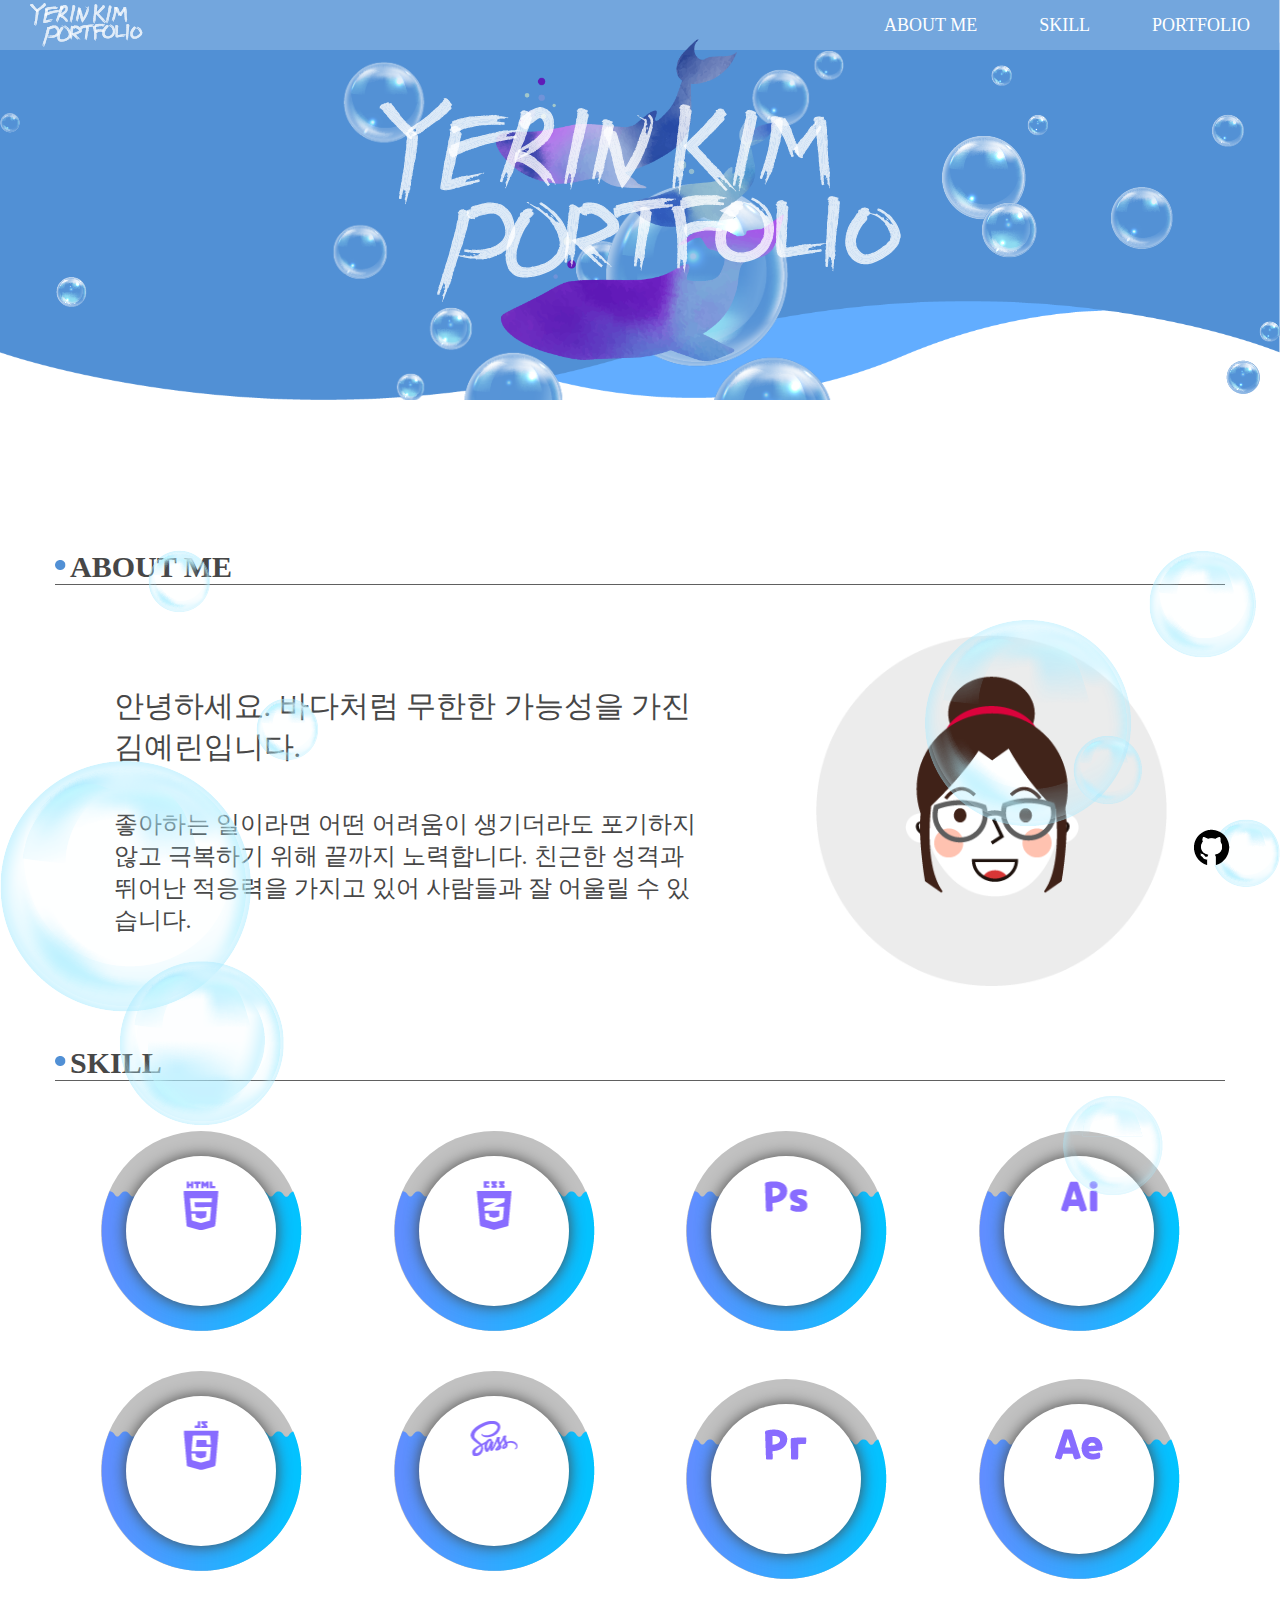
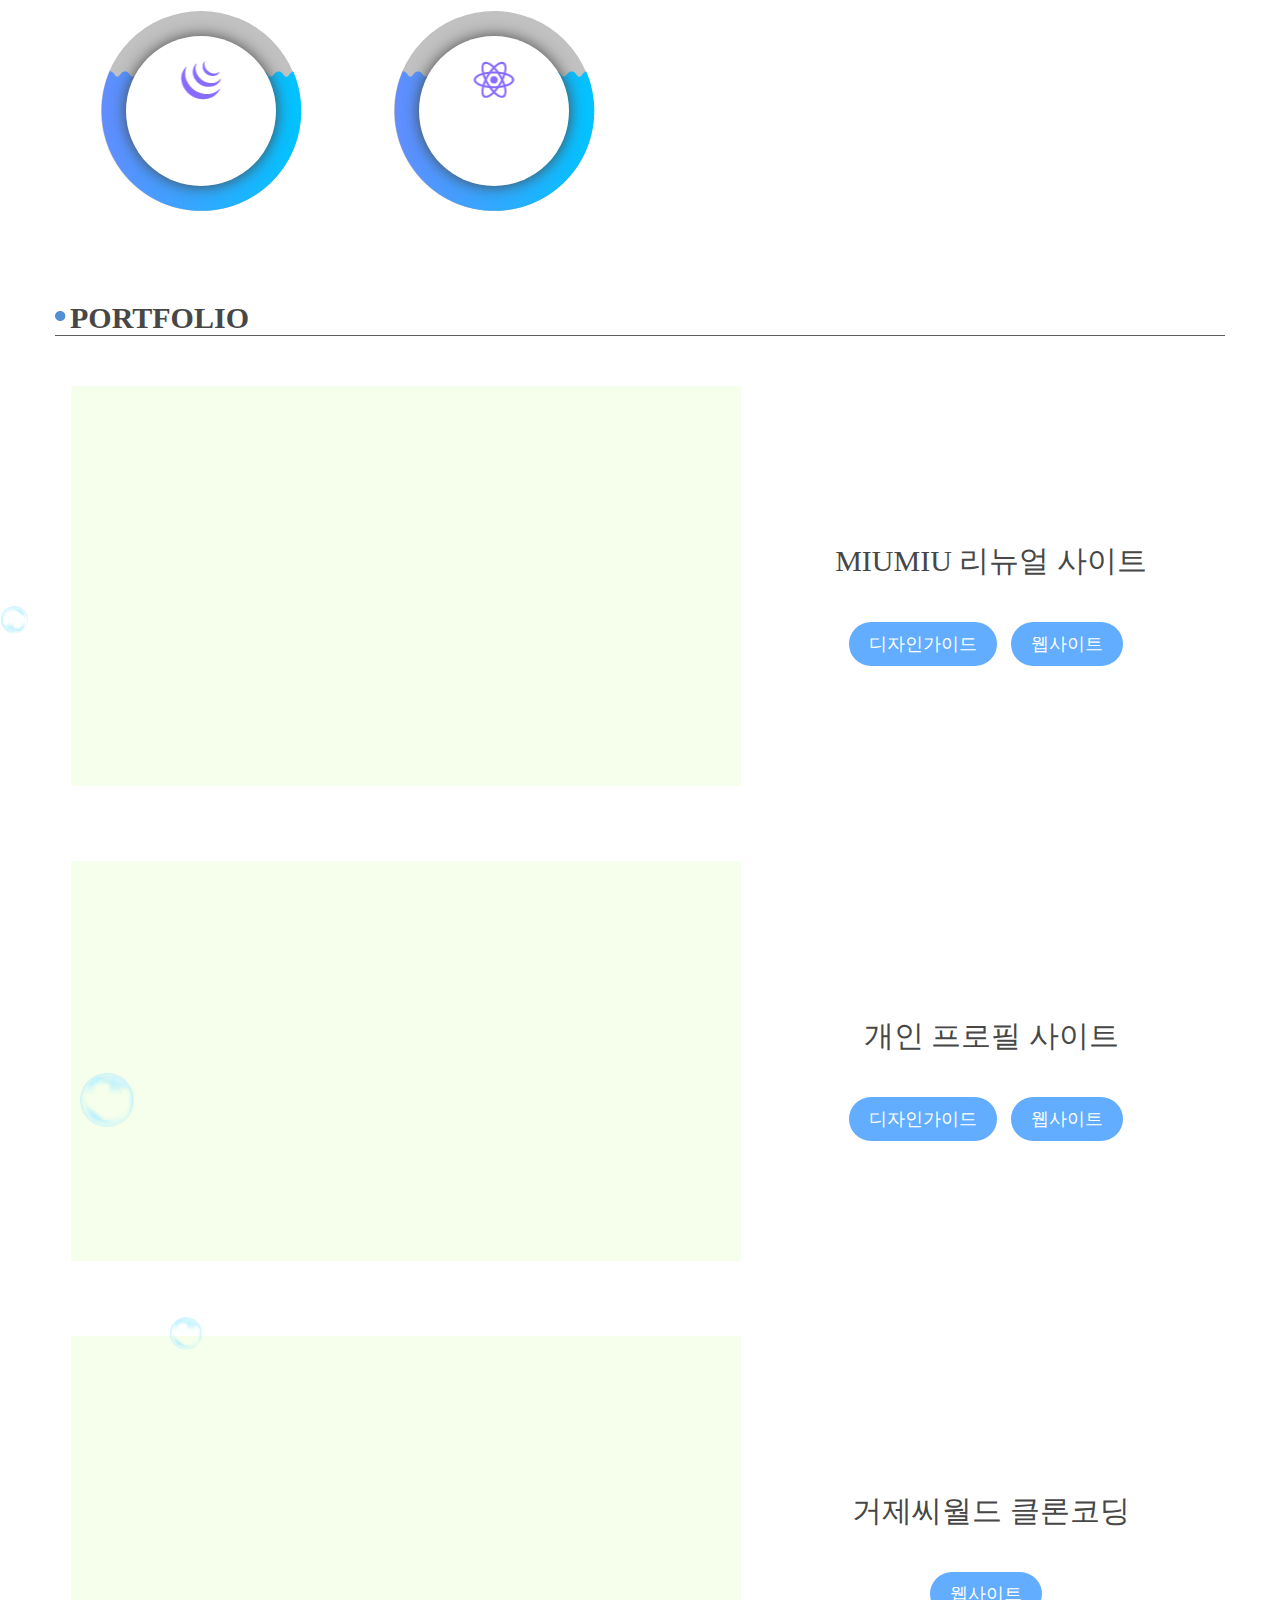
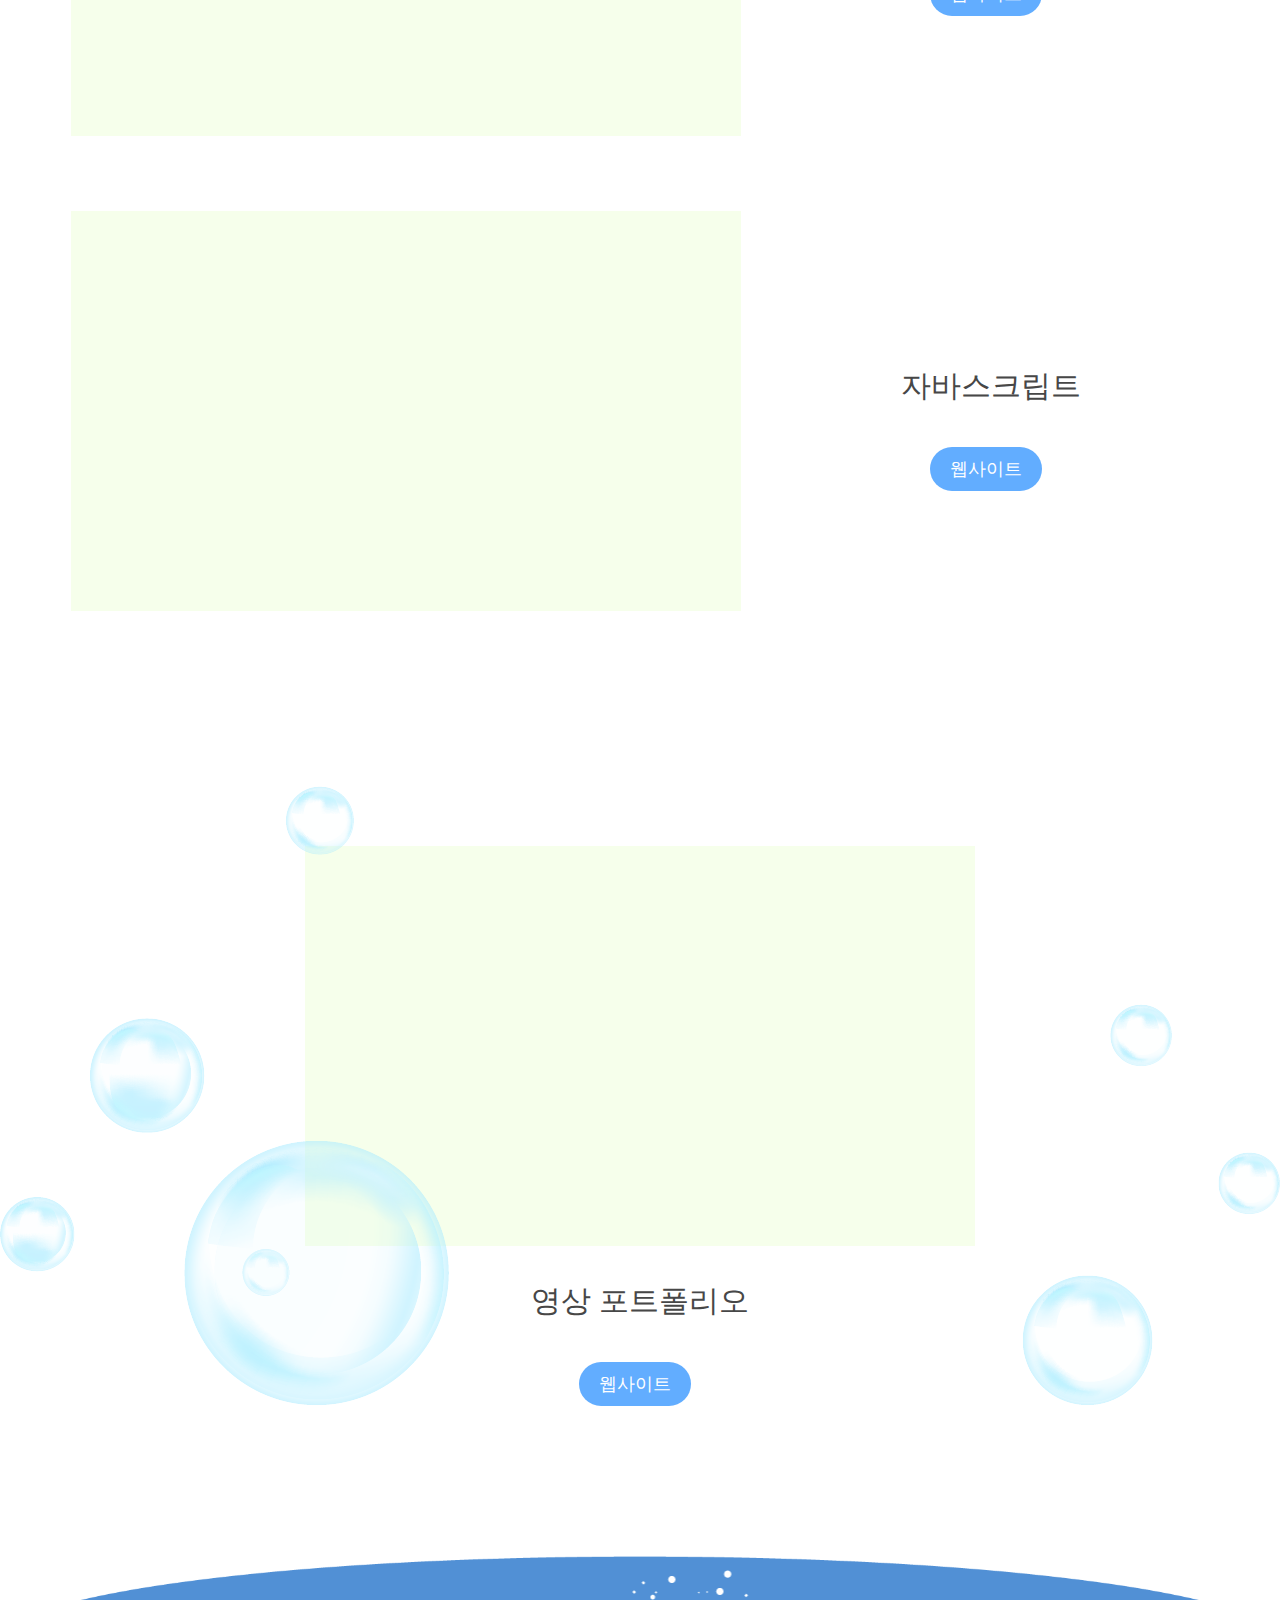
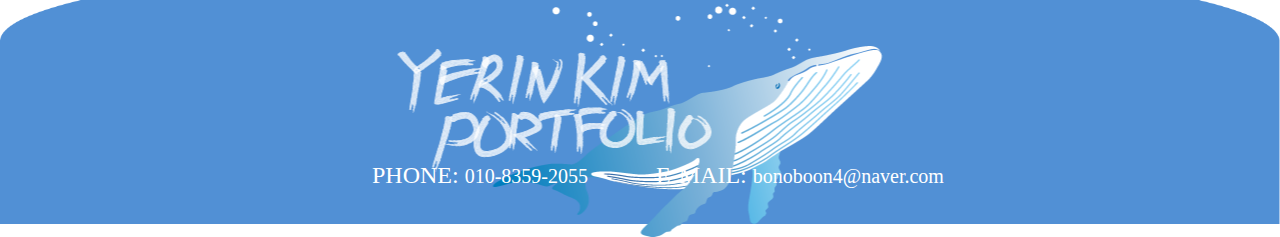
==== index.html @ d40539a9 "작업중" ====
<!DOCTYPE html>
<html lang="ko">
<head>
    <meta charset="UTF-8">
    <meta http-equiv="X-UA-Compatible" content="IE=edge">
    <meta name="viewport" content="width=device-width, initial-scale=1.0">
    <link rel="stylesheet" href="./css/index.css">
    <title>YERIN KIM PORTFOLIO</title>
</head>
<body>
    <header>
        <div class="header-img">
            <img src="./images/header_img.png" alt="header">
        </div>
        <div class="header-img-pc">
            <img src="./images/header_img_pc.png" alt="header_img_pc">
        </div>
        <div class="header-flex-box">
            <div class="logo">
                <a href=""><img src="./images/logo.png" alt="logo"></a>
            </div>
            <div class="git">
                <a href=""><img src="./images/git.png" alt="git"></a>
            </div>
            <div class="git-pc">
                <a href=""><img src="./images/git_pc.png" alt="git_pc"></a>
            </div>
            <div class="mobile-menu">
                <span></span>
                <span></span>
                <span></span>
            </div>
            <nav>
                <ul class="gnb">
                    <li><a href="">ABOUT ME</a></li>
                    <li><a href="">SKILL</a></li>
                    <li><a href="">PORTFOLIO</a></li>
                </ul>
            </nav>
        </div>
        <div class="bubble-mobile">
            <img src="./images/bubble_mobile.png" alt="bubble_mobile">
        </div>
        <div class="bubble1">
            <img src="./images/bubble1.png" alt="bubble1">
        </div>
        <div class="bubble2">
            <img src="./images/bubble2.png" alt="bubble2">
        </div>
        <div class="bubble3">
            <img src="./images/bubble3.png" alt="bubble3">
        </div>
        <div class="whale">
            <img src="./images/whale.png" alt="whale">
        </div>
        <div class="logo-big">
            <a href=""><img src="./images/logo_big.png" alt="logo_big"></a>
        </div>
        <div class="logo-big-pc">
            <a href=""><img src="./images/logo_big_pc.png" alt="logo_big_pc"></a>
        </div>
    </header>

    <main>
        <div class="grid">
            <section class="about-me">
                <h2>ABOUT ME</h2>
                <div class="me-flex-box">
                    <div class="me-des">
                        <h3>안녕하세요. 바다처럼 무한한 가능성을 가진 김예린입니다.</h3>
                        <p>
                            좋아하는 일이라면 어떤 어려움이 생기더라도
                            포기하지 않고 극복하기 위해 끝까지 노력합니다.
                            친근한 성격과 뛰어난 적응력을 가지고 있어
                            사람들과 잘 어울릴 수 있습니다.
                        </p>
                    </div>
                    <div class="face">
                        <img src="./images/face.png" alt="face">
                    </div>
                    <div class="face-pc">
                        <img src="./images/face_pc.png" alt="face_pc">
                    </div>
                </div>
            </section>
            <section class="skill">
                <h2>SKILL</h2>
                <div class="skill-flex-box">
                    <div class="web">
                        <div class="html">
                            <span class="outer-circle"></span>
                            <img src="./images/wave.png" alt="wave" class="wave">
                            <span class="inner-circle"></span>
                            <img src="./images/html.png" alt="html" class="icon">
                        </div>
                        <div class="css">
                            <span class="outer-circle"></span>
                            <img src="./images/wave.png" alt="wave" class="wave">
                            <span class="inner-circle"></span>
                            <img src="./images/css.png" alt="css" class="icon">
                        </div>
                        <div class="js">
                            <span class="outer-circle"></span>
                            <img src="./images/wave.png" alt="wave" class="wave">
                            <span class="inner-circle"></span>
                            <img src="./images/js.png" alt="js" class="icon">
                        </div>
                        <div class="sass">
                            <span class="outer-circle"></span>
                            <img src="./images/wave.png" alt="wave" class="wave">
                            <span class="inner-circle"></span>
                            <img src="./images/sass.png" alt="sass" class="icon">
                        </div>
                        <div class="jquery">
                            <span class="outer-circle"></span>
                            <img src="./images/wave.png" alt="wave" class="wave">
                            <span class="inner-circle"></span>
                            <img src="./images/jquery.png" alt="jquery" class="icon">
                        </div>
                        <div class="react">
                            <span class="outer-circle"></span>
                            <img src="./images/wave.png" alt="wave" class="wave">
                            <span class="inner-circle"></span>
                            <img src="./images/react.png" alt="react" class="icon">
                        </div>
                    </div> <!-- web -->
                    <div class="adobe">
                        <div class="ps">
                            <span class="outer-circle"></span>
                            <img src="./images/wave.png" alt="wave" class="wave">
                            <span class="inner-circle"></span>
                            <img src="./images/ps.png" alt="ps" class="icon">
                        </div>
                        <div class="ai">
                            <span class="outer-circle"></span>
                            <img src="./images/wave.png" alt="wave" class="wave">
                            <span class="inner-circle"></span>
                            <img src="./images/ai.png" alt="ai" class="icon">
                        </div>
                        <div class="pr">
                            <span class="outer-circle"></span>
                            <img src="./images/wave.png" alt="wave" class="wave">
                            <span class="inner-circle"></span>
                            <img src="./images/pr.png" alt="pr" class="icon">
                        </div>
                        <div class="ae">
                            <span class="outer-circle"></span>
                            <img src="./images/wave.png" alt="wave" class="wave">
                            <span class="inner-circle"></span>
                            <img src="./images/ae.png" alt="ae" class="icon">
                        </div>
                    </div> <!-- adobe -->
                </div> <!-- skill-flex-box -->
            </section>
            <section class="portfolio">
                <h2>PORTFOLIO</h2>
                <div class="portfolio">
                    <div class="portfolio-img">
                        <img src="" alt="">
                    </div>
                    <div class="portfolio-des">
                        <h3>MIUMIU 리뉴얼 사이트</h3>
                        <a href="">디자인가이드</a>
                        <a href="">웹사이트</a>
                    </div>
                </div>
                <div class="portfolio">
                    <div class="portfolio-img">
                        <img src="" alt="">
                    </div>
                    <div class="portfolio-des">
                        <h3>개인 프로필 사이트</h3>
                        <a href="">디자인가이드</a>
                        <a href="">웹사이트</a>
                    </div>
                </div>
                <div class="portfolio">
                    <div class="portfolio-img">
                        <img src="" alt="">
                    </div>
                    <div class="portfolio-des">
                        <h3>거제씨월드 클론코딩</h3>
                        <a href="">웹사이트</a>
                    </div>
                </div>
                <div class="portfolio">
                    <div class="portfolio-img">
                        <img src="" alt="">
                    </div>
                    <div class="portfolio-des">
                        <h3>자바스크립트</h3>
                        <a href="">웹사이트</a>
                    </div>
                </div>
            </section>
            <section class="video">
                <div class="video-img"></div>
                <div class="video-des">
                    <h3>영상 포트폴리오</h3>
                    <a href="">웹사이트</a>
                </div>
                </div>
            </section>
        </div> <!-- grid -->
        <div class="main-bubble">
            <div class="main-bubble1">
                <img src="./images/main_bubble1.png" alt="main_bubble1">
            </div>
            <div class="main-bubble2">
                <img src="./images/main_bubble2.png" alt="main_bubble2">
            </div>
            <div class="main-bubble3">
                <img src="./images/main_bubble3.png" alt="main_bubble3">
            </div>
            <div class="main-bubble4">
                <img src="./images/main_bubble4.png" alt="main_bubble4">
            </div>
            <div class="main-bubble5">
                <img src="./images/main_bubble5.png" alt="main_bubble5">
            </div>
        </div>
    </main>

    <footer>
        <div class="footer-img">
            <img src="./images/footer_img.png" alt="footer_img">
        </div>
        <div class="footer-img-pc">
            <img src="./images/footer_img_pc.png" alt="footer_img_pc">
        </div>
        <div class="footer-logo">
            <a href=""><img src="./images/footer_logo.png" alt="footer_logo"></a>
        </div>
        <div class="footer-logo-pc">
            <a href=""><img src="./images/footer_logo_pc.png" alt=""></a>
        </div>
        <div class="phone-mail">
            <div class="phone">
                <p>PHONE: <span>010-8359-2055</span></p>
            </div>
            <div class="mail">
                <p>E-MAIL: <span>bonoboon4@naver.com</span></p>
            </div>
        </div>
    </footer>
</body>
</html>
---- css/index.css ----
* {
  margin: 0;
  padding: 0;
  -webkit-box-sizing: border-box;
          box-sizing: border-box;
}

body {
  color: #474747;
  font: 16px 'KNPSKkomi-Regular00';
}

ol,
ul {
  list-style: none;
}

a {
  display: block;
  text-decoration: none;
  font-size: 18px;
}

img {
  display: block;
}

h2 {
  font-size: 30px;
}

h3 {
  font-size: 30px;
}

p {
  font-size: 20px;
}

span {
  display: block;
}

header,
nav,
main,
aside,
article,
section,
footer {
  display: block;
}

@font-face {
  font-family: 'KNPSKkomi-Regular00';
  src: url("https://cdn.jsdelivr.net/gh/projectnoonnu/noonfonts_2201-2@1.0/KNPSKkomi-Regular00.woff") format("woff");
  font-weight: normal;
  font-style: normal;
}

.grid {
  position: relative;
  width: 100%;
  max-width: 1200px;
  margin: 0 auto;
  padding: 0 15px;
}

header {
  position: relative;
  width: 100%;
  overflow: hidden;
  margin-bottom: 100px;
}

@media screen and (min-width: 1024px) {
  header {
    margin-bottom: 150px;
  }
}

header img {
  width: 100%;
}

@media screen and (min-width: 1024px) {
  header div.header-img {
    display: none;
  }
}

header div.header-img-pc {
  display: none;
}

@media screen and (min-width: 1024px) {
  header div.header-img-pc {
    display: block;
  }
}

header div.header-flex-box {
  display: -webkit-box;
  display: -ms-flexbox;
  display: flex;
  -webkit-box-pack: justify;
      -ms-flex-pack: justify;
          justify-content: space-between;
  position: absolute;
  top: 0;
  left: 0;
  width: 100%;
  height: 50px;
  padding: 0 15px;
  line-height: 50px;
  background-color: rgba(255, 255, 255, 0.2);
}

@media screen and (min-width: 1024px) {
  header div.header-flex-box {
    padding: 0 30px;
  }
}

header div.header-flex-box div.logo {
  display: none;
  width: 65%;
  padding-top: 3px;
}

@media screen and (min-width: 1024px) {
  header div.header-flex-box div.logo {
    display: block;
  }
}

header div.header-flex-box div.logo img {
  width: auto;
}

header div.header-flex-box div.git {
  padding-top: 8px;
}

@media screen and (min-width: 1024px) {
  header div.header-flex-box div.git {
    display: none;
  }
}

header div.header-flex-box div.git-pc {
  display: none;
}

@media screen and (min-width: 1024px) {
  header div.header-flex-box div.git-pc {
    display: block;
    position: fixed;
    right: 50px;
    bottom: 35px;
    z-index: 100;
  }
}

header div.header-flex-box div.mobile-menu {
  padding-top: 15px;
}

@media screen and (min-width: 1024px) {
  header div.header-flex-box div.mobile-menu {
    display: none;
  }
}

header div.header-flex-box div.mobile-menu span {
  width: 25px;
  height: 2px;
  background-color: #ffffff;
}

header div.header-flex-box div.mobile-menu span:nth-child(2) {
  margin: 7px 0;
}

header div.header-flex-box nav {
  display: none;
  width: 30%;
}

@media screen and (min-width: 1024px) {
  header div.header-flex-box nav {
    display: block;
  }
}

header div.header-flex-box nav ul.gnb {
  width: 100%;
  display: -webkit-box;
  display: -ms-flexbox;
  display: flex;
  -webkit-box-pack: justify;
      -ms-flex-pack: justify;
          justify-content: space-between;
}

header div.header-flex-box nav ul.gnb li a {
  font-size: 18px;
  color: white;
}

header div.bubble-mobile {
  position: absolute;
  top: 50px;
  left: 50%;
  width: 100%;
  -webkit-transform: translate(-50%);
          transform: translate(-50%);
}

@media screen and (min-width: 1024px) {
  header div.bubble-mobile {
    display: none;
  }
}

header div.bubble1 {
  display: none;
  position: absolute;
  top: 50px;
  left: 0;
}

@media screen and (min-width: 1024px) {
  header div.bubble1 {
    display: block;
  }
}

header div.bubble2 {
  display: none;
  position: absolute;
  top: 50px;
  left: 50%;
  -webkit-transform: translateX(-50%);
          transform: translateX(-50%);
}

@media screen and (min-width: 1024px) {
  header div.bubble2 {
    display: block;
  }
}

header div.bubble3 {
  display: none;
  position: absolute;
  top: 50px;
  right: 0;
}

@media screen and (min-width: 1024px) {
  header div.bubble3 {
    display: block;
  }
}

header div.whale {
  position: absolute;
  top: 50%;
  left: 50%;
  width: 65%;
  -webkit-transform: translate(-50%, -50%);
          transform: translate(-50%, -50%);
}

@media screen and (min-width: 1024px) {
  header div.whale {
    width: 50%;
  }
}

header div.whale img {
  margin: 0 auto;
}

@media screen and (min-width: 1024px) {
  header div.whale img {
    width: 45%;
  }
}

header div.logo-big {
  position: absolute;
  top: 50%;
  left: 50%;
  width: 90%;
  -webkit-transform: translate(-50%, -50%);
          transform: translate(-50%, -50%);
}

@media screen and (min-width: 1024px) {
  header div.logo-big {
    display: none;
  }
}

header div.logo-big-pc {
  display: none;
  position: absolute;
  top: 50%;
  left: 50%;
  -webkit-transform: translate(-50%, -50%);
          transform: translate(-50%, -50%);
}

@media screen and (min-width: 1024px) {
  header div.logo-big-pc {
    display: block;
  }
}

main {
  position: relative;
  margin-bottom: 100px;
}

@media screen and (min-width: 1024px) {
  main {
    margin-bottom: 150px;
  }
}

main section h2 {
  padding-left: 15px;
  margin-bottom: 50px;
  border-bottom: 1px solid #606060;
  background: url(../images/title_back.png) no-repeat 0 10px;
}

main section h3 {
  font-weight: 500;
  margin-bottom: 40px;
}

main section p {
  font-size: 24px;
}

main section.about-me {
  margin-bottom: 60px;
}

main section.about-me div.me-flex-box {
  width: 100%;
  display: -webkit-box;
  display: -ms-flexbox;
  display: flex;
  -ms-flex-pack: distribute;
      justify-content: space-around;
  -webkit-box-align: center;
      -ms-flex-align: center;
          align-items: center;
}

main section.about-me div.me-flex-box div.me-des {
  width: 60%;
}

@media screen and (min-width: 1024px) {
  main section.about-me div.me-flex-box div.me-des {
    width: 50%;
  }
}

main section.about-me div.me-flex-box div.face {
  width: 40%;
}

@media screen and (min-width: 1024px) {
  main section.about-me div.me-flex-box div.face {
    display: none;
  }
}

main section.about-me div.me-flex-box div.face-pc {
  display: none;
  width: 30%;
}

@media screen and (min-width: 1024px) {
  main section.about-me div.me-flex-box div.face-pc {
    display: block;
  }
}

main section.about-me div.me-flex-box div.face-pc img {
  width: 100%;
}

main section.skill {
  margin-bottom: 150px;
}

@media screen and (min-width: 1024px) {
  main section.skill {
    margin-bottom: 50px;
  }
}

main section.skill div.skill-flex-box {
  display: -webkit-box;
  display: -ms-flexbox;
  display: flex;
  -ms-flex-pack: distribute;
      justify-content: space-around;
  -webkit-box-orient: vertical;
  -webkit-box-direction: reverse;
      -ms-flex-direction: column-reverse;
          flex-direction: column-reverse;
  width: 100%;
}

@media screen and (min-width: 1024px) {
  main section.skill div.skill-flex-box {
    -webkit-box-orient: horizontal;
    -webkit-box-direction: normal;
        -ms-flex-direction: row;
            flex-direction: row;
  }
}

main section.skill div.skill-flex-box div.web {
  display: -webkit-box;
  display: -ms-flexbox;
  display: flex;
  -ms-flex-wrap: wrap;
      flex-wrap: wrap;
  -ms-flex-pack: distribute;
      justify-content: space-around;
  width: 100%;
}

@media screen and (min-width: 1024px) {
  main section.skill div.skill-flex-box div.web {
    width: 50%;
  }
}

main section.skill div.skill-flex-box div.web div {
  position: relative;
  width: 200px;
  height: 200px;
  margin-bottom: 40px;
}

main section.skill div.skill-flex-box div.web div span.outer-circle {
  width: 200px;
  height: 200px;
  border-radius: 50%;
  background-color: #c1c1c1;
}

main section.skill div.skill-flex-box div.web div img.wave {
  position: absolute;
  bottom: 0;
}

main section.skill div.skill-flex-box div.web div span.inner-circle {
  position: absolute;
  top: 50%;
  left: 50%;
  -webkit-transform: translate(-50%, -50%);
          transform: translate(-50%, -50%);
  width: 150px;
  height: 150px;
  border-radius: 50%;
  -webkit-box-shadow: 0 0 15px;
          box-shadow: 0 0 15px;
  background-color: white;
}

main section.skill div.skill-flex-box div.web div img.icon {
  position: absolute;
  top: 50px;
  left: 50%;
  -webkit-transform: translateX(-50%);
          transform: translateX(-50%);
}

main section.skill div.adobe {
  display: -webkit-box;
  display: -ms-flexbox;
  display: flex;
  -ms-flex-wrap: wrap;
      flex-wrap: wrap;
  -ms-flex-pack: distribute;
      justify-content: space-around;
  width: 100%;
}

@media screen and (min-width: 1024px) {
  main section.skill div.adobe {
    width: 50%;
  }
}

main section.skill div.adobe div {
  position: relative;
  width: 200px;
  height: 200px;
  margin-bottom: 40px;
}

@media screen and (min-width: 1024px) {
  main section.skill div.adobe div:nth-child(3), main section.skill div.adobe div:last-child {
    margin-top: -225px;
  }
}

main section.skill div.adobe div span.outer-circle {
  width: 200px;
  height: 200px;
  border-radius: 50%;
  background-color: #c1c1c1;
}

main section.skill div.adobe div img.wave {
  position: absolute;
  bottom: 0;
}

main section.skill div.adobe div span.inner-circle {
  position: absolute;
  top: 50%;
  left: 50%;
  -webkit-transform: translate(-50%, -50%);
          transform: translate(-50%, -50%);
  width: 150px;
  height: 150px;
  border-radius: 50%;
  -webkit-box-shadow: 0 0 15px;
          box-shadow: 0 0 15px;
  background-color: white;
}

main section.skill div.adobe div img.icon {
  position: absolute;
  top: 50px;
  left: 50%;
  -webkit-transform: translateX(-50%);
          transform: translateX(-50%);
}

@media screen and (min-width: 1024px) {
  main section.portfolio {
    margin-bottom: 200px;
  }
}

main section.portfolio a {
  display: inline-block;
  margin-right: 10px;
  padding: 10px 20px;
  border-radius: 50px;
  color: white;
  background-color: #62adff;
}

main section.portfolio a:hover {
  font-weight: 600;
  color: #62adff;
  background-color: #f2f2f2;
}

main section.portfolio div.portfolio {
  width: 100%;
  margin-bottom: 40px;
}

@media screen and (min-width: 1024px) {
  main section.portfolio div.portfolio {
    display: -webkit-box;
    display: -ms-flexbox;
    display: flex;
    -webkit-box-pack: justify;
        -ms-flex-pack: justify;
            justify-content: space-between;
    -webkit-box-align: center;
        -ms-flex-align: center;
            align-items: center;
  }
}

main section.portfolio div.portfolio div.portfolio-img {
  width: 570px;
  height: 250px;
  margin: 0 auto 35px;
  background-color: #f6ffeb;
}

@media screen and (min-width: 1024px) {
  main section.portfolio div.portfolio div.portfolio-img {
    width: 670px;
    height: 400px;
  }
}

main section.portfolio div.portfolio div.portfolio-des {
  text-align: center;
}

@media screen and (min-width: 1024px) {
  main section.portfolio div.portfolio div.portfolio-des {
    width: 40%;
  }
}

main section.video {
  width: 100%;
  text-align: center;
}

main section.video a {
  display: inline-block;
  margin-right: 10px;
  padding: 10px 20px;
  border-radius: 50px;
  color: white;
  background-color: #62adff;
}

main section.video a:hover {
  font-weight: 600;
  color: #62adff;
  background-color: #f4f4f4;
}

main section.video div.video-img {
  width: 570px;
  height: 250px;
  margin: 0 auto 35px;
  background-color: #f6ffeb;
}

@media screen and (min-width: 1024px) {
  main section.video div.video-img {
    width: 670px;
    height: 400px;
  }
}

main div.main-bubble {
  display: none;
}

@media screen and (min-width: 1024px) {
  main div.main-bubble {
    display: block;
  }
}

main div.main-bubble div.main-bubble1 {
  position: absolute;
  top: 0;
  left: 0;
}

main div.main-bubble div.main-bubble2 {
  position: absolute;
  top: 50%;
  left: 0;
  -webkit-transform: translateY(-50%);
          transform: translateY(-50%);
}

main div.main-bubble div.main-bubble3 {
  position: absolute;
  bottom: 0;
  left: 0;
}

main div.main-bubble div.main-bubble4 {
  position: absolute;
  top: 0;
  right: 0;
}

main div.main-bubble div.main-bubble5 {
  position: absolute;
  bottom: 0;
  right: 0;
}

footer {
  position: relative;
  margin: 0 auto;
}

footer img {
  width: 100%;
}

@media screen and (min-width: 1024px) {
  footer div.footer-img {
    display: none;
  }
}

footer div.footer-img-pc {
  display: none;
}

@media screen and (min-width: 1024px) {
  footer div.footer-img-pc {
    display: block;
  }
}

footer div.footer-logo {
  position: absolute;
  top: 5%;
  left: 50%;
  -webkit-transform: translateX(-50%);
          transform: translateX(-50%);
}

@media screen and (min-width: 1024px) {
  footer div.footer-logo {
    display: none;
  }
}

footer div.footer-logo-pc {
  display: none;
  position: absolute;
  top: 5%;
  left: 50%;
  -webkit-transform: translateX(-50%);
          transform: translateX(-50%);
}

@media screen and (min-width: 1024px) {
  footer div.footer-logo-pc {
    display: block;
  }
}

footer div.phone-mail {
  display: -webkit-box;
  display: -ms-flexbox;
  display: flex;
  -ms-flex-pack: distribute;
      justify-content: space-around;
  position: absolute;
  left: 50%;
  bottom: 35px;
  width: 100%;
  text-align: center;
  -webkit-transform: translateX(-50%);
          transform: translateX(-50%);
}

@media screen and (min-width: 1024px) {
  footer div.phone-mail {
    width: 50%;
  }
}

@media screen and (min-width: 1024px) {
  footer div.phone-mail div {
    width: 50%;
  }
}

footer div.phone-mail div p {
  color: white;
}

@media screen and (min-width: 1024px) {
  footer div.phone-mail div p {
    font-size: 24px;
  }
}

footer div.phone-mail div p span {
  display: inline-block;
  font-size: 16px;
}

@media screen and (min-width: 1024px) {
  footer div.phone-mail div p span {
    font-size: 20px;
  }
}
/*# sourceMappingURL=index.css.map */
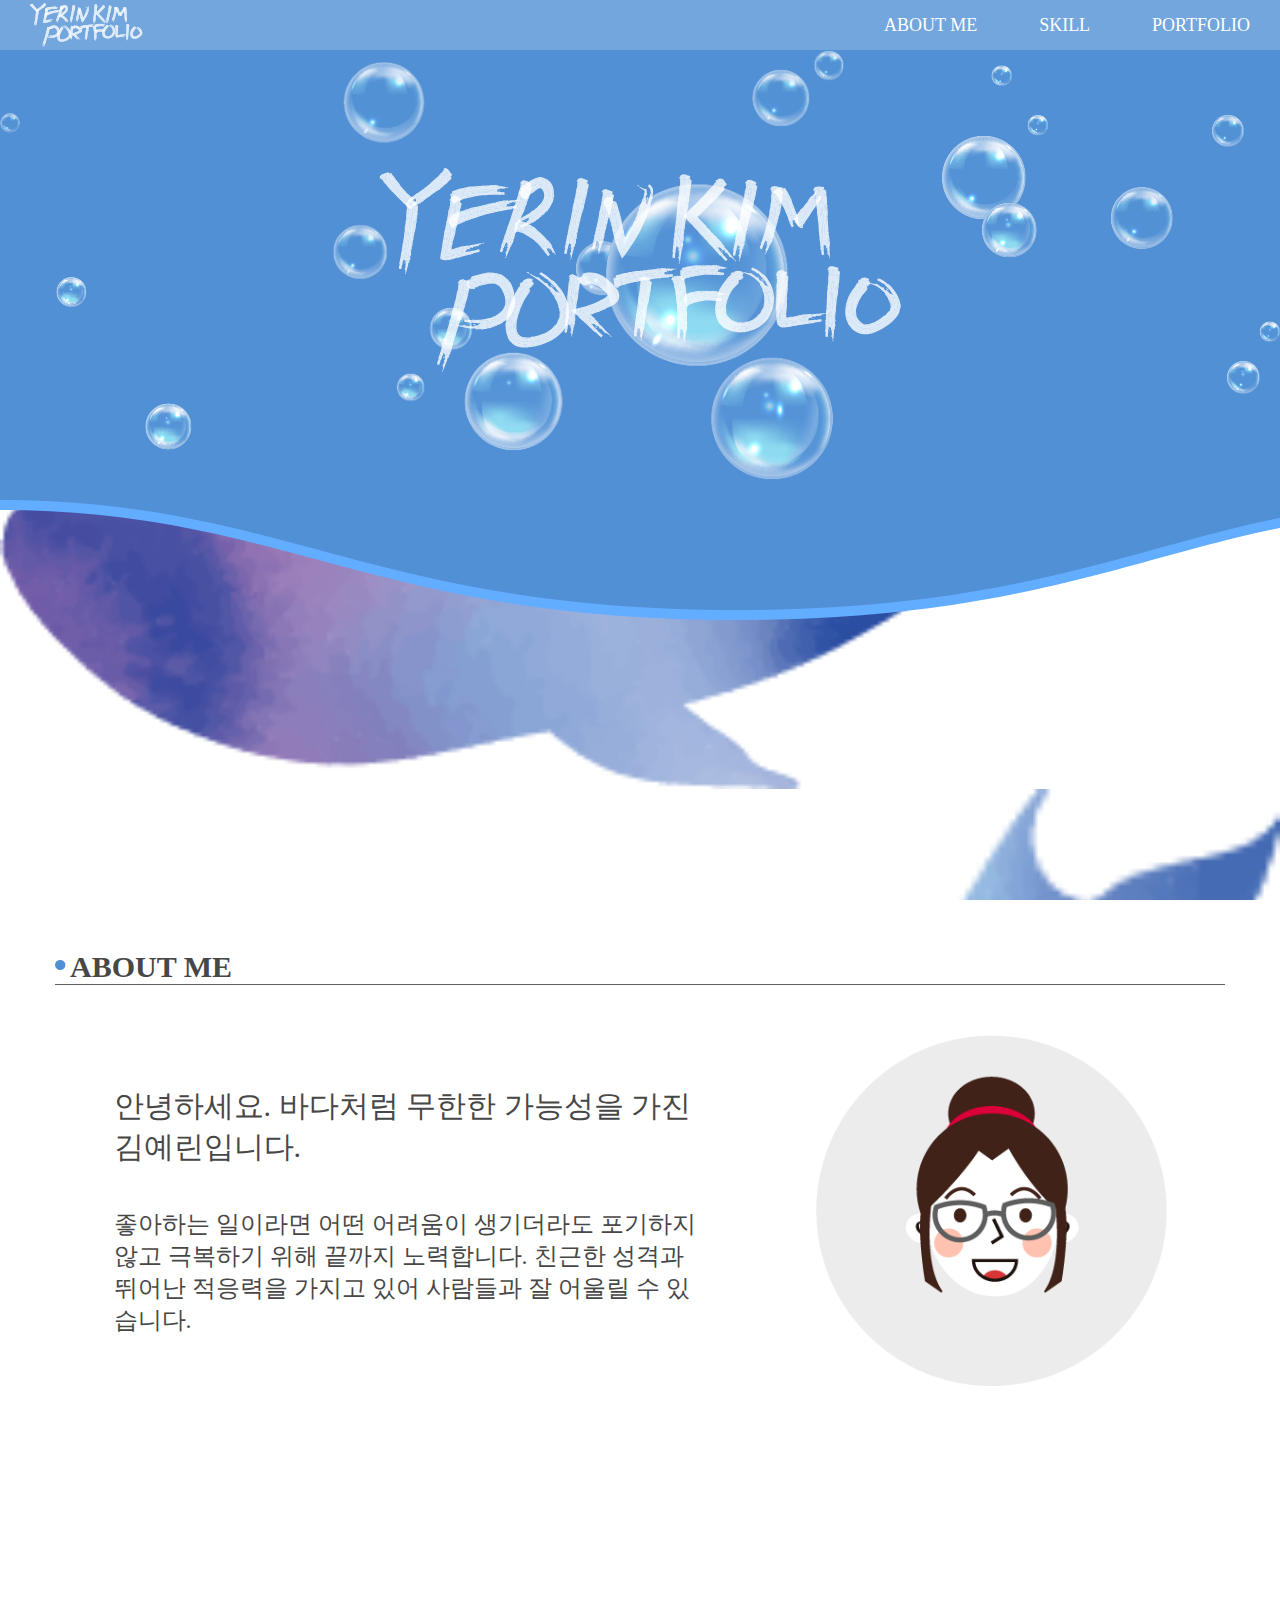
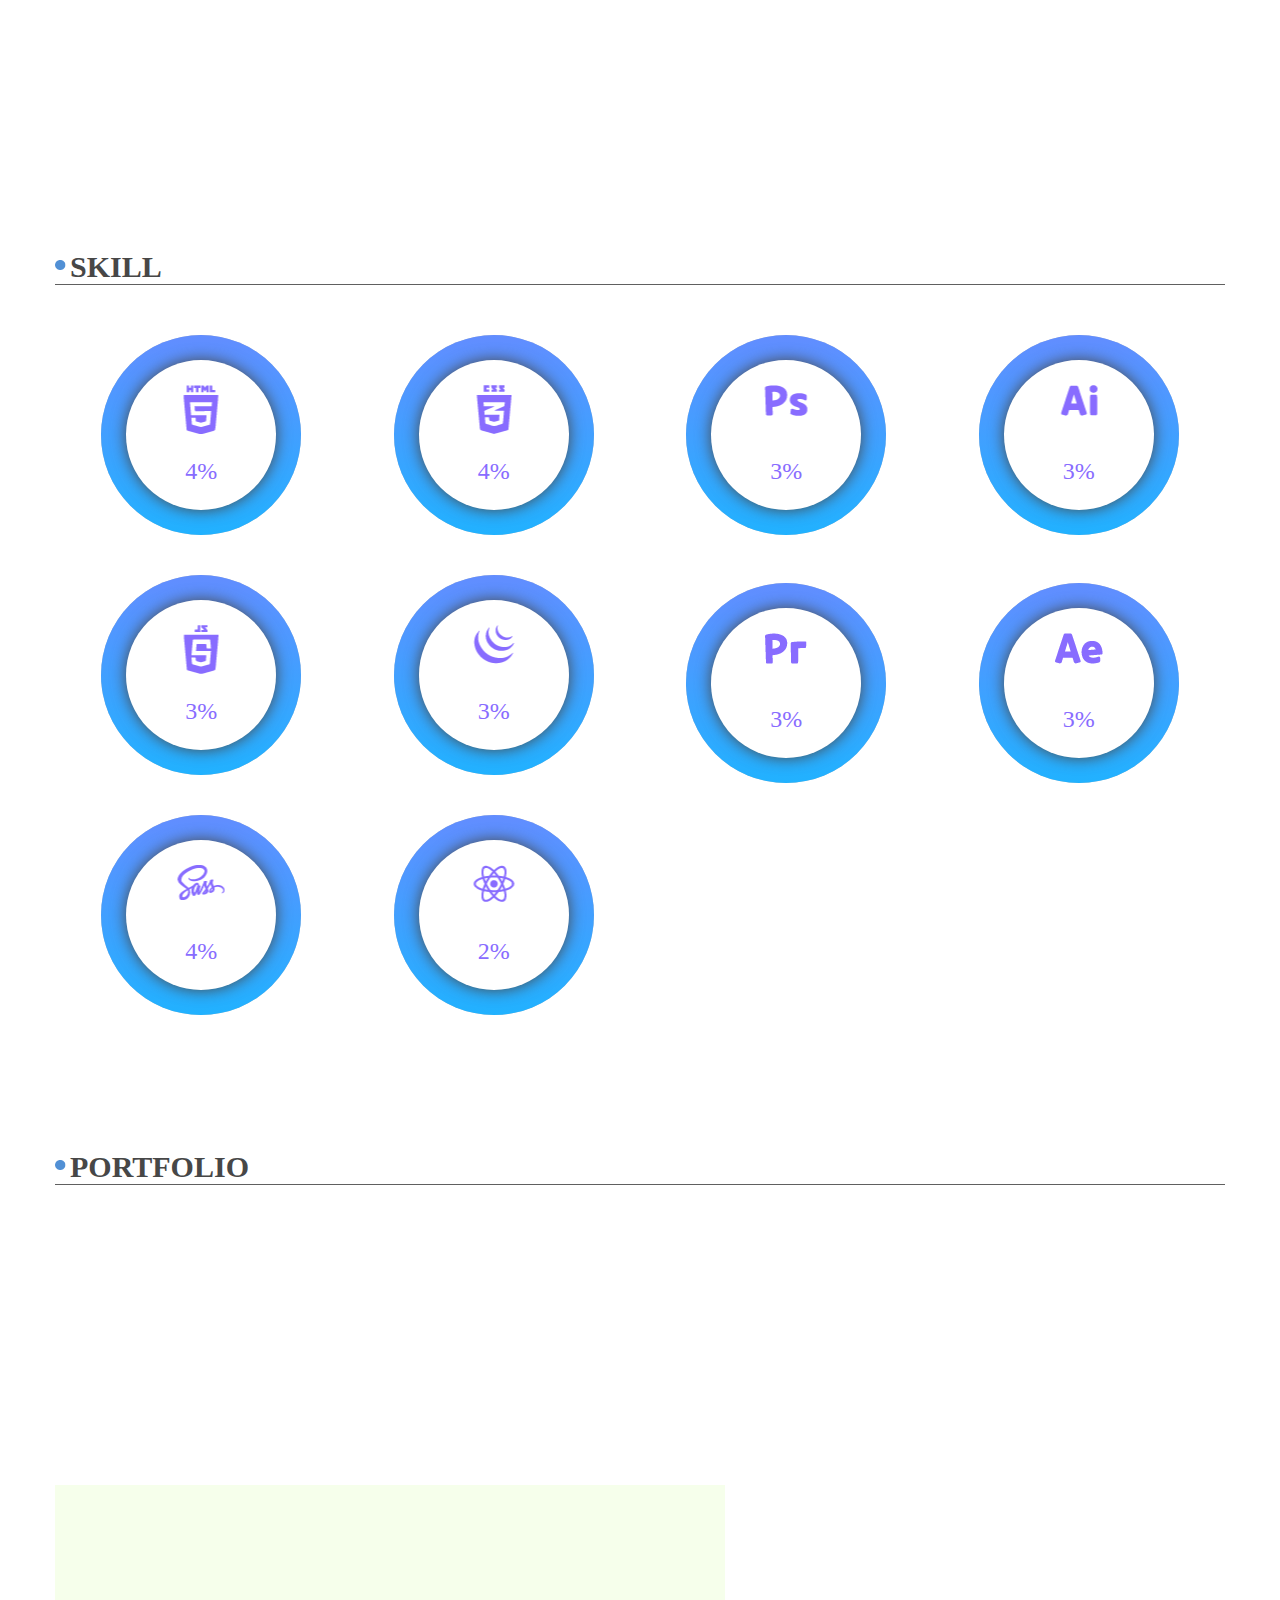
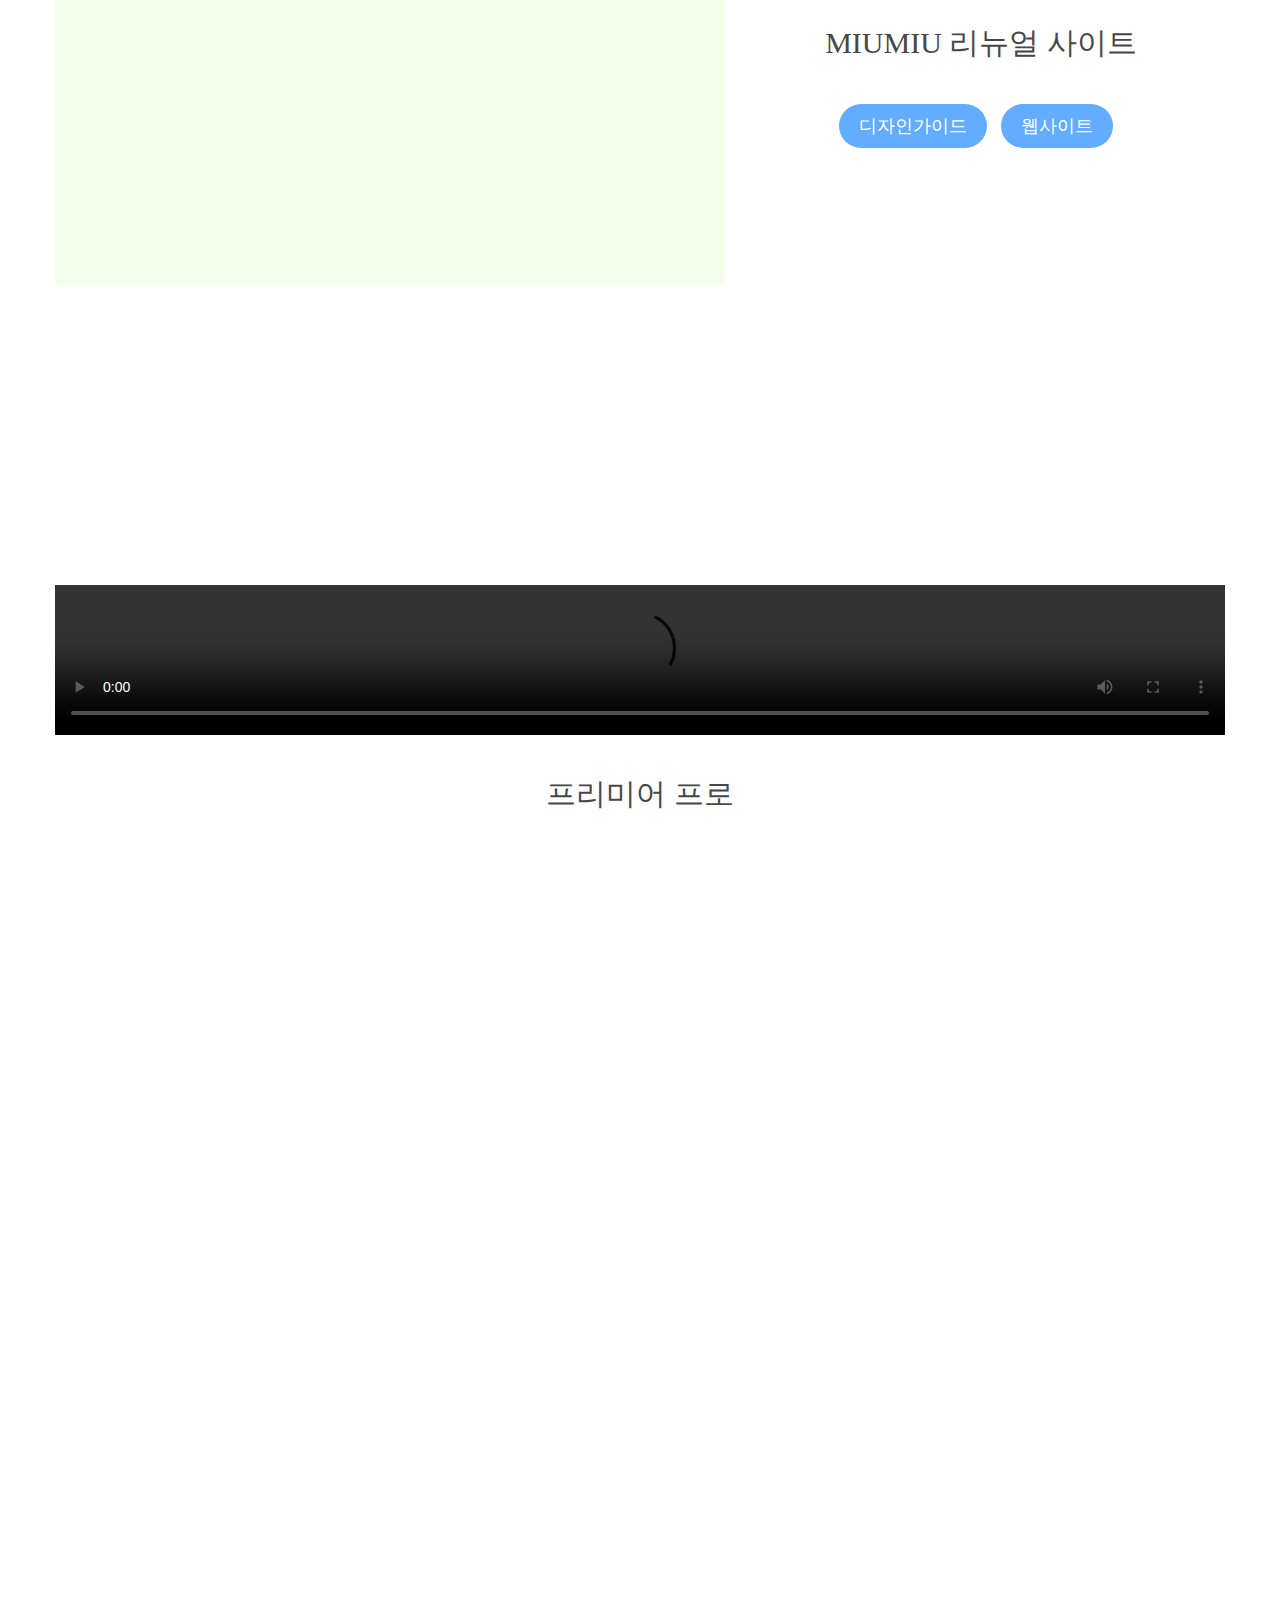
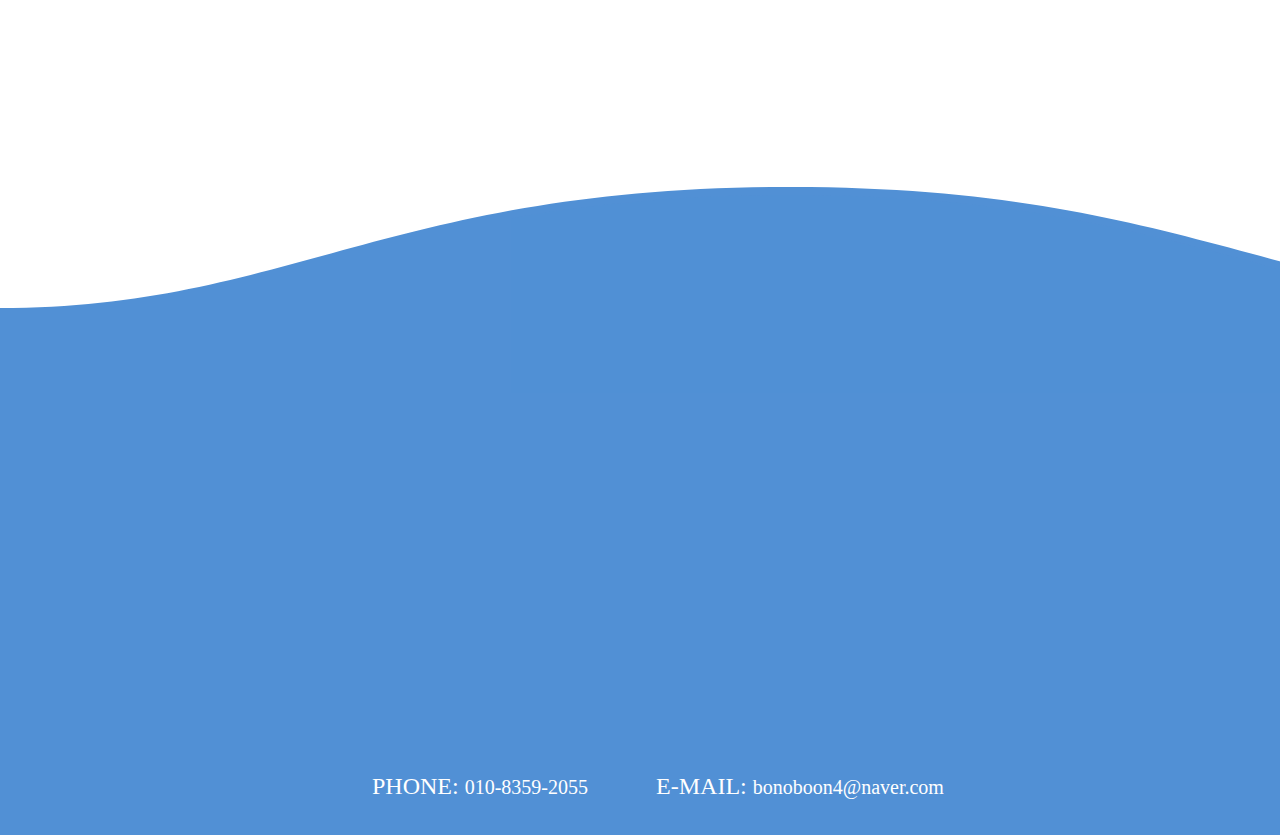
==== commit 8ac037cc: "js 시작" ====
--- a/index.html
+++ b/index.html
@@ -6,14 +6,14 @@
     <meta name="viewport" content="width=device-width, initial-scale=1.0">
     <link rel="stylesheet" href="./css/index.css">
     <title>YERIN KIM PORTFOLIO</title>
+    <script src="./js/jquery.js"></script>
+    <script src="./js/index.js"></script>
 </head>
 <body>
     <header>
-        <div class="header-img">
-            <img src="./images/header_img.png" alt="header">
-        </div>
-        <div class="header-img-pc">
-            <img src="./images/header_img_pc.png" alt="header_img_pc">
+        <div class="ocean">
+            <div class="wave1"></div>
+            <div class="wave2"></div>
         </div>
         <div class="header-flex-box">
             <div class="logo">
@@ -22,7 +22,7 @@
             <div class="git">
                 <a href=""><img src="./images/git.png" alt="git"></a>
             </div>
-            <div class="git-pc">
+            <div id="git-pc">
                 <a href=""><img src="./images/git_pc.png" alt="git_pc"></a>
             </div>
             <div class="mobile-menu">
@@ -31,10 +31,10 @@
                 <span></span>
             </div>
             <nav>
-                <ul class="gnb">
-                    <li><a href="">ABOUT ME</a></li>
-                    <li><a href="">SKILL</a></li>
-                    <li><a href="">PORTFOLIO</a></li>
+                <ul id="gnb">
+                    <li><a href="#about-me">ABOUT ME</a></li>
+                    <li><a href="#skill">SKILL</a></li>
+                    <li><a href="#portfolio">PORTFOLIO</a></li>
                 </ul>
             </nav>
         </div>
@@ -50,8 +50,11 @@
         <div class="bubble3">
             <img src="./images/bubble3.png" alt="bubble3">
         </div>
-        <div class="whale">
-            <img src="./images/whale.png" alt="whale">
+        <div class="whale1">
+            <img src="./images/whale1.png" alt="whale1">
+        </div>
+        <div class="whale2">
+            <img src="./images/whale2.png" alt="whale2">
         </div>
         <div class="logo-big">
             <a href=""><img src="./images/logo_big.png" alt="logo_big"></a>
@@ -63,7 +66,7 @@
 
     <main>
         <div class="grid">
-            <section class="about-me">
+            <section id="about-me">
                 <h2>ABOUT ME</h2>
                 <div class="me-flex-box">
                     <div class="me-des">
@@ -83,157 +86,141 @@
                     </div>
                 </div>
             </section>
-            <section class="skill">
+
+            <section id="skill">
                 <h2>SKILL</h2>
                 <div class="skill-flex-box">
                     <div class="web">
                         <div class="html">
                             <span class="outer-circle"></span>
-                            <img src="./images/wave.png" alt="wave" class="wave">
+                            <!-- <img src="./images/wave.png" alt="wave" class="wave"> -->
                             <span class="inner-circle"></span>
                             <img src="./images/html.png" alt="html" class="icon">
+                            <p class="count">90</p>
                         </div>
                         <div class="css">
                             <span class="outer-circle"></span>
-                            <img src="./images/wave.png" alt="wave" class="wave">
                             <span class="inner-circle"></span>
                             <img src="./images/css.png" alt="css" class="icon">
+                            <p class="count">90</p>
                         </div>
                         <div class="js">
                             <span class="outer-circle"></span>
-                            <img src="./images/wave.png" alt="wave" class="wave">
                             <span class="inner-circle"></span>
                             <img src="./images/js.png" alt="js" class="icon">
+                            <p class="count">70</p>
+                        </div>
+                        <div class="jquery">
+                            <span class="outer-circle"></span>
+                            <span class="inner-circle"></span>
+                            <img src="./images/jquery.png" alt="jquery" class="icon">
+                            <p class="count">70</p>
                         </div>
                         <div class="sass">
                             <span class="outer-circle"></span>
-                            <img src="./images/wave.png" alt="wave" class="wave">
                             <span class="inner-circle"></span>
                             <img src="./images/sass.png" alt="sass" class="icon">
-                        </div>
-                        <div class="jquery">
-                            <span class="outer-circle"></span>
-                            <img src="./images/wave.png" alt="wave" class="wave">
-                            <span class="inner-circle"></span>
-                            <img src="./images/jquery.png" alt="jquery" class="icon">
+                            <p class="count">90</p>
                         </div>
                         <div class="react">
                             <span class="outer-circle"></span>
-                            <img src="./images/wave.png" alt="wave" class="wave">
                             <span class="inner-circle"></span>
                             <img src="./images/react.png" alt="react" class="icon">
+                            <p class="count">50</p>
                         </div>
                     </div> <!-- web -->
                     <div class="adobe">
                         <div class="ps">
                             <span class="outer-circle"></span>
-                            <img src="./images/wave.png" alt="wave" class="wave">
                             <span class="inner-circle"></span>
                             <img src="./images/ps.png" alt="ps" class="icon">
+                            <p class="count">80</p>
                         </div>
                         <div class="ai">
                             <span class="outer-circle"></span>
-                            <img src="./images/wave.png" alt="wave" class="wave">
                             <span class="inner-circle"></span>
                             <img src="./images/ai.png" alt="ai" class="icon">
+                            <p class="count">80</p>
                         </div>
                         <div class="pr">
                             <span class="outer-circle"></span>
-                            <img src="./images/wave.png" alt="wave" class="wave">
                             <span class="inner-circle"></span>
                             <img src="./images/pr.png" alt="pr" class="icon">
+                            <p class="count">80</p>
                         </div>
                         <div class="ae">
                             <span class="outer-circle"></span>
-                            <img src="./images/wave.png" alt="wave" class="wave">
                             <span class="inner-circle"></span>
                             <img src="./images/ae.png" alt="ae" class="icon">
+                            <p class="count">60</p>
                         </div>
                     </div> <!-- adobe -->
                 </div> <!-- skill-flex-box -->
             </section>
-            <section class="portfolio">
+
+            <section id="portfolio">
                 <h2>PORTFOLIO</h2>
-                <div class="portfolio">
-                    <div class="portfolio-img">
-                        <img src="" alt="">
-                    </div>
-                    <div class="portfolio-des">
-                        <h3>MIUMIU 리뉴얼 사이트</h3>
-                        <a href="">디자인가이드</a>
-                        <a href="">웹사이트</a>
+                <div class="portfolio-flex">
+                    <div class="portfolio">
+                        <div class="portfolio-img">
+                            <img src="" alt="">
+                        </div>
+                        <div class="portfolio-des">
+                            <h3>MIUMIU 리뉴얼 사이트</h3>
+                            <a href="">디자인가이드</a>
+                            <a href="">웹사이트</a>
+                        </div>
+                    </div>
+                    <div class="portfolio">
+                        <div class="portfolio-img">
+                            <img src="" alt="">
+                        </div>
+                        <div class="portfolio-des">
+                            <h3>개인 프로필 사이트</h3>
+                            <a href="">디자인가이드</a>
+                            <a href="">웹사이트</a>
+                        </div>
+                    </div>
+                    <div class="portfolio">
+                        <div class="portfolio-img">
+                            <img src="" alt="">
+                        </div>
+                        <div class="portfolio-des">
+                            <h3>거제씨월드 클론코딩</h3>
+                            <a href="">웹사이트</a>
+                        </div>
+                    </div>
+                    <div class="portfolio">
+                        <div class="portfolio-img">
+                            <img src="" alt="">
+                        </div>
+                        <div class="portfolio-des">
+                            <h3>자바스크립트</h3>
+                            <a href="">웹사이트</a>
+                        </div>
                     </div>
                 </div>
-                <div class="portfolio">
-                    <div class="portfolio-img">
-                        <img src="" alt="">
-                    </div>
-                    <div class="portfolio-des">
-                        <h3>개인 프로필 사이트</h3>
-                        <a href="">디자인가이드</a>
-                        <a href="">웹사이트</a>
-                    </div>
-                </div>
-                <div class="portfolio">
-                    <div class="portfolio-img">
-                        <img src="" alt="">
-                    </div>
-                    <div class="portfolio-des">
-                        <h3>거제씨월드 클론코딩</h3>
-                        <a href="">웹사이트</a>
-                    </div>
-                </div>
-                <div class="portfolio">
-                    <div class="portfolio-img">
-                        <img src="" alt="">
-                    </div>
-                    <div class="portfolio-des">
-                        <h3>자바스크립트</h3>
-                        <a href="">웹사이트</a>
-                    </div>
-                </div>
             </section>
             <section class="video">
-                <div class="video-img"></div>
-                <div class="video-des">
-                    <h3>영상 포트폴리오</h3>
-                    <a href="">웹사이트</a>
-                </div>
-                </div>
+                <video controls>
+                    <source src="./media/premiere.mp4">
+                </video>
+                <h3>프리미어 프로</h3>
             </section>
         </div> <!-- grid -->
-        <div class="main-bubble">
-            <div class="main-bubble1">
-                <img src="./images/main_bubble1.png" alt="main_bubble1">
-            </div>
-            <div class="main-bubble2">
-                <img src="./images/main_bubble2.png" alt="main_bubble2">
-            </div>
-            <div class="main-bubble3">
-                <img src="./images/main_bubble3.png" alt="main_bubble3">
-            </div>
-            <div class="main-bubble4">
-                <img src="./images/main_bubble4.png" alt="main_bubble4">
-            </div>
-            <div class="main-bubble5">
-                <img src="./images/main_bubble5.png" alt="main_bubble5">
-            </div>
+        <div class="bubble">
         </div>
     </main>
 
     <footer>
-        <div class="footer-img">
-            <img src="./images/footer_img.png" alt="footer_img">
-        </div>
-        <div class="footer-img-pc">
-            <img src="./images/footer_img_pc.png" alt="footer_img_pc">
-        </div>
+        <div class="ocean">
+            <div class="wave"></div>
+            <div class="wave"></div>
+          </div>
         <div class="footer-logo">
             <a href=""><img src="./images/footer_logo.png" alt="footer_logo"></a>
         </div>
-        <div class="footer-logo-pc">
-            <a href=""><img src="./images/footer_logo_pc.png" alt=""></a>
-        </div>
+        
         <div class="phone-mail">
             <div class="phone">
                 <p>PHONE: <span>010-8359-2055</span></p>
--- a/css/index.css
+++ b/css/index.css
@@ -58,6 +58,181 @@
   font-style: normal;
 }
 
+@font-face {
+  font-family: 'CookieRun-Regular';
+  src: url("https://cdn.jsdelivr.net/gh/projectnoonnu/noonfonts_2001@1.1/CookieRun-Regular.woff") format("woff");
+  font-weight: normal;
+  font-style: normal;
+}
+
+@-webkit-keyframes wave {
+  0% {
+    margin-left: 0;
+  }
+  100% {
+    margin-left: -3200px;
+  }
+}
+
+@keyframes wave {
+  0% {
+    margin-left: 0;
+  }
+  100% {
+    margin-left: -3200px;
+  }
+}
+
+@-webkit-keyframes swell {
+  0% {
+    -webkit-transform: translate3d(0, -25px, 0);
+            transform: translate3d(0, -25px, 0);
+  }
+  50% {
+    -webkit-transform: translate3d(0, 5px, 0);
+            transform: translate3d(0, 5px, 0);
+  }
+  100% {
+    -webkit-transform: translate3d(0, -25px, 0);
+            transform: translate3d(0, -25px, 0);
+  }
+}
+
+@keyframes swell {
+  0% {
+    -webkit-transform: translate3d(0, -25px, 0);
+            transform: translate3d(0, -25px, 0);
+  }
+  50% {
+    -webkit-transform: translate3d(0, 5px, 0);
+            transform: translate3d(0, 5px, 0);
+  }
+  100% {
+    -webkit-transform: translate3d(0, -25px, 0);
+            transform: translate3d(0, -25px, 0);
+  }
+}
+
+@-webkit-keyframes fill {
+  from {
+    top: 200px;
+    -webkit-transform: translate(-50%) rotate(0deg);
+            transform: translate(-50%) rotate(0deg);
+  }
+  to {
+    top: 50px;
+    -webkit-transform: translate(-50%) rotate(360deg);
+            transform: translate(-50%) rotate(360deg);
+  }
+}
+
+@keyframes fill {
+  from {
+    top: 200px;
+    -webkit-transform: translate(-50%) rotate(0deg);
+            transform: translate(-50%) rotate(0deg);
+  }
+  to {
+    top: 50px;
+    -webkit-transform: translate(-50%) rotate(360deg);
+            transform: translate(-50%) rotate(360deg);
+  }
+}
+
+@-webkit-keyframes floatUL {
+  0% {
+    -webkit-transform: translateX(30%) translateY(-30%);
+            transform: translateX(30%) translateY(-30%);
+    opacity: 0.9;
+  }
+  50% {
+    -webkit-transform: translateY(-50%) translateX(50%);
+            transform: translateY(-50%) translateX(50%);
+    opacity: 0.8;
+  }
+  70% {
+    -webkit-transform: translateX(70%) translateY(-70%);
+            transform: translateX(70%) translateY(-70%);
+    opacity: 0.5;
+  }
+  100% {
+    -webkit-transform: translateY(-80%) translateX(100%);
+            transform: translateY(-80%) translateX(100%);
+    opacity: 0.0;
+  }
+}
+
+@keyframes floatUL {
+  0% {
+    -webkit-transform: translateX(30%) translateY(-30%);
+            transform: translateX(30%) translateY(-30%);
+    opacity: 0.9;
+  }
+  50% {
+    -webkit-transform: translateY(-50%) translateX(50%);
+            transform: translateY(-50%) translateX(50%);
+    opacity: 0.8;
+  }
+  70% {
+    -webkit-transform: translateX(70%) translateY(-70%);
+            transform: translateX(70%) translateY(-70%);
+    opacity: 0.5;
+  }
+  100% {
+    -webkit-transform: translateY(-80%) translateX(100%);
+            transform: translateY(-80%) translateX(100%);
+    opacity: 0.0;
+  }
+}
+
+@-webkit-keyframes float {
+  0% {
+    -webkit-transform: translateY(30px) rotate(60deg);
+            transform: translateY(30px) rotate(60deg);
+    opacity: 1;
+  }
+  50% {
+    -webkit-transform: translateY(-60px) rotate(160deg);
+            transform: translateY(-60px) rotate(160deg);
+    opacity: 0.8;
+  }
+  70% {
+    -webkit-transform: translateY(90px) rotate(260deg);
+            transform: translateY(90px) rotate(260deg);
+    opacity: 0.7;
+  }
+  100% {
+    -webkit-transform: translateY(-120px) rotate(360deg);
+            transform: translateY(-120px) rotate(360deg);
+    opacity: 0.3;
+    visibility: hidden;
+  }
+}
+
+@keyframes float {
+  0% {
+    -webkit-transform: translateY(30px) rotate(60deg);
+            transform: translateY(30px) rotate(60deg);
+    opacity: 1;
+  }
+  50% {
+    -webkit-transform: translateY(-60px) rotate(160deg);
+            transform: translateY(-60px) rotate(160deg);
+    opacity: 0.8;
+  }
+  70% {
+    -webkit-transform: translateY(90px) rotate(260deg);
+            transform: translateY(90px) rotate(260deg);
+    opacity: 0.7;
+  }
+  100% {
+    -webkit-transform: translateY(-120px) rotate(360deg);
+            transform: translateY(-120px) rotate(360deg);
+    opacity: 0.3;
+    visibility: hidden;
+  }
+}
+
 .grid {
   position: relative;
   width: 100%;
@@ -69,34 +244,53 @@
 header {
   position: relative;
   width: 100%;
+  height: 100vh;
+  margin: 0 auto;
   overflow: hidden;
   margin-bottom: 100px;
 }
 
 @media screen and (min-width: 1024px) {
   header {
-    margin-bottom: 150px;
-  }
+    margin-bottom: 0;
+  }
+}
+
+header .ocean {
+  position: absolute;
+  width: 100%;
+  height: 50vh;
+  left: 0;
+  top: 0;
+  background: #5190d5;
+}
+
+header .ocean .wave1 {
+  background: url(../images/header_wave.svg) repeat-x;
+  position: absolute;
+  bottom: -170px;
+  width: 6400px;
+  height: 180px;
+  -webkit-animation: wave 7s cubic-bezier(0.36, 0.45, 0.63, 0.53) infinite;
+          animation: wave 7s cubic-bezier(0.36, 0.45, 0.63, 0.53) infinite;
+  -webkit-transform: translate3d(0, 0, 0);
+          transform: translate3d(0, 0, 0);
+}
+
+header .ocean .wave2 {
+  background: url(../images/header_wave2.svg) repeat-x;
+  position: absolute;
+  bottom: -160px;
+  width: 6400px;
+  height: 180px;
+  -webkit-animation: wave 7s cubic-bezier(0.36, 0.45, 0.63, 0.53) -0.125s infinite, swell 7s ease -1.25s infinite;
+          animation: wave 7s cubic-bezier(0.36, 0.45, 0.63, 0.53) -0.125s infinite, swell 7s ease -1.25s infinite;
+  -webkit-transform: translate3d(0, 0, 0);
+          transform: translate3d(0, 0, 0);
 }
 
 header img {
   width: 100%;
-}
-
-@media screen and (min-width: 1024px) {
-  header div.header-img {
-    display: none;
-  }
-}
-
-header div.header-img-pc {
-  display: none;
-}
-
-@media screen and (min-width: 1024px) {
-  header div.header-img-pc {
-    display: block;
-  }
 }
 
 header div.header-flex-box {
@@ -148,13 +342,12 @@
   }
 }
 
-header div.header-flex-box div.git-pc {
-  display: none;
-}
-
-@media screen and (min-width: 1024px) {
-  header div.header-flex-box div.git-pc {
-    display: block;
+header div.header-flex-box div#git-pc {
+  opacity: 0;
+}
+
+@media screen and (min-width: 1024px) {
+  header div.header-flex-box div#git-pc {
     position: fixed;
     right: 50px;
     bottom: 35px;
@@ -193,7 +386,7 @@
   }
 }
 
-header div.header-flex-box nav ul.gnb {
+header div.header-flex-box nav ul#gnb {
   width: 100%;
   display: -webkit-box;
   display: -ms-flexbox;
@@ -203,7 +396,7 @@
           justify-content: space-between;
 }
 
-header div.header-flex-box nav ul.gnb li a {
+header div.header-flex-box nav ul#gnb li a {
   font-size: 18px;
   color: white;
 }
@@ -266,7 +459,7 @@
 
 header div.whale {
   position: absolute;
-  top: 50%;
+  top: 30%;
   left: 50%;
   width: 65%;
   -webkit-transform: translate(-50%, -50%);
@@ -307,7 +500,7 @@
 header div.logo-big-pc {
   display: none;
   position: absolute;
-  top: 50%;
+  top: 30%;
   left: 50%;
   -webkit-transform: translate(-50%, -50%);
           transform: translate(-50%, -50%);
@@ -324,10 +517,8 @@
   margin-bottom: 100px;
 }
 
-@media screen and (min-width: 1024px) {
-  main {
-    margin-bottom: 150px;
-  }
+main section {
+  padding-top: 50px;
 }
 
 main section h2 {
@@ -338,19 +529,21 @@
 }
 
 main section h3 {
+  margin-bottom: 40px;
   font-weight: 500;
-  margin-bottom: 40px;
 }
 
 main section p {
   font-size: 24px;
 }
 
-main section.about-me {
-  margin-bottom: 60px;
-}
-
-main section.about-me div.me-flex-box {
+@media screen and (min-width: 1024px) {
+  main section#about-me {
+    height: 100vh;
+  }
+}
+
+main section#about-me div.me-flex-box {
   width: 100%;
   display: -webkit-box;
   display: -ms-flexbox;
@@ -362,52 +555,59 @@
           align-items: center;
 }
 
-main section.about-me div.me-flex-box div.me-des {
+main section#about-me div.me-flex-box div.me-des {
   width: 60%;
 }
 
 @media screen and (min-width: 1024px) {
-  main section.about-me div.me-flex-box div.me-des {
+  main section#about-me div.me-flex-box div.me-des {
     width: 50%;
   }
 }
 
-main section.about-me div.me-flex-box div.face {
+main section#about-me div.me-flex-box div.face {
   width: 40%;
 }
 
 @media screen and (min-width: 1024px) {
-  main section.about-me div.me-flex-box div.face {
+  main section#about-me div.me-flex-box div.face {
     display: none;
   }
 }
 
-main section.about-me div.me-flex-box div.face-pc {
+main section#about-me div.me-flex-box div.face-pc {
   display: none;
   width: 30%;
 }
 
 @media screen and (min-width: 1024px) {
-  main section.about-me div.me-flex-box div.face-pc {
+  main section#about-me div.me-flex-box div.face-pc {
     display: block;
   }
 }
 
-main section.about-me div.me-flex-box div.face-pc img {
-  width: 100%;
-}
-
-main section.skill {
-  margin-bottom: 150px;
-}
-
-@media screen and (min-width: 1024px) {
-  main section.skill {
-    margin-bottom: 50px;
-  }
-}
-
-main section.skill div.skill-flex-box {
+main section#about-me div.me-flex-box div.face-pc img {
+  width: 100%;
+}
+
+@media screen and (min-width: 1024px) {
+  main section#skill {
+    height: 100vh;
+  }
+}
+
+main section#skill p {
+  position: absolute;
+  left: 50%;
+  bottom: 50px;
+  -webkit-transform: translateX(-50%);
+          transform: translateX(-50%);
+  font-family: 'CookieRun-Regular';
+  font-size: 24px;
+  color: #886cff;
+}
+
+main section#skill div.skill-flex-box {
   display: -webkit-box;
   display: -ms-flexbox;
   display: flex;
@@ -421,7 +621,7 @@
 }
 
 @media screen and (min-width: 1024px) {
-  main section.skill div.skill-flex-box {
+  main section#skill div.skill-flex-box {
     -webkit-box-orient: horizontal;
     -webkit-box-direction: normal;
         -ms-flex-direction: row;
@@ -429,7 +629,7 @@
   }
 }
 
-main section.skill div.skill-flex-box div.web {
+main section#skill div.skill-flex-box div.web {
   display: -webkit-box;
   display: -ms-flexbox;
   display: flex;
@@ -441,31 +641,45 @@
 }
 
 @media screen and (min-width: 1024px) {
-  main section.skill div.skill-flex-box div.web {
+  main section#skill div.skill-flex-box div.web {
     width: 50%;
   }
 }
 
-main section.skill div.skill-flex-box div.web div {
+main section#skill div.skill-flex-box div.web div {
   position: relative;
   width: 200px;
   height: 200px;
   margin-bottom: 40px;
 }
 
-main section.skill div.skill-flex-box div.web div span.outer-circle {
+main section#skill div.skill-flex-box div.web div span.outer-circle {
+  position: relative;
   width: 200px;
   height: 200px;
+  overflow: hidden;
   border-radius: 50%;
   background-color: #c1c1c1;
 }
 
-main section.skill div.skill-flex-box div.web div img.wave {
-  position: absolute;
-  bottom: 0;
-}
-
-main section.skill div.skill-flex-box div.web div span.inner-circle {
+main section#skill div.skill-flex-box div.web div span.outer-circle::before {
+  content: "";
+  position: absolute;
+  width: 300px;
+  height: 300px;
+  background: -webkit-gradient(linear, left top, left bottom, from(#628dff), to(#00c4ff));
+  background: linear-gradient(#628dff, #00c4ff);
+  left: 50%;
+  -webkit-transform: translateX(-50%);
+          transform: translateX(-50%);
+  border-radius: 20%;
+  -webkit-animation: fill 10s ease-in-out infinite;
+          animation: fill 10s ease-in-out infinite;
+  -webkit-animation-delay: 0s;
+          animation-delay: 0s;
+}
+
+main section#skill div.skill-flex-box div.web div span.inner-circle {
   position: absolute;
   top: 50%;
   left: 50%;
@@ -479,7 +693,7 @@
   background-color: white;
 }
 
-main section.skill div.skill-flex-box div.web div img.icon {
+main section#skill div.skill-flex-box div.web div img.icon {
   position: absolute;
   top: 50px;
   left: 50%;
@@ -487,7 +701,7 @@
           transform: translateX(-50%);
 }
 
-main section.skill div.adobe {
+main section#skill div.adobe {
   display: -webkit-box;
   display: -ms-flexbox;
   display: flex;
@@ -499,12 +713,12 @@
 }
 
 @media screen and (min-width: 1024px) {
-  main section.skill div.adobe {
+  main section#skill div.adobe {
     width: 50%;
   }
 }
 
-main section.skill div.adobe div {
+main section#skill div.adobe div {
   position: relative;
   width: 200px;
   height: 200px;
@@ -512,24 +726,38 @@
 }
 
 @media screen and (min-width: 1024px) {
-  main section.skill div.adobe div:nth-child(3), main section.skill div.adobe div:last-child {
+  main section#skill div.adobe div:nth-child(3), main section#skill div.adobe div:last-child {
     margin-top: -225px;
   }
 }
 
-main section.skill div.adobe div span.outer-circle {
+main section#skill div.adobe div span.outer-circle {
+  position: relative;
   width: 200px;
   height: 200px;
+  overflow: hidden;
   border-radius: 50%;
   background-color: #c1c1c1;
 }
 
-main section.skill div.adobe div img.wave {
-  position: absolute;
-  bottom: 0;
-}
-
-main section.skill div.adobe div span.inner-circle {
+main section#skill div.adobe div span.outer-circle::before {
+  content: "";
+  position: absolute;
+  width: 300px;
+  height: 300px;
+  background: -webkit-gradient(linear, left top, left bottom, from(#628dff), to(#00c4ff));
+  background: linear-gradient(#628dff, #00c4ff);
+  left: 50%;
+  -webkit-transform: translateX(-50%);
+          transform: translateX(-50%);
+  border-radius: 20%;
+  -webkit-animation: fill 10s ease-in-out infinite;
+          animation: fill 10s ease-in-out infinite;
+  -webkit-animation-delay: 0s;
+          animation-delay: 0s;
+}
+
+main section#skill div.adobe div span.inner-circle {
   position: absolute;
   top: 50%;
   left: 50%;
@@ -543,7 +771,7 @@
   background-color: white;
 }
 
-main section.skill div.adobe div img.icon {
+main section#skill div.adobe div img.icon {
   position: absolute;
   top: 50px;
   left: 50%;
@@ -551,13 +779,7 @@
           transform: translateX(-50%);
 }
 
-@media screen and (min-width: 1024px) {
-  main section.portfolio {
-    margin-bottom: 200px;
-  }
-}
-
-main section.portfolio a {
+main section#portfolio a {
   display: inline-block;
   margin-right: 10px;
   padding: 10px 20px;
@@ -566,51 +788,60 @@
   background-color: #62adff;
 }
 
-main section.portfolio a:hover {
+main section#portfolio a:hover {
   font-weight: 600;
   color: #62adff;
   background-color: #f2f2f2;
 }
 
-main section.portfolio div.portfolio {
-  width: 100%;
-  margin-bottom: 40px;
-}
-
-@media screen and (min-width: 1024px) {
-  main section.portfolio div.portfolio {
+@media screen and (min-width: 1024px) {
+  main section#portfolio div.portfolio-flex {
     display: -webkit-box;
     display: -ms-flexbox;
     display: flex;
-    -webkit-box-pack: justify;
-        -ms-flex-pack: justify;
-            justify-content: space-between;
+    overflow-x: hidden;
+  }
+}
+
+main section#portfolio div.portfolio-flex div.portfolio {
+  display: -webkit-box;
+  display: -ms-flexbox;
+  display: flex;
+  width: 100%;
+  margin-bottom: 40px;
+}
+
+@media screen and (min-width: 1024px) {
+  main section#portfolio div.portfolio-flex div.portfolio {
+    min-width: 100vw;
+    min-height: 100vh;
     -webkit-box-align: center;
         -ms-flex-align: center;
             align-items: center;
-  }
-}
-
-main section.portfolio div.portfolio div.portfolio-img {
-  width: 570px;
+    margin-bottom: 0;
+  }
+}
+
+main section#portfolio div.portfolio-flex div.portfolio div.portfolio-img {
   height: 250px;
   margin: 0 auto 35px;
   background-color: #f6ffeb;
 }
 
 @media screen and (min-width: 1024px) {
-  main section.portfolio div.portfolio div.portfolio-img {
+  main section#portfolio div.portfolio-flex div.portfolio div.portfolio-img {
     width: 670px;
     height: 400px;
-  }
-}
-
-main section.portfolio div.portfolio div.portfolio-des {
+    margin: 0;
+  }
+}
+
+main section#portfolio div.portfolio-flex div.portfolio div.portfolio-des {
   text-align: center;
 }
 
 @media screen and (min-width: 1024px) {
-  main section.portfolio div.portfolio div.portfolio-des {
+  main section#portfolio div.portfolio-flex div.portfolio div.portfolio-des {
     width: 40%;
   }
 }
@@ -620,105 +851,127 @@
   text-align: center;
 }
 
-main section.video a {
-  display: inline-block;
-  margin-right: 10px;
-  padding: 10px 20px;
-  border-radius: 50px;
-  color: white;
-  background-color: #62adff;
-}
-
-main section.video a:hover {
-  font-weight: 600;
-  color: #62adff;
-  background-color: #f4f4f4;
-}
-
-main section.video div.video-img {
-  width: 570px;
-  height: 250px;
+@media screen and (min-width: 1024px) {
+  main section.video {
+    height: 100vh;
+  }
+}
+
+main section.video video {
+  width: 100%;
   margin: 0 auto 35px;
   background-color: #f6ffeb;
 }
 
-@media screen and (min-width: 1024px) {
-  main section.video div.video-img {
-    width: 670px;
-    height: 400px;
-  }
-}
-
-main div.main-bubble {
+main div.bubble {
+  position: relative;
   display: none;
 }
 
 @media screen and (min-width: 1024px) {
-  main div.main-bubble {
+  main div.bubble {
     display: block;
   }
 }
 
-main div.main-bubble div.main-bubble1 {
-  position: absolute;
-  top: 0;
-  left: 0;
-}
-
-main div.main-bubble div.main-bubble2 {
-  position: absolute;
-  top: 50%;
-  left: 0;
-  -webkit-transform: translateY(-50%);
-          transform: translateY(-50%);
-}
-
-main div.main-bubble div.main-bubble3 {
-  position: absolute;
-  bottom: 0;
-  left: 0;
-}
-
-main div.main-bubble div.main-bubble4 {
-  position: absolute;
-  top: 0;
-  right: 0;
-}
-
-main div.main-bubble div.main-bubble5 {
-  position: absolute;
-  bottom: 0;
-  right: 0;
+main div.bubble span {
+  position: absolute;
+  width: 50px;
+  height: 50px;
+  border-radius: 50%;
+  pointer-events: none;
+  -webkit-box-shadow: 0 -3px 5px #fff inset,+ 0 -10px 25px #ddf1e4 inset,+ 0 2px 2px #ddf1e4 inset,+ 2px 0 5px #fff inset,+ -2px 0 5px #fff inset,+ 0 5px 25px #fff inset;
+          box-shadow: 0 -3px 5px #fff inset,+ 0 -10px 25px #ddf1e4 inset,+ 0 2px 2px #ddf1e4 inset,+ 2px 0 5px #fff inset,+ -2px 0 5px #fff inset,+ 0 5px 25px #fff inset;
+  -webkit-animation: animate 5s linear infinite;
+          animation: animate 5s linear infinite;
+}
+
+@-webkit-keyframes animate {
+  0% {
+    -webkit-transform: translate(-50, -50%);
+            transform: translate(-50, -50%);
+    opacity: 1;
+  }
+  0% {
+    -webkit-transform: translate(-50, -1000%);
+            transform: translate(-50, -1000%);
+    opacity: 1;
+  }
+}
+
+@keyframes animate {
+  0% {
+    -webkit-transform: translate(-50, -50%);
+            transform: translate(-50, -50%);
+    opacity: 1;
+  }
+  0% {
+    -webkit-transform: translate(-50, -1000%);
+            transform: translate(-50, -1000%);
+    opacity: 1;
+  }
 }
 
 footer {
   position: relative;
+  width: 100%;
+  height: 100vh;
   margin: 0 auto;
+  overflow: hidden;
+  background-color: #fff;
+}
+
+footer .ocean {
+  position: absolute;
+  width: 100%;
+  height: 20vh;
+  left: 0;
+  bottom: 0;
+  background: #5190d5;
+}
+
+@media screen and (min-width: 1024px) {
+  footer .ocean {
+    height: 50vh;
+  }
+}
+
+footer .ocean .wave {
+  background: url(../images/footer_wave.svg) repeat-x;
+  position: absolute;
+  top: -198px;
+  width: 6400px;
+  height: 198px;
+  -webkit-animation: wave 7s cubic-bezier(0.36, 0.45, 0.63, 0.53) infinite;
+          animation: wave 7s cubic-bezier(0.36, 0.45, 0.63, 0.53) infinite;
+  -webkit-transform: translate3d(0, 0, 0);
+          transform: translate3d(0, 0, 0);
+}
+
+footer .ocean .wave:nth-of-type(2) {
+  top: -190px;
+  -webkit-animation: wave 7s cubic-bezier(0.36, 0.45, 0.63, 0.53) -0.125s infinite, swell 7s ease -1.25s infinite;
+          animation: wave 7s cubic-bezier(0.36, 0.45, 0.63, 0.53) -0.125s infinite, swell 7s ease -1.25s infinite;
+  opacity: 0.5;
 }
 
 footer img {
   width: 100%;
 }
 
-@media screen and (min-width: 1024px) {
-  footer div.footer-img {
-    display: none;
-  }
-}
-
-footer div.footer-img-pc {
-  display: none;
-}
-
-@media screen and (min-width: 1024px) {
-  footer div.footer-img-pc {
-    display: block;
-  }
-}
-
 footer div.footer-logo {
   position: absolute;
-  top: 5%;
+  bottom: 15%;
   left: 50%;
   -webkit-transform: translateX(-50%);
           transform: translateX(-50%);
@@ -727,21 +980,6 @@
 @media screen and (min-width: 1024px) {
   footer div.footer-logo {
     display: none;
-  }
-}
-
-footer div.footer-logo-pc {
-  display: none;
-  position: absolute;
-  top: 5%;
-  left: 50%;
-  -webkit-transform: translateX(-50%);
-          transform: translateX(-50%);
-}
-
-@media screen and (min-width: 1024px) {
-  footer div.footer-logo-pc {
-    display: block;
   }
 }
 
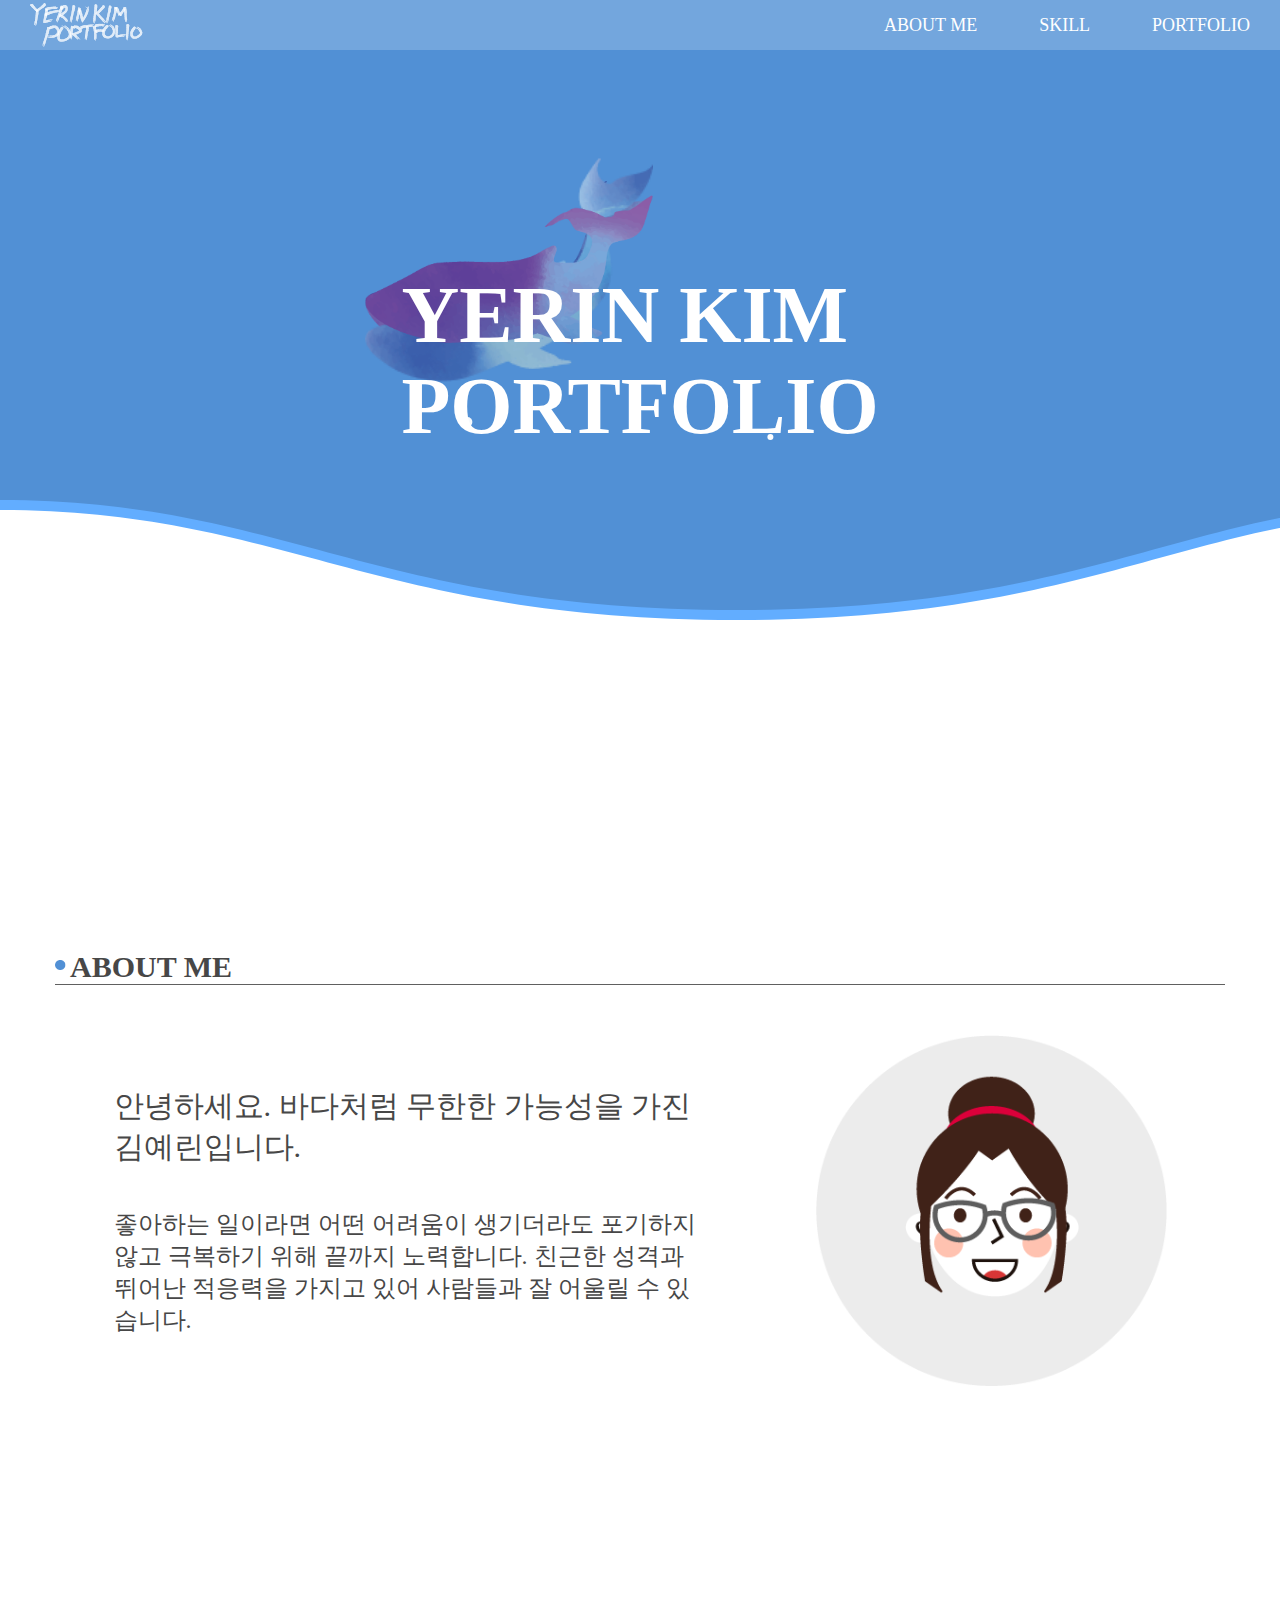
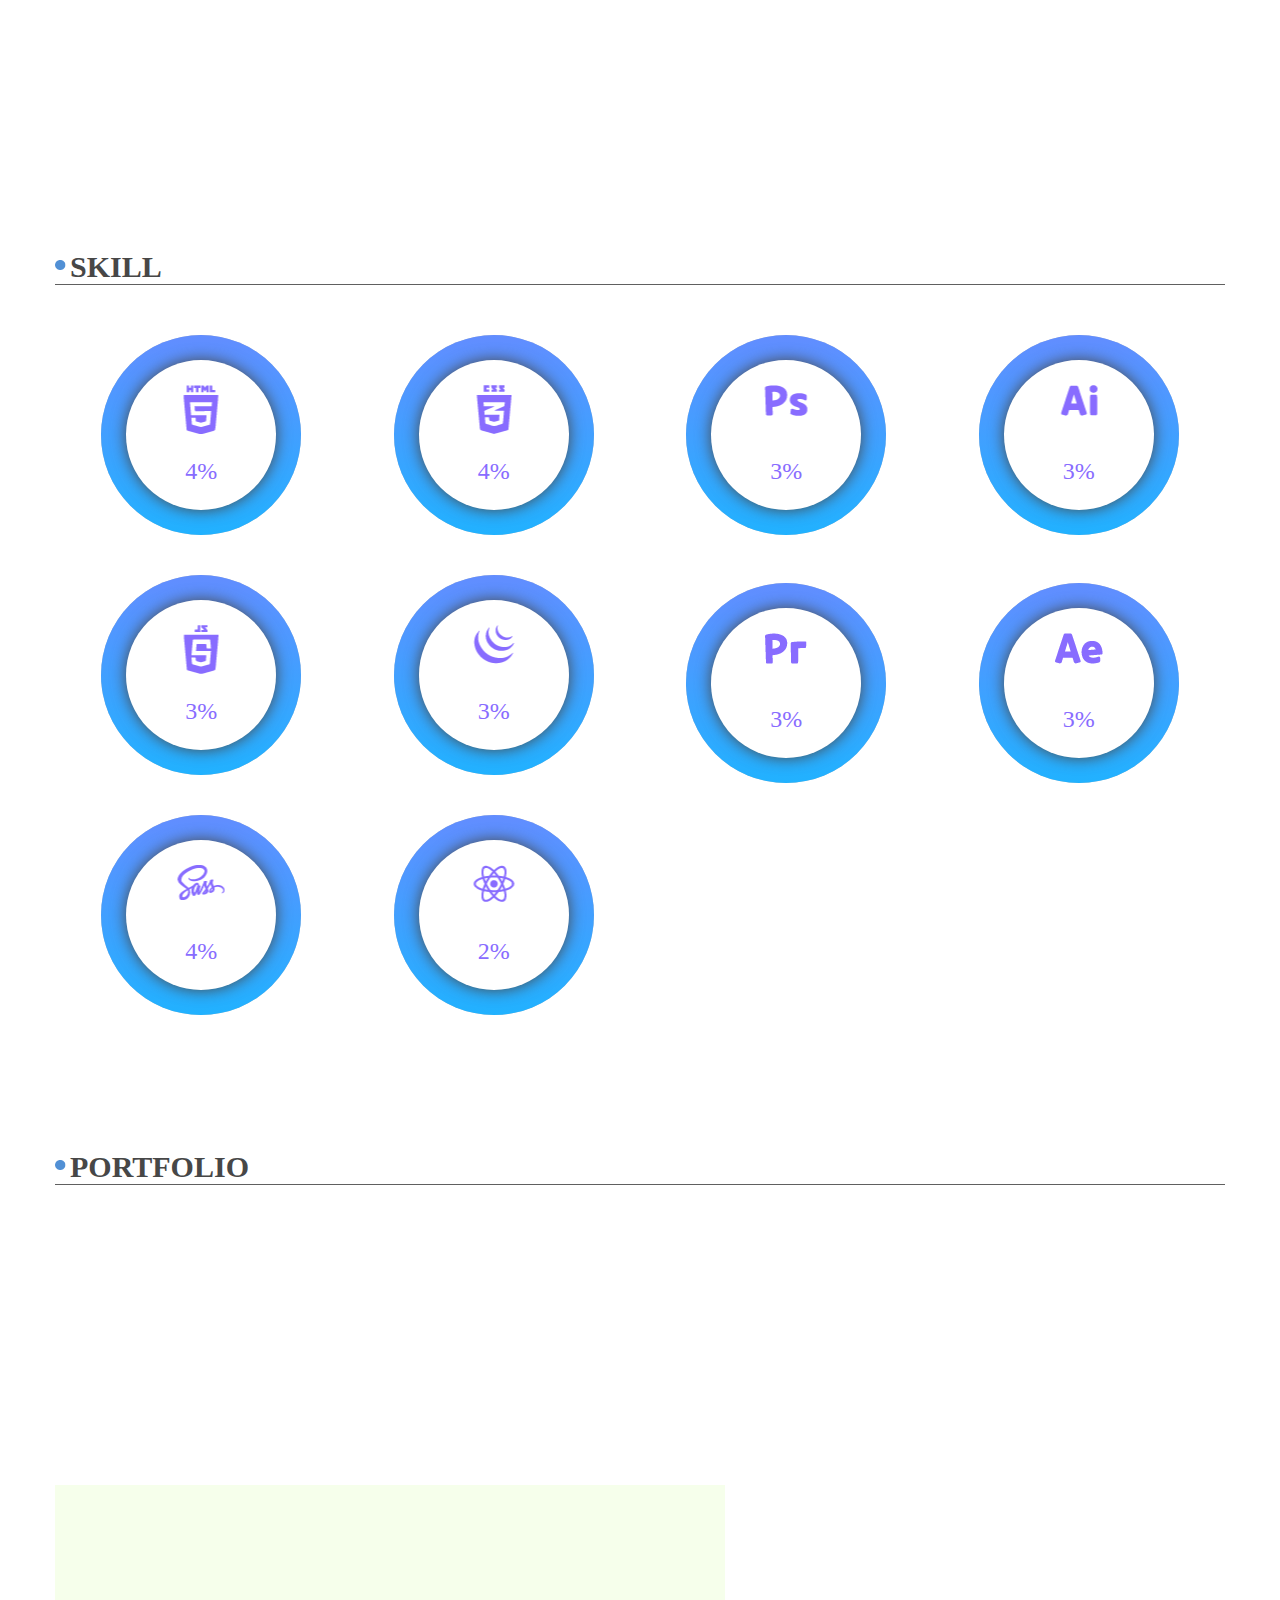
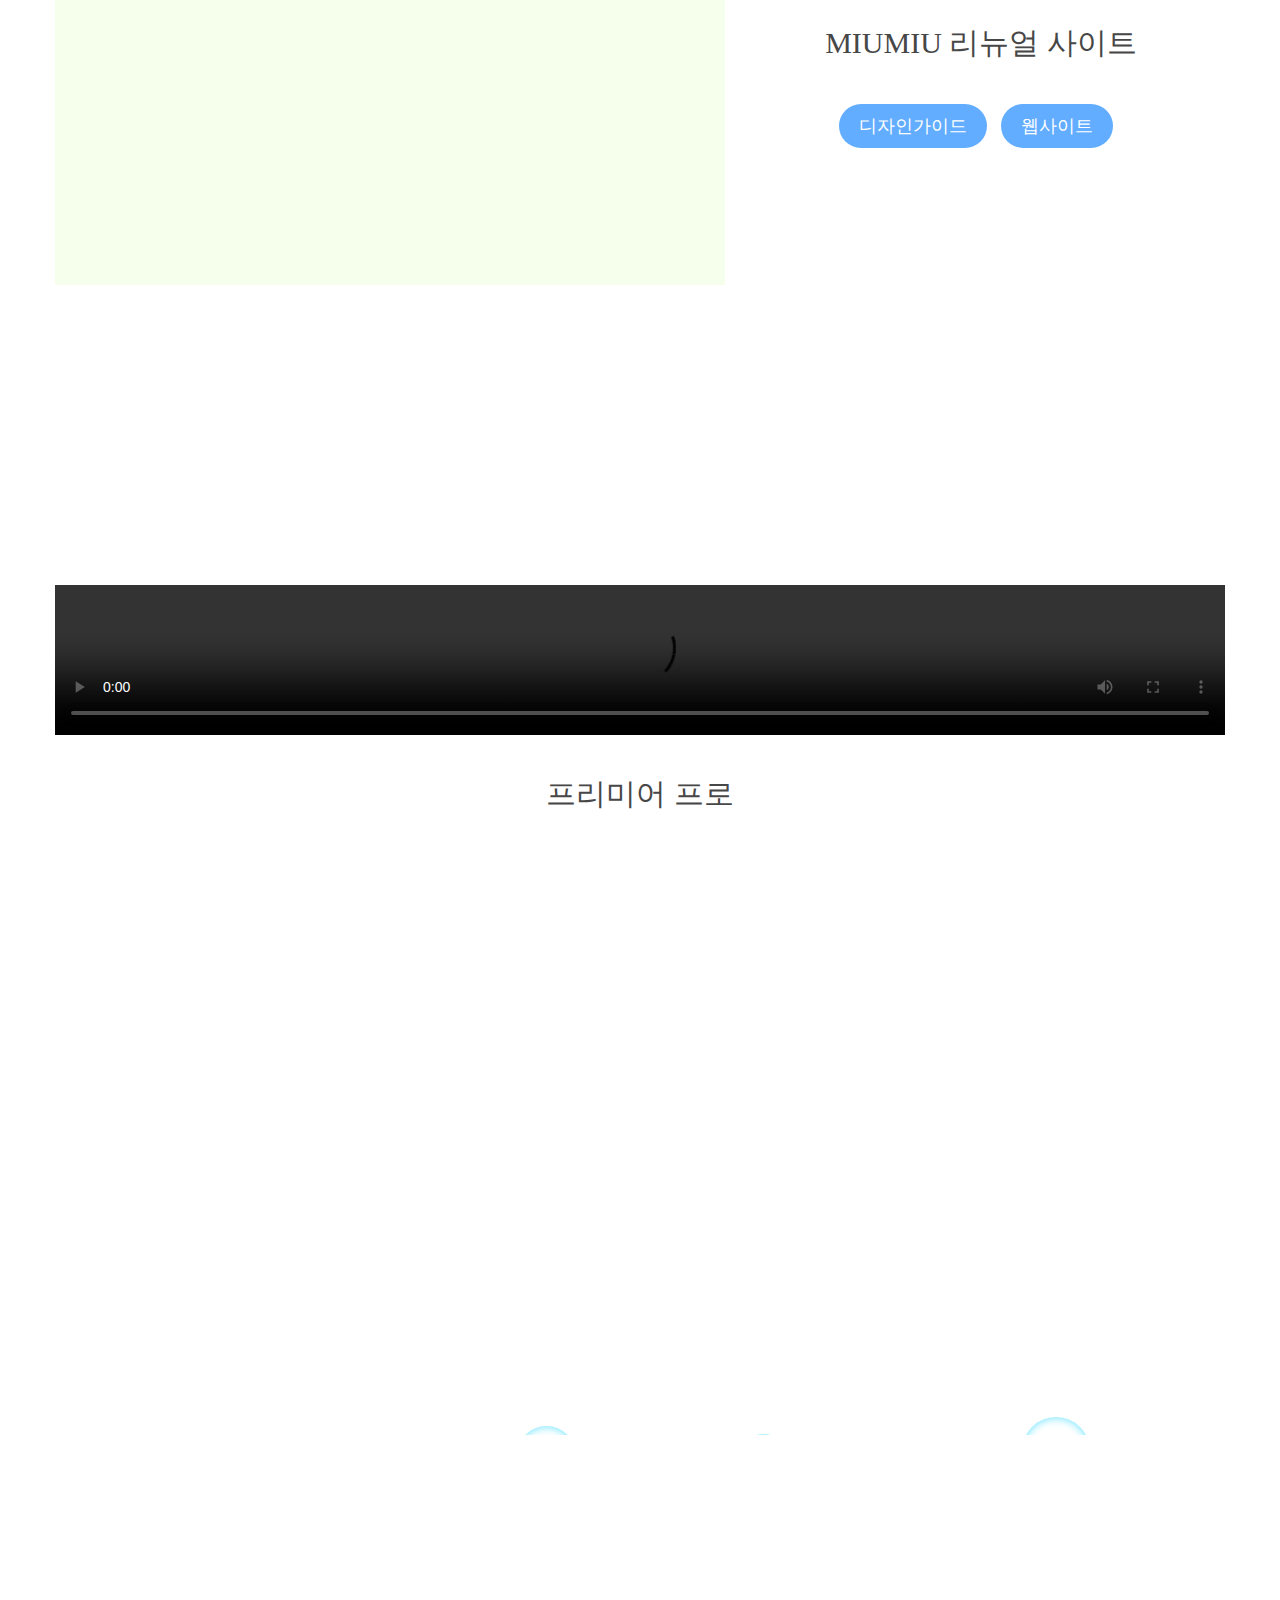
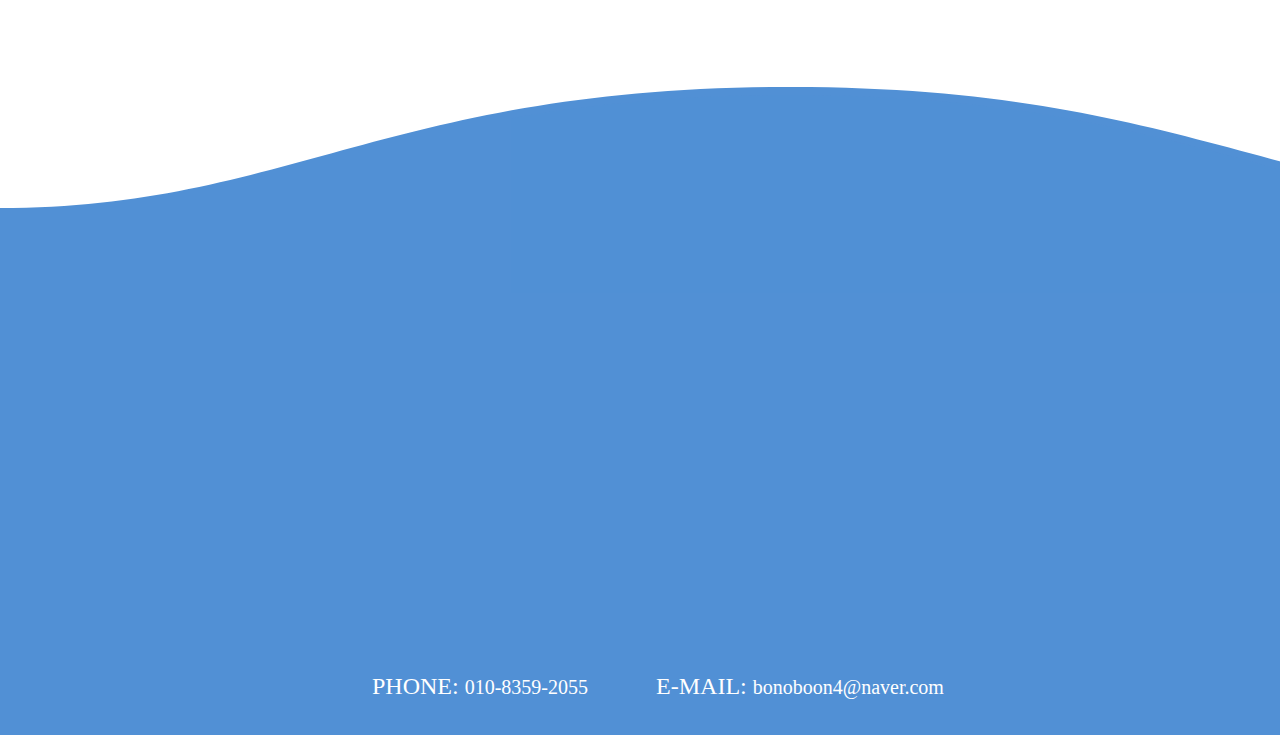
==== commit 7863350b: "20220714  js 작업중" ====
--- a/index.html
+++ b/index.html
@@ -37,34 +37,25 @@
                     <li><a href="#portfolio">PORTFOLIO</a></li>
                 </ul>
             </nav>
-        </div>
-        <div class="bubble-mobile">
-            <img src="./images/bubble_mobile.png" alt="bubble_mobile">
-        </div>
-        <div class="bubble1">
-            <img src="./images/bubble1.png" alt="bubble1">
-        </div>
-        <div class="bubble2">
-            <img src="./images/bubble2.png" alt="bubble2">
-        </div>
-        <div class="bubble3">
-            <img src="./images/bubble3.png" alt="bubble3">
-        </div>
-        <div class="whale1">
+        </div> <!-- header-flex-box -->
+        <div class="whale whale1">
             <img src="./images/whale1.png" alt="whale1">
         </div>
-        <div class="whale2">
+        <div class="whale whale2">
             <img src="./images/whale2.png" alt="whale2">
         </div>
-        <div class="logo-big">
-            <a href=""><img src="./images/logo_big.png" alt="logo_big"></a>
-        </div>
-        <div class="logo-big-pc">
-            <a href=""><img src="./images/logo_big_pc.png" alt="logo_big_pc"></a>
+        <div class="whale whale3">
+            <img src="./images/whale3.png" alt="whale3">
+        </div>
+        <div id="logo-big">
+            <h1>
+                YERIN KIM<br>
+                PORTFOLIO
+            </h1>
         </div>
     </header>
 
-    <main>
+    <main id="bubble">
         <div class="grid">
             <section id="about-me">
                 <h2>ABOUT ME</h2>
@@ -91,66 +82,65 @@
                 <h2>SKILL</h2>
                 <div class="skill-flex-box">
                     <div class="web">
-                        <div class="html">
-                            <span class="outer-circle"></span>
-                            <!-- <img src="./images/wave.png" alt="wave" class="wave"> -->
-                            <span class="inner-circle"></span>
+                        <div class="html skills">
+                            <div class="outer-circle"></div>
+                            <div class="inner-circle"></div>
                             <img src="./images/html.png" alt="html" class="icon">
                             <p class="count">90</p>
                         </div>
-                        <div class="css">
-                            <span class="outer-circle"></span>
-                            <span class="inner-circle"></span>
+                        <div class="css skills">
+                            <div class="outer-circle"></div>
+                            <div class="inner-circle"></div>
                             <img src="./images/css.png" alt="css" class="icon">
                             <p class="count">90</p>
                         </div>
-                        <div class="js">
-                            <span class="outer-circle"></span>
-                            <span class="inner-circle"></span>
+                        <div class="js skills">
+                            <div class="outer-circle"></div>
+                            <div class="inner-circle"></div>
                             <img src="./images/js.png" alt="js" class="icon">
                             <p class="count">70</p>
                         </div>
-                        <div class="jquery">
-                            <span class="outer-circle"></span>
-                            <span class="inner-circle"></span>
+                        <div class="jquery skills">
+                            <div class="outer-circle"></div>
+                            <div class="inner-circle"></div>
                             <img src="./images/jquery.png" alt="jquery" class="icon">
                             <p class="count">70</p>
                         </div>
-                        <div class="sass">
-                            <span class="outer-circle"></span>
-                            <span class="inner-circle"></span>
+                        <div class="sass skills">
+                            <div class="outer-circle"></div>
+                            <div class="inner-circle"></div>
                             <img src="./images/sass.png" alt="sass" class="icon">
                             <p class="count">90</p>
                         </div>
-                        <div class="react">
-                            <span class="outer-circle"></span>
-                            <span class="inner-circle"></span>
+                        <div class="react skills">
+                            <div class="outer-circle"></div>
+                            <div class="inner-circle"></div>
                             <img src="./images/react.png" alt="react" class="icon">
                             <p class="count">50</p>
                         </div>
                     </div> <!-- web -->
                     <div class="adobe">
-                        <div class="ps">
-                            <span class="outer-circle"></span>
-                            <span class="inner-circle"></span>
+                        <div class="ps skills">
+                            <div class="outer-circle"></div>
+                            <div class="inner-circle"></div>
                             <img src="./images/ps.png" alt="ps" class="icon">
                             <p class="count">80</p>
                         </div>
-                        <div class="ai">
-                            <span class="outer-circle"></span>
-                            <span class="inner-circle"></span>
+                        <div class="ai skills">
+                            <div class="outer-circle"></div>
+                            <div class="inner-circle"></div>
                             <img src="./images/ai.png" alt="ai" class="icon">
                             <p class="count">80</p>
                         </div>
-                        <div class="pr">
-                            <span class="outer-circle"></span>
-                            <span class="inner-circle"></span>
+                        <div class="pr skills">
+                            <div class="outer-circle"></div>
+                            <div class="inner-circle"></div>
                             <img src="./images/pr.png" alt="pr" class="icon">
                             <p class="count">80</p>
                         </div>
-                        <div class="ae">
-                            <span class="outer-circle"></span>
-                            <span class="inner-circle"></span>
+                        <div class="ae skills">
+                            <div class="outer-circle"></div>
+                            <div class="inner-circle"></div>
                             <img src="./images/ae.png" alt="ae" class="icon">
                             <p class="count">60</p>
                         </div>
@@ -201,15 +191,13 @@
                     </div>
                 </div>
             </section>
-            <section class="video">
+            <section id="video">
                 <video controls>
                     <source src="./media/premiere.mp4">
                 </video>
                 <h3>프리미어 프로</h3>
             </section>
         </div> <!-- grid -->
-        <div class="bubble">
-        </div>
     </main>
 
     <footer>
--- a/css/index.css
+++ b/css/index.css
@@ -1,13 +1,12 @@
 * {
   margin: 0;
   padding: 0;
-  -webkit-box-sizing: border-box;
-          box-sizing: border-box;
+  box-sizing: border-box;
 }
 
 body {
   color: #474747;
-  font: 16px 'KNPSKkomi-Regular00';
+  font: 16px "KNPSKkomi-Regular00";
 }
 
 ol,
@@ -23,6 +22,12 @@
 
 img {
   display: block;
+}
+
+h1 {
+  font-family: "ONE-Mobile-POP";
+  font-size: 60px;
+  color: #fff;
 }
 
 h2 {
@@ -52,19 +57,23 @@
 }
 
 @font-face {
-  font-family: 'KNPSKkomi-Regular00';
+  font-family: "KNPSKkomi-Regular00";
   src: url("https://cdn.jsdelivr.net/gh/projectnoonnu/noonfonts_2201-2@1.0/KNPSKkomi-Regular00.woff") format("woff");
   font-weight: normal;
   font-style: normal;
 }
-
 @font-face {
-  font-family: 'CookieRun-Regular';
+  font-family: "CookieRun-Regular";
   src: url("https://cdn.jsdelivr.net/gh/projectnoonnu/noonfonts_2001@1.1/CookieRun-Regular.woff") format("woff");
   font-weight: normal;
   font-style: normal;
 }
-
+@font-face {
+  font-family: "ONE-Mobile-POP";
+  src: url("https://cdn.jsdelivr.net/gh/projectnoonnu/noonfonts_2105_2@1.0/ONE-Mobile-POP.woff") format("woff");
+  font-weight: normal;
+  font-style: normal;
+}
 @-webkit-keyframes wave {
   0% {
     margin-left: 0;
@@ -73,7 +82,6 @@
     margin-left: -3200px;
   }
 }
-
 @keyframes wave {
   0% {
     margin-left: 0;
@@ -82,157 +90,94 @@
     margin-left: -3200px;
   }
 }
-
 @-webkit-keyframes swell {
   0% {
-    -webkit-transform: translate3d(0, -25px, 0);
-            transform: translate3d(0, -25px, 0);
+    transform: translate3d(0, -25px, 0);
   }
   50% {
-    -webkit-transform: translate3d(0, 5px, 0);
-            transform: translate3d(0, 5px, 0);
+    transform: translate3d(0, 5px, 0);
   }
   100% {
-    -webkit-transform: translate3d(0, -25px, 0);
-            transform: translate3d(0, -25px, 0);
-  }
-}
-
+    transform: translate3d(0, -25px, 0);
+  }
+}
 @keyframes swell {
   0% {
-    -webkit-transform: translate3d(0, -25px, 0);
-            transform: translate3d(0, -25px, 0);
+    transform: translate3d(0, -25px, 0);
   }
   50% {
-    -webkit-transform: translate3d(0, 5px, 0);
-            transform: translate3d(0, 5px, 0);
+    transform: translate3d(0, 5px, 0);
   }
   100% {
-    -webkit-transform: translate3d(0, -25px, 0);
-            transform: translate3d(0, -25px, 0);
-  }
-}
-
+    transform: translate3d(0, -25px, 0);
+  }
+}
 @-webkit-keyframes fill {
   from {
     top: 200px;
-    -webkit-transform: translate(-50%) rotate(0deg);
-            transform: translate(-50%) rotate(0deg);
+    transform: translate(-50%) rotate(0deg);
   }
   to {
     top: 50px;
-    -webkit-transform: translate(-50%) rotate(360deg);
-            transform: translate(-50%) rotate(360deg);
-  }
-}
-
+    transform: translate(-50%) rotate(360deg);
+  }
+}
 @keyframes fill {
   from {
     top: 200px;
-    -webkit-transform: translate(-50%) rotate(0deg);
-            transform: translate(-50%) rotate(0deg);
+    transform: translate(-50%) rotate(0deg);
   }
   to {
     top: 50px;
-    -webkit-transform: translate(-50%) rotate(360deg);
-            transform: translate(-50%) rotate(360deg);
-  }
-}
-
-@-webkit-keyframes floatUL {
-  0% {
-    -webkit-transform: translateX(30%) translateY(-30%);
-            transform: translateX(30%) translateY(-30%);
-    opacity: 0.9;
-  }
-  50% {
-    -webkit-transform: translateY(-50%) translateX(50%);
-            transform: translateY(-50%) translateX(50%);
-    opacity: 0.8;
-  }
-  70% {
-    -webkit-transform: translateX(70%) translateY(-70%);
-            transform: translateX(70%) translateY(-70%);
-    opacity: 0.5;
+    transform: translate(-50%) rotate(360deg);
+  }
+}
+@-webkit-keyframes animate {
+  0% {
+    transform: translate(-50, -50%);
+    opacity: 1;
+  }
+  0% {
+    transform: translate(-50, -1000%);
+    opacity: 1;
+  }
+}
+@keyframes animate {
+  0% {
+    transform: translate(-50, -50%);
+    opacity: 1;
+  }
+  0% {
+    transform: translate(-50, -1000%);
+    opacity: 1;
+  }
+}
+@-webkit-keyframes bubble {
+  0% {
+    transform: translateY(0%);
+    opacity: 1;
+  }
+  99% {
+    opacity: 1;
   }
   100% {
-    -webkit-transform: translateY(-80%) translateX(100%);
-            transform: translateY(-80%) translateX(100%);
-    opacity: 0.0;
-  }
-}
-
-@keyframes floatUL {
-  0% {
-    -webkit-transform: translateX(30%) translateY(-30%);
-            transform: translateX(30%) translateY(-30%);
-    opacity: 0.9;
-  }
-  50% {
-    -webkit-transform: translateY(-50%) translateX(50%);
-            transform: translateY(-50%) translateX(50%);
-    opacity: 0.8;
-  }
-  70% {
-    -webkit-transform: translateX(70%) translateY(-70%);
-            transform: translateX(70%) translateY(-70%);
-    opacity: 0.5;
+    transform: translateY(-130000%);
+    opacity: 0;
+  }
+}
+@keyframes bubble {
+  0% {
+    transform: translateY(0%);
+    opacity: 1;
+  }
+  99% {
+    opacity: 1;
   }
   100% {
-    -webkit-transform: translateY(-80%) translateX(100%);
-            transform: translateY(-80%) translateX(100%);
-    opacity: 0.0;
-  }
-}
-
-@-webkit-keyframes float {
-  0% {
-    -webkit-transform: translateY(30px) rotate(60deg);
-            transform: translateY(30px) rotate(60deg);
-    opacity: 1;
-  }
-  50% {
-    -webkit-transform: translateY(-60px) rotate(160deg);
-            transform: translateY(-60px) rotate(160deg);
-    opacity: 0.8;
-  }
-  70% {
-    -webkit-transform: translateY(90px) rotate(260deg);
-            transform: translateY(90px) rotate(260deg);
-    opacity: 0.7;
-  }
-  100% {
-    -webkit-transform: translateY(-120px) rotate(360deg);
-            transform: translateY(-120px) rotate(360deg);
-    opacity: 0.3;
-    visibility: hidden;
-  }
-}
-
-@keyframes float {
-  0% {
-    -webkit-transform: translateY(30px) rotate(60deg);
-            transform: translateY(30px) rotate(60deg);
-    opacity: 1;
-  }
-  50% {
-    -webkit-transform: translateY(-60px) rotate(160deg);
-            transform: translateY(-60px) rotate(160deg);
-    opacity: 0.8;
-  }
-  70% {
-    -webkit-transform: translateY(90px) rotate(260deg);
-            transform: translateY(90px) rotate(260deg);
-    opacity: 0.7;
-  }
-  100% {
-    -webkit-transform: translateY(-120px) rotate(360deg);
-            transform: translateY(-120px) rotate(360deg);
-    opacity: 0.3;
-    visibility: hidden;
-  }
-}
-
+    transform: translateY(-130000%);
+    opacity: 0;
+  }
+}
 .grid {
   position: relative;
   width: 100%;
@@ -245,17 +190,14 @@
   position: relative;
   width: 100%;
   height: 100vh;
-  margin: 0 auto;
   overflow: hidden;
-  margin-bottom: 100px;
-}
-
+  margin: 0 auto 100px;
+}
 @media screen and (min-width: 1024px) {
   header {
     margin-bottom: 0;
   }
 }
-
 header .ocean {
   position: absolute;
   width: 100%;
@@ -264,7 +206,6 @@
   top: 0;
   background: #5190d5;
 }
-
 header .ocean .wave1 {
   background: url(../images/header_wave.svg) repeat-x;
   position: absolute;
@@ -273,10 +214,8 @@
   height: 180px;
   -webkit-animation: wave 7s cubic-bezier(0.36, 0.45, 0.63, 0.53) infinite;
           animation: wave 7s cubic-bezier(0.36, 0.45, 0.63, 0.53) infinite;
-  -webkit-transform: translate3d(0, 0, 0);
-          transform: translate3d(0, 0, 0);
-}
-
+  transform: translate3d(0, 0, 0);
+}
 header .ocean .wave2 {
   background: url(../images/header_wave2.svg) repeat-x;
   position: absolute;
@@ -285,21 +224,14 @@
   height: 180px;
   -webkit-animation: wave 7s cubic-bezier(0.36, 0.45, 0.63, 0.53) -0.125s infinite, swell 7s ease -1.25s infinite;
           animation: wave 7s cubic-bezier(0.36, 0.45, 0.63, 0.53) -0.125s infinite, swell 7s ease -1.25s infinite;
-  -webkit-transform: translate3d(0, 0, 0);
-          transform: translate3d(0, 0, 0);
-}
-
+  transform: translate3d(0, 0, 0);
+}
 header img {
   width: 100%;
 }
-
 header div.header-flex-box {
-  display: -webkit-box;
-  display: -ms-flexbox;
-  display: flex;
-  -webkit-box-pack: justify;
-      -ms-flex-pack: justify;
-          justify-content: space-between;
+  display: flex;
+  justify-content: space-between;
   position: absolute;
   top: 0;
   left: 0;
@@ -309,43 +241,35 @@
   line-height: 50px;
   background-color: rgba(255, 255, 255, 0.2);
 }
-
 @media screen and (min-width: 1024px) {
   header div.header-flex-box {
     padding: 0 30px;
   }
 }
-
 header div.header-flex-box div.logo {
   display: none;
   width: 65%;
   padding-top: 3px;
 }
-
 @media screen and (min-width: 1024px) {
   header div.header-flex-box div.logo {
     display: block;
   }
 }
-
 header div.header-flex-box div.logo img {
   width: auto;
 }
-
 header div.header-flex-box div.git {
   padding-top: 8px;
 }
-
 @media screen and (min-width: 1024px) {
   header div.header-flex-box div.git {
     display: none;
   }
 }
-
 header div.header-flex-box div#git-pc {
   opacity: 0;
 }
-
 @media screen and (min-width: 1024px) {
   header div.header-flex-box div#git-pc {
     position: fixed;
@@ -354,306 +278,173 @@
     z-index: 100;
   }
 }
-
 header div.header-flex-box div.mobile-menu {
   padding-top: 15px;
 }
-
 @media screen and (min-width: 1024px) {
   header div.header-flex-box div.mobile-menu {
     display: none;
   }
 }
-
 header div.header-flex-box div.mobile-menu span {
   width: 25px;
   height: 2px;
   background-color: #ffffff;
 }
-
 header div.header-flex-box div.mobile-menu span:nth-child(2) {
   margin: 7px 0;
 }
-
 header div.header-flex-box nav {
   display: none;
   width: 30%;
 }
-
 @media screen and (min-width: 1024px) {
   header div.header-flex-box nav {
     display: block;
   }
 }
-
 header div.header-flex-box nav ul#gnb {
   width: 100%;
-  display: -webkit-box;
-  display: -ms-flexbox;
-  display: flex;
-  -webkit-box-pack: justify;
-      -ms-flex-pack: justify;
-          justify-content: space-between;
-}
-
+  display: flex;
+  justify-content: space-between;
+}
 header div.header-flex-box nav ul#gnb li a {
   font-size: 18px;
   color: white;
 }
-
-header div.bubble-mobile {
-  position: absolute;
-  top: 50px;
-  left: 50%;
-  width: 100%;
-  -webkit-transform: translate(-50%);
-          transform: translate(-50%);
-}
-
-@media screen and (min-width: 1024px) {
-  header div.bubble-mobile {
-    display: none;
-  }
-}
-
-header div.bubble1 {
-  display: none;
-  position: absolute;
-  top: 50px;
-  left: 0;
-}
-
-@media screen and (min-width: 1024px) {
-  header div.bubble1 {
-    display: block;
-  }
-}
-
-header div.bubble2 {
-  display: none;
-  position: absolute;
-  top: 50px;
-  left: 50%;
-  -webkit-transform: translateX(-50%);
-          transform: translateX(-50%);
-}
-
-@media screen and (min-width: 1024px) {
-  header div.bubble2 {
-    display: block;
-  }
-}
-
-header div.bubble3 {
-  display: none;
-  position: absolute;
-  top: 50px;
-  right: 0;
-}
-
-@media screen and (min-width: 1024px) {
-  header div.bubble3 {
-    display: block;
-  }
-}
-
 header div.whale {
   position: absolute;
   top: 30%;
   left: 50%;
   width: 65%;
-  -webkit-transform: translate(-50%, -50%);
-          transform: translate(-50%, -50%);
-}
-
+  transform: translate(-50%, -50%);
+}
 @media screen and (min-width: 1024px) {
   header div.whale {
     width: 50%;
   }
 }
-
 header div.whale img {
   margin: 0 auto;
 }
-
 @media screen and (min-width: 1024px) {
   header div.whale img {
     width: 45%;
   }
 }
-
-header div.logo-big {
-  position: absolute;
-  top: 50%;
-  left: 50%;
-  width: 90%;
-  -webkit-transform: translate(-50%, -50%);
-          transform: translate(-50%, -50%);
-}
-
-@media screen and (min-width: 1024px) {
-  header div.logo-big {
-    display: none;
-  }
-}
-
-header div.logo-big-pc {
-  display: none;
+header div#logo-big {
   position: absolute;
   top: 30%;
   left: 50%;
-  -webkit-transform: translate(-50%, -50%);
-          transform: translate(-50%, -50%);
-}
-
-@media screen and (min-width: 1024px) {
-  header div.logo-big-pc {
-    display: block;
-  }
-}
-
-main {
+  transform: translateX(-50%);
+}
+@media screen and (min-width: 1024px) {
+  header div#logo-big h1 {
+    font-size: 80px;
+  }
+}
+header div#logo-big .individual-bubble {
+  position: absolute;
+  border-radius: 100%;
+  bottom: 10px;
+  background-color: #fff;
+  z-index: 1;
+}
+
+main#bubble {
+  display: flex;
   position: relative;
-  margin-bottom: 100px;
-}
-
-main section {
+  width: 100%;
+  overflow: hidden;
+  justify-content: center;
+  align-items: center;
+}
+main#bubble span {
+  position: absolute;
+  bottom: -50px;
+  background: transparent;
+  border-radius: 50%;
+  pointer-events: none;
+  box-shadow: inset 0 0 10px #5fe1ff;
+  -webkit-animation: bubble 100s linear infinite;
+          animation: bubble 100s linear infinite;
+}
+main#bubble span:before {
+  content: "";
+  position: absolute;
+  width: 100%;
+  height: 100%;
+  transform: scale(0.25) translate(-70%, -70%);
+  background: radial-gradient(#fff, transparent);
+  border-radius: 50%;
+}
+main#bubble section {
   padding-top: 50px;
 }
-
-main section h2 {
+main#bubble section h2 {
   padding-left: 15px;
   margin-bottom: 50px;
   border-bottom: 1px solid #606060;
   background: url(../images/title_back.png) no-repeat 0 10px;
 }
-
-main section h3 {
+main#bubble section h3 {
   margin-bottom: 40px;
   font-weight: 500;
 }
-
-main section p {
+main#bubble section p {
   font-size: 24px;
 }
-
-@media screen and (min-width: 1024px) {
-  main section#about-me {
+@media screen and (min-width: 1024px) {
+  main#bubble section#about-me {
     height: 100vh;
   }
 }
-
-main section#about-me div.me-flex-box {
-  width: 100%;
-  display: -webkit-box;
-  display: -ms-flexbox;
-  display: flex;
-  -ms-flex-pack: distribute;
-      justify-content: space-around;
-  -webkit-box-align: center;
-      -ms-flex-align: center;
-          align-items: center;
-}
-
-main section#about-me div.me-flex-box div.me-des {
+main#bubble section#about-me div.me-flex-box {
+  width: 100%;
+  display: flex;
+  justify-content: space-around;
+  align-items: center;
+}
+main#bubble section#about-me div.me-flex-box div.me-des {
   width: 60%;
 }
-
-@media screen and (min-width: 1024px) {
-  main section#about-me div.me-flex-box div.me-des {
+@media screen and (min-width: 1024px) {
+  main#bubble section#about-me div.me-flex-box div.me-des {
     width: 50%;
   }
 }
-
-main section#about-me div.me-flex-box div.face {
+main#bubble section#about-me div.me-flex-box div.face {
   width: 40%;
 }
-
-@media screen and (min-width: 1024px) {
-  main section#about-me div.me-flex-box div.face {
+@media screen and (min-width: 1024px) {
+  main#bubble section#about-me div.me-flex-box div.face {
     display: none;
   }
 }
-
-main section#about-me div.me-flex-box div.face-pc {
+main#bubble section#about-me div.me-flex-box div.face-pc {
   display: none;
   width: 30%;
 }
-
-@media screen and (min-width: 1024px) {
-  main section#about-me div.me-flex-box div.face-pc {
+@media screen and (min-width: 1024px) {
+  main#bubble section#about-me div.me-flex-box div.face-pc {
     display: block;
   }
 }
-
-main section#about-me div.me-flex-box div.face-pc img {
-  width: 100%;
-}
-
-@media screen and (min-width: 1024px) {
-  main section#skill {
+main#bubble section#about-me div.me-flex-box div.face-pc img {
+  width: 100%;
+}
+@media screen and (min-width: 1024px) {
+  main#bubble section#skill {
     height: 100vh;
   }
 }
-
-main section#skill p {
-  position: absolute;
-  left: 50%;
-  bottom: 50px;
-  -webkit-transform: translateX(-50%);
-          transform: translateX(-50%);
-  font-family: 'CookieRun-Regular';
-  font-size: 24px;
-  color: #886cff;
-}
-
-main section#skill div.skill-flex-box {
-  display: -webkit-box;
-  display: -ms-flexbox;
-  display: flex;
-  -ms-flex-pack: distribute;
-      justify-content: space-around;
-  -webkit-box-orient: vertical;
-  -webkit-box-direction: reverse;
-      -ms-flex-direction: column-reverse;
-          flex-direction: column-reverse;
-  width: 100%;
-}
-
-@media screen and (min-width: 1024px) {
-  main section#skill div.skill-flex-box {
-    -webkit-box-orient: horizontal;
-    -webkit-box-direction: normal;
-        -ms-flex-direction: row;
-            flex-direction: row;
-  }
-}
-
-main section#skill div.skill-flex-box div.web {
-  display: -webkit-box;
-  display: -ms-flexbox;
-  display: flex;
-  -ms-flex-wrap: wrap;
-      flex-wrap: wrap;
-  -ms-flex-pack: distribute;
-      justify-content: space-around;
-  width: 100%;
-}
-
-@media screen and (min-width: 1024px) {
-  main section#skill div.skill-flex-box div.web {
-    width: 50%;
-  }
-}
-
-main section#skill div.skill-flex-box div.web div {
+main#bubble section#skill div.skills {
   position: relative;
   width: 200px;
   height: 200px;
   margin-bottom: 40px;
 }
-
-main section#skill div.skill-flex-box div.web div span.outer-circle {
+main#bubble section#skill div.skills div.outer-circle {
   position: relative;
   width: 200px;
   height: 200px;
@@ -661,125 +452,76 @@
   border-radius: 50%;
   background-color: #c1c1c1;
 }
-
-main section#skill div.skill-flex-box div.web div span.outer-circle::before {
+main#bubble section#skill div.skills div.outer-circle::before {
   content: "";
   position: absolute;
   width: 300px;
   height: 300px;
-  background: -webkit-gradient(linear, left top, left bottom, from(#628dff), to(#00c4ff));
   background: linear-gradient(#628dff, #00c4ff);
   left: 50%;
-  -webkit-transform: translateX(-50%);
-          transform: translateX(-50%);
+  transform: translateX(-50%);
   border-radius: 20%;
   -webkit-animation: fill 10s ease-in-out infinite;
           animation: fill 10s ease-in-out infinite;
   -webkit-animation-delay: 0s;
           animation-delay: 0s;
 }
-
-main section#skill div.skill-flex-box div.web div span.inner-circle {
+main#bubble section#skill div.skills div.inner-circle {
   position: absolute;
   top: 50%;
   left: 50%;
-  -webkit-transform: translate(-50%, -50%);
-          transform: translate(-50%, -50%);
+  transform: translate(-50%, -50%);
   width: 150px;
   height: 150px;
   border-radius: 50%;
-  -webkit-box-shadow: 0 0 15px;
-          box-shadow: 0 0 15px;
+  box-shadow: 0 0 15px;
   background-color: white;
 }
-
-main section#skill div.skill-flex-box div.web div img.icon {
+main#bubble section#skill div.skills img.icon {
   position: absolute;
   top: 50px;
   left: 50%;
-  -webkit-transform: translateX(-50%);
-          transform: translateX(-50%);
-}
-
-main section#skill div.adobe {
-  display: -webkit-box;
-  display: -ms-flexbox;
-  display: flex;
-  -ms-flex-wrap: wrap;
-      flex-wrap: wrap;
-  -ms-flex-pack: distribute;
-      justify-content: space-around;
-  width: 100%;
-}
-
-@media screen and (min-width: 1024px) {
-  main section#skill div.adobe {
+  transform: translateX(-50%);
+}
+main#bubble section#skill p {
+  position: absolute;
+  left: 50%;
+  bottom: 50px;
+  transform: translateX(-50%);
+  font-family: "CookieRun-Regular";
+  font-size: 24px;
+  color: #886cff;
+}
+main#bubble section#skill div.skill-flex-box {
+  display: flex;
+  justify-content: space-around;
+  flex-direction: column-reverse;
+  width: 100%;
+}
+@media screen and (min-width: 1024px) {
+  main#bubble section#skill div.skill-flex-box {
+    flex-direction: row;
+  }
+}
+main#bubble section#skill div.skill-flex-box div.web,
+main#bubble section#skill div.skill-flex-box div.adobe {
+  display: flex;
+  flex-wrap: wrap;
+  justify-content: space-around;
+  width: 100%;
+}
+@media screen and (min-width: 1024px) {
+  main#bubble section#skill div.skill-flex-box div.web,
+main#bubble section#skill div.skill-flex-box div.adobe {
     width: 50%;
   }
 }
-
-main section#skill div.adobe div {
-  position: relative;
-  width: 200px;
-  height: 200px;
-  margin-bottom: 40px;
-}
-
-@media screen and (min-width: 1024px) {
-  main section#skill div.adobe div:nth-child(3), main section#skill div.adobe div:last-child {
+@media screen and (min-width: 1024px) {
+  main#bubble section#skill div.adobe div.skills:nth-child(3), main#bubble section#skill div.adobe div.skills:last-child {
     margin-top: -225px;
   }
 }
-
-main section#skill div.adobe div span.outer-circle {
-  position: relative;
-  width: 200px;
-  height: 200px;
-  overflow: hidden;
-  border-radius: 50%;
-  background-color: #c1c1c1;
-}
-
-main section#skill div.adobe div span.outer-circle::before {
-  content: "";
-  position: absolute;
-  width: 300px;
-  height: 300px;
-  background: -webkit-gradient(linear, left top, left bottom, from(#628dff), to(#00c4ff));
-  background: linear-gradient(#628dff, #00c4ff);
-  left: 50%;
-  -webkit-transform: translateX(-50%);
-          transform: translateX(-50%);
-  border-radius: 20%;
-  -webkit-animation: fill 10s ease-in-out infinite;
-          animation: fill 10s ease-in-out infinite;
-  -webkit-animation-delay: 0s;
-          animation-delay: 0s;
-}
-
-main section#skill div.adobe div span.inner-circle {
-  position: absolute;
-  top: 50%;
-  left: 50%;
-  -webkit-transform: translate(-50%, -50%);
-          transform: translate(-50%, -50%);
-  width: 150px;
-  height: 150px;
-  border-radius: 50%;
-  -webkit-box-shadow: 0 0 15px;
-          box-shadow: 0 0 15px;
-  background-color: white;
-}
-
-main section#skill div.adobe div img.icon {
-  position: absolute;
-  top: 50px;
-  left: 50%;
-  -webkit-transform: translateX(-50%);
-          transform: translateX(-50%);
-}
-
-main section#portfolio a {
+main#bubble section#portfolio a {
   display: inline-block;
   margin-right: 10px;
   padding: 10px 20px;
@@ -787,141 +529,64 @@
   color: white;
   background-color: #62adff;
 }
-
-main section#portfolio a:hover {
+main#bubble section#portfolio a:hover {
   font-weight: 600;
   color: #62adff;
   background-color: #f2f2f2;
 }
-
-@media screen and (min-width: 1024px) {
-  main section#portfolio div.portfolio-flex {
-    display: -webkit-box;
-    display: -ms-flexbox;
+@media screen and (min-width: 1024px) {
+  main#bubble section#portfolio div.portfolio-flex {
     display: flex;
     overflow-x: hidden;
   }
 }
-
-main section#portfolio div.portfolio-flex div.portfolio {
-  display: -webkit-box;
-  display: -ms-flexbox;
+main#bubble section#portfolio div.portfolio-flex div.portfolio {
   display: flex;
   width: 100%;
   margin-bottom: 40px;
 }
-
-@media screen and (min-width: 1024px) {
-  main section#portfolio div.portfolio-flex div.portfolio {
+@media screen and (min-width: 1024px) {
+  main#bubble section#portfolio div.portfolio-flex div.portfolio {
     min-width: 100vw;
     min-height: 100vh;
-    -webkit-box-align: center;
-        -ms-flex-align: center;
-            align-items: center;
+    align-items: center;
     margin-bottom: 0;
   }
 }
-
-main section#portfolio div.portfolio-flex div.portfolio div.portfolio-img {
+main#bubble section#portfolio div.portfolio-flex div.portfolio div.portfolio-img {
   height: 250px;
   margin: 0 auto 35px;
   background-color: #f6ffeb;
 }
-
-@media screen and (min-width: 1024px) {
-  main section#portfolio div.portfolio-flex div.portfolio div.portfolio-img {
+@media screen and (min-width: 1024px) {
+  main#bubble section#portfolio div.portfolio-flex div.portfolio div.portfolio-img {
     width: 670px;
     height: 400px;
     margin: 0;
   }
 }
-
-main section#portfolio div.portfolio-flex div.portfolio div.portfolio-des {
+main#bubble section#portfolio div.portfolio-flex div.portfolio div.portfolio-des {
   text-align: center;
 }
-
-@media screen and (min-width: 1024px) {
-  main section#portfolio div.portfolio-flex div.portfolio div.portfolio-des {
+@media screen and (min-width: 1024px) {
+  main#bubble section#portfolio div.portfolio-flex div.portfolio div.portfolio-des {
     width: 40%;
   }
 }
-
-main section.video {
+main#bubble section#video {
   width: 100%;
   text-align: center;
 }
-
-@media screen and (min-width: 1024px) {
-  main section.video {
+@media screen and (min-width: 1024px) {
+  main#bubble section#video {
     height: 100vh;
   }
 }
-
-main section.video video {
+main#bubble section#video video {
   width: 100%;
   margin: 0 auto 35px;
   background-color: #f6ffeb;
 }
-
-main div.bubble {
-  position: relative;
-  display: none;
-}
-
-@media screen and (min-width: 1024px) {
-  main div.bubble {
-    display: block;
-  }
-}
-
-main div.bubble span {
-  position: absolute;
-  width: 50px;
-  height: 50px;
-  border-radius: 50%;
-  pointer-events: none;
-  -webkit-box-shadow: 0 -3px 5px #fff inset,- 0 -10px 25px #ddf1e4 inset,- 0 2px 2px #ddf1e4 inset,- 2px 0 5px #fff inset,- -2px 0 5px #fff inset,- 0 5px 25px #fff inset;
-          box-shadow: 0 -3px 5px #fff inset,- 0 -10px 25px #ddf1e4 inset,- 0 2px 2px #ddf1e4 inset,- 2px 0 5px #fff inset,- -2px 0 5px #fff inset,- 0 5px 25px #fff inset;
-  -webkit-animation: animate 5s linear infinite;
-          animation: animate 5s linear infinite;
-}
-
-@-webkit-keyframes animate {
-  0% {
-    -webkit-transform: translate(-50, -50%);
-            transform: translate(-50, -50%);
-    opacity: 1;
-  }
-  0% {
-    -webkit-transform: translate(-50, -1000%);
-            transform: translate(-50, -1000%);
-    opacity: 1;
-  }
-}
-
-@keyframes animate {
-  0% {
-    -webkit-transform: translate(-50, -50%);
-            transform: translate(-50, -50%);
-    opacity: 1;
-  }
-  0% {
-    -webkit-transform: translate(-50, -1000%);
-            transform: translate(-50, -1000%);
-    opacity: 1;
-  }
-}
-
 footer {
   position: relative;
   width: 100%;
@@ -930,7 +595,6 @@
   overflow: hidden;
   background-color: #fff;
 }
-
 footer .ocean {
   position: absolute;
   width: 100%;
@@ -939,13 +603,11 @@
   bottom: 0;
   background: #5190d5;
 }
-
 @media screen and (min-width: 1024px) {
   footer .ocean {
     height: 50vh;
   }
 }
-
 footer .ocean .wave {
   background: url(../images/footer_wave.svg) repeat-x;
   position: absolute;
@@ -954,80 +616,62 @@
   height: 198px;
   -webkit-animation: wave 7s cubic-bezier(0.36, 0.45, 0.63, 0.53) infinite;
           animation: wave 7s cubic-bezier(0.36, 0.45, 0.63, 0.53) infinite;
-  -webkit-transform: translate3d(0, 0, 0);
-          transform: translate3d(0, 0, 0);
-}
-
+  transform: translate3d(0, 0, 0);
+}
 footer .ocean .wave:nth-of-type(2) {
   top: -190px;
   -webkit-animation: wave 7s cubic-bezier(0.36, 0.45, 0.63, 0.53) -0.125s infinite, swell 7s ease -1.25s infinite;
           animation: wave 7s cubic-bezier(0.36, 0.45, 0.63, 0.53) -0.125s infinite, swell 7s ease -1.25s infinite;
   opacity: 0.5;
 }
-
 footer img {
   width: 100%;
 }
-
 footer div.footer-logo {
   position: absolute;
   bottom: 15%;
   left: 50%;
-  -webkit-transform: translateX(-50%);
-          transform: translateX(-50%);
-}
-
+  transform: translateX(-50%);
+}
 @media screen and (min-width: 1024px) {
   footer div.footer-logo {
     display: none;
   }
 }
-
 footer div.phone-mail {
-  display: -webkit-box;
-  display: -ms-flexbox;
-  display: flex;
-  -ms-flex-pack: distribute;
-      justify-content: space-around;
+  display: flex;
+  justify-content: space-around;
   position: absolute;
   left: 50%;
   bottom: 35px;
   width: 100%;
   text-align: center;
-  -webkit-transform: translateX(-50%);
-          transform: translateX(-50%);
-}
-
+  transform: translateX(-50%);
+}
 @media screen and (min-width: 1024px) {
   footer div.phone-mail {
     width: 50%;
   }
 }
-
 @media screen and (min-width: 1024px) {
   footer div.phone-mail div {
     width: 50%;
   }
 }
-
 footer div.phone-mail div p {
   color: white;
 }
-
 @media screen and (min-width: 1024px) {
   footer div.phone-mail div p {
     font-size: 24px;
   }
 }
-
 footer div.phone-mail div p span {
   display: inline-block;
   font-size: 16px;
 }
-
 @media screen and (min-width: 1024px) {
   footer div.phone-mail div p span {
     font-size: 20px;
   }
-}
-/*# sourceMappingURL=index.css.map */+}/*# sourceMappingURL=index.css.map */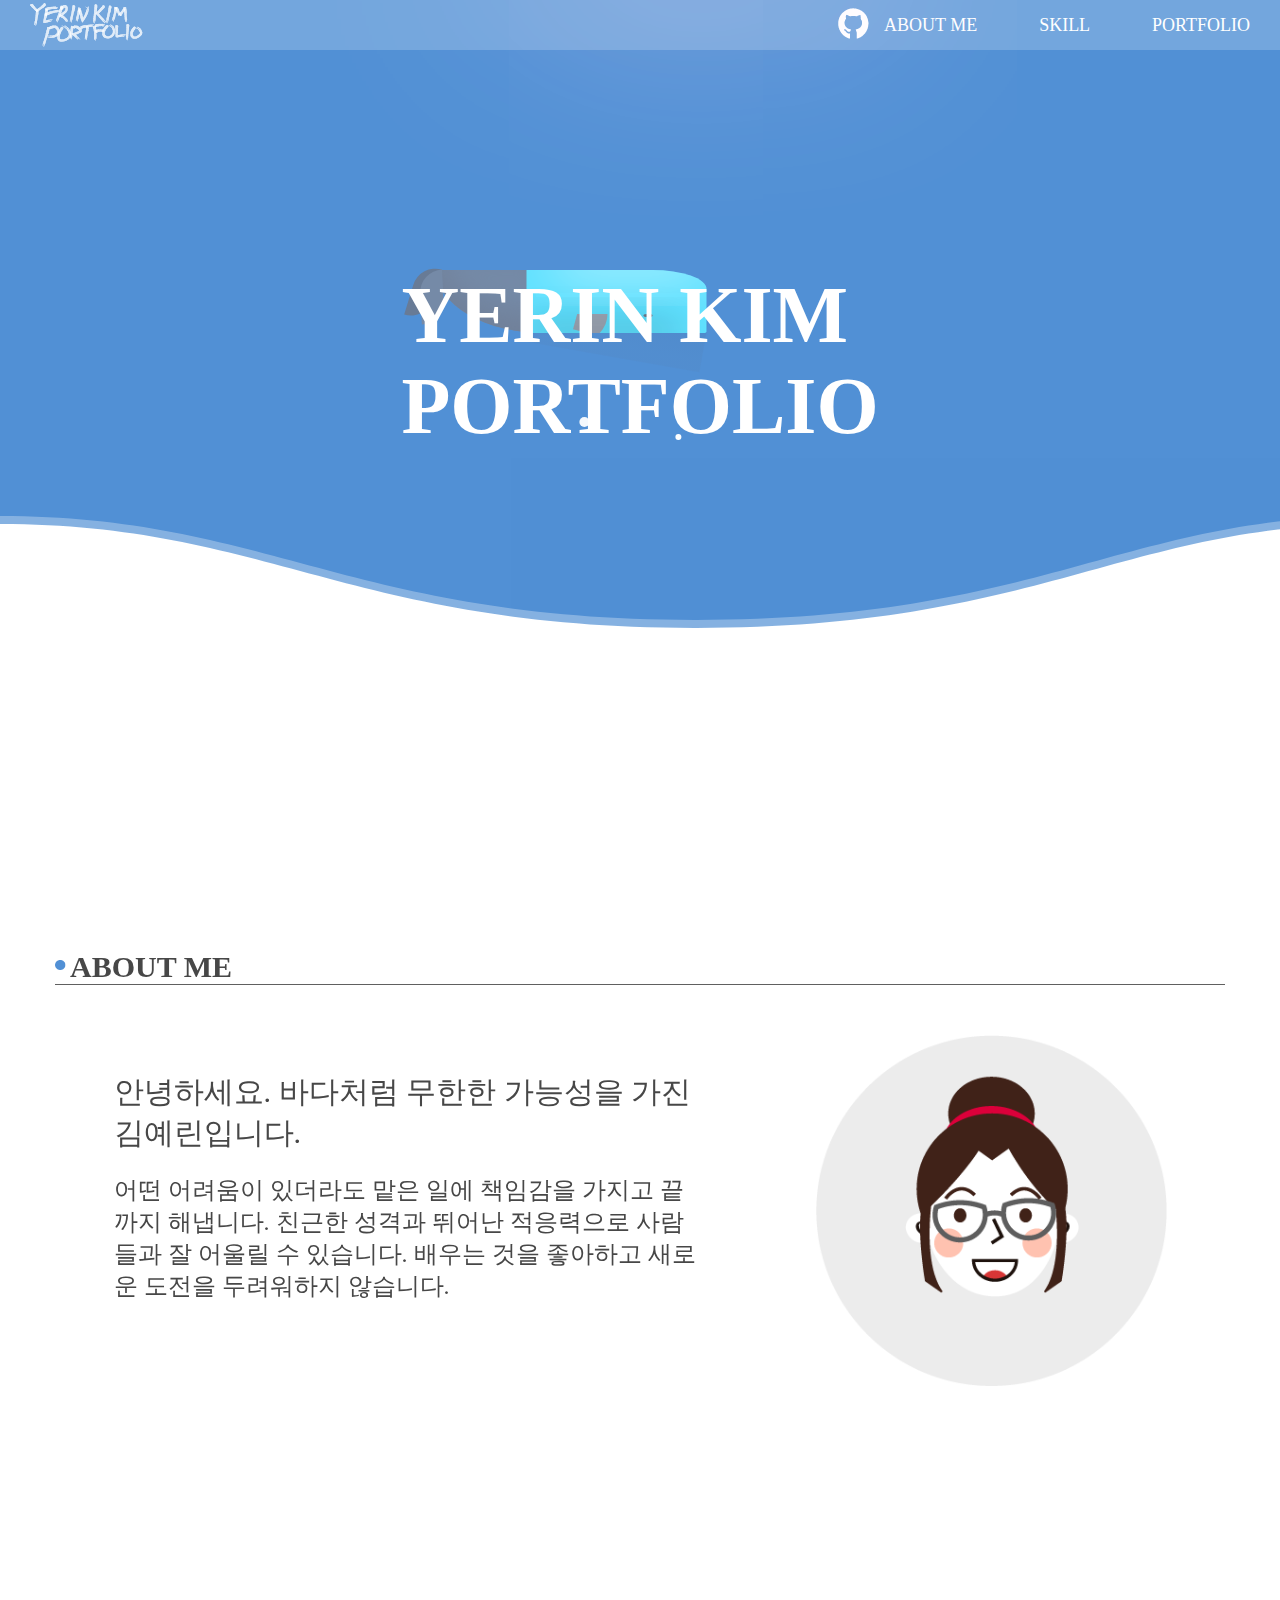
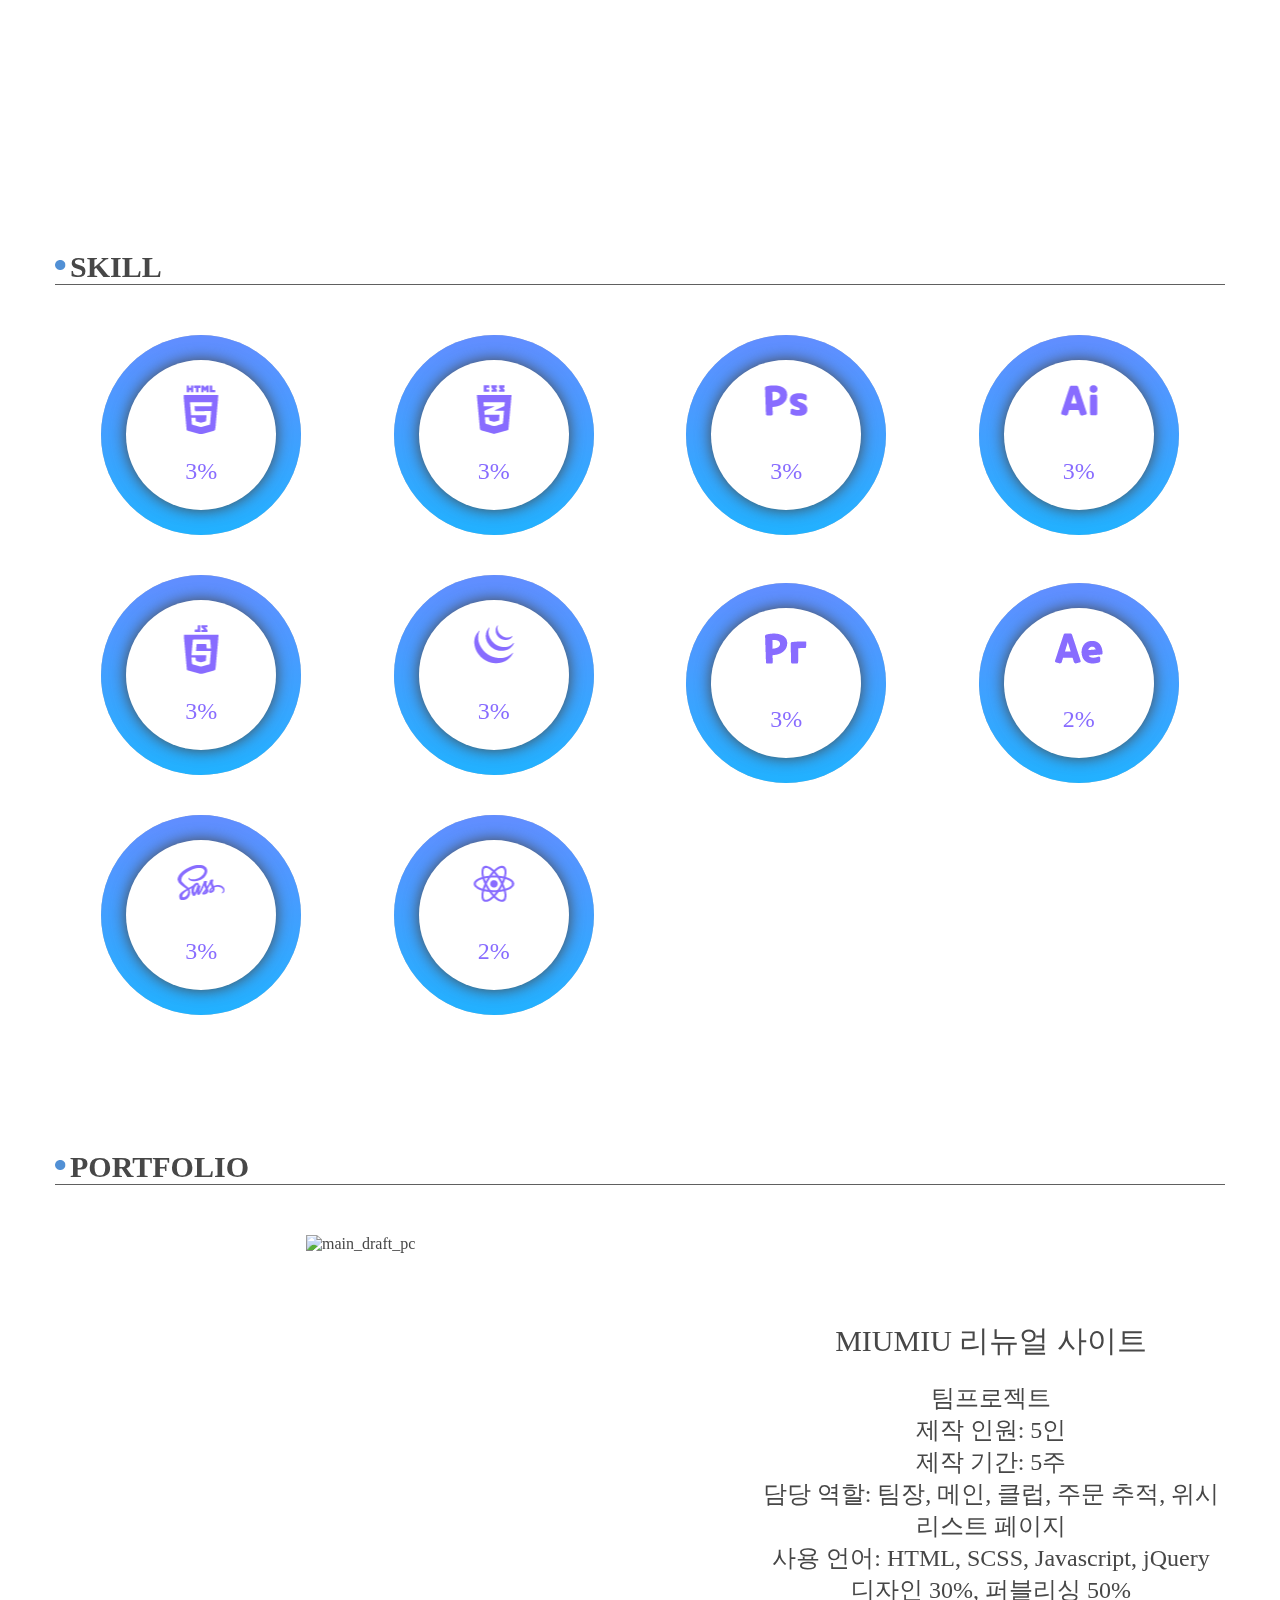
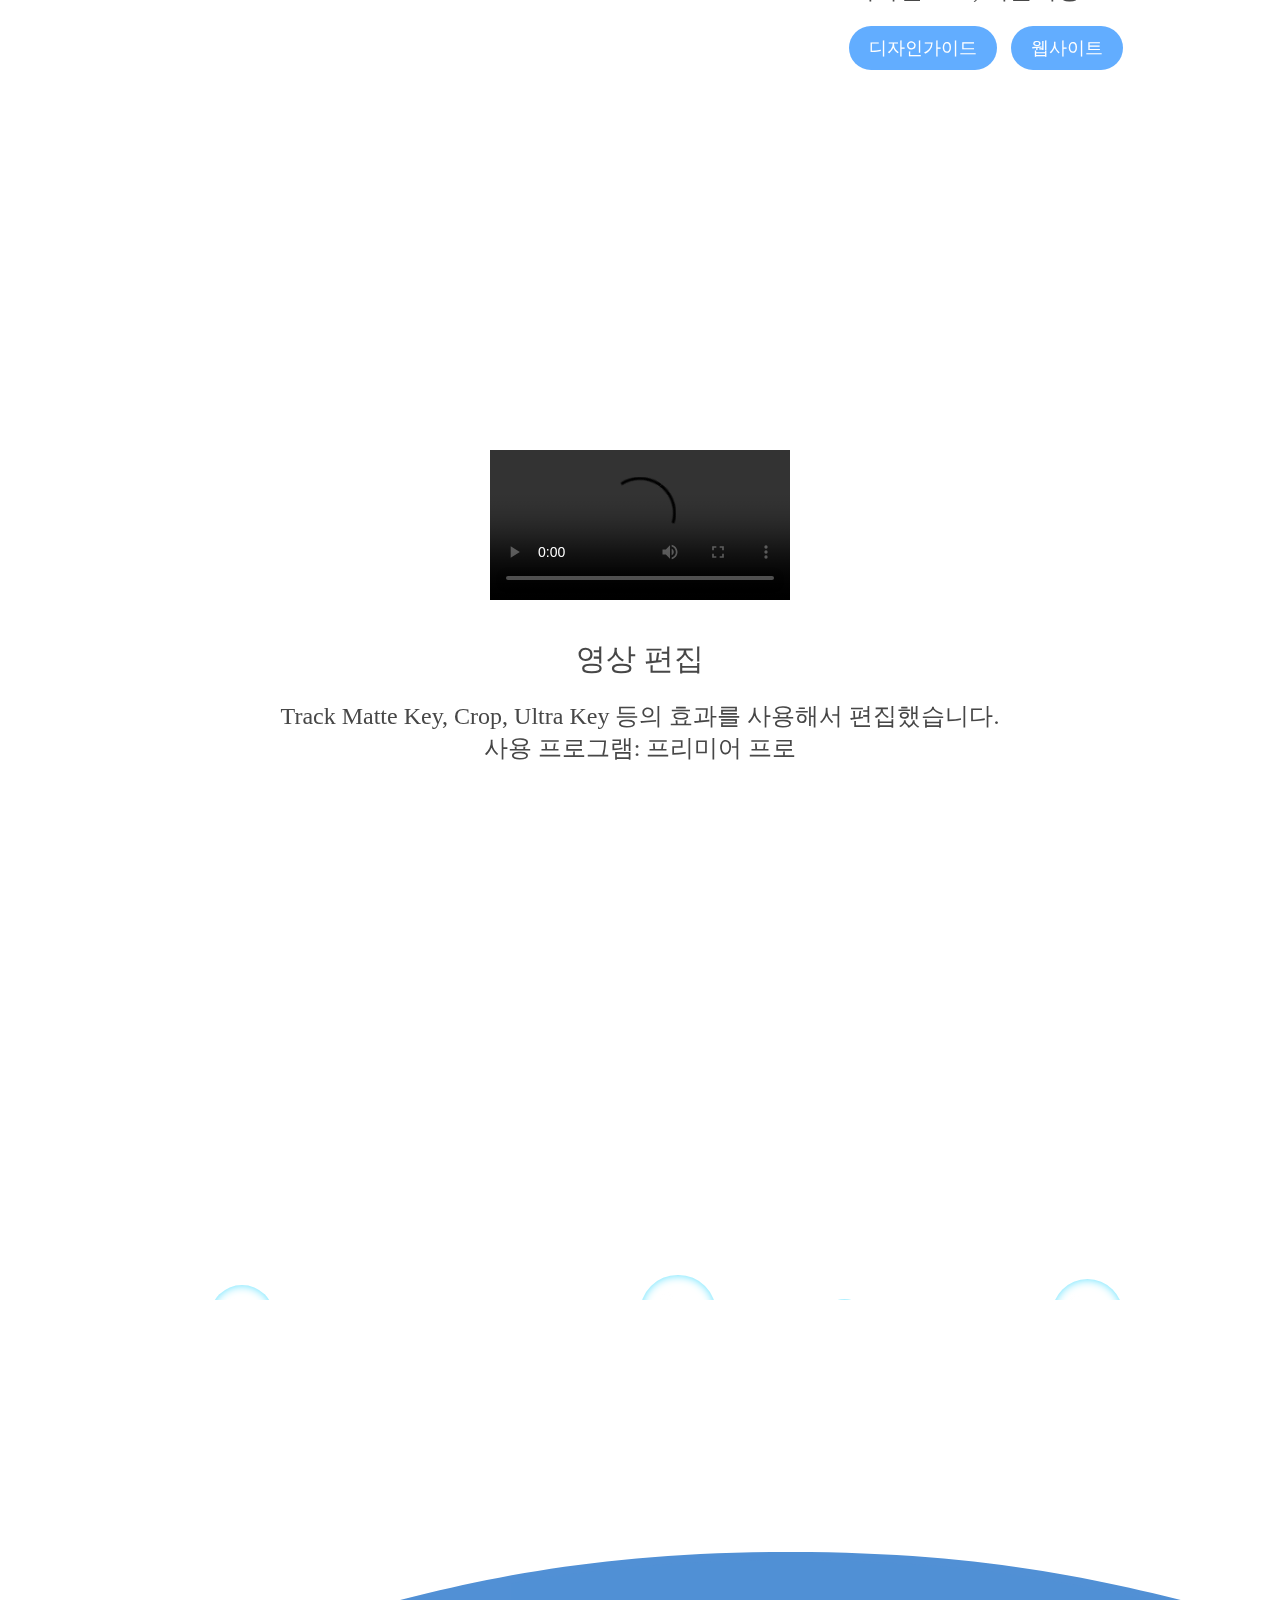
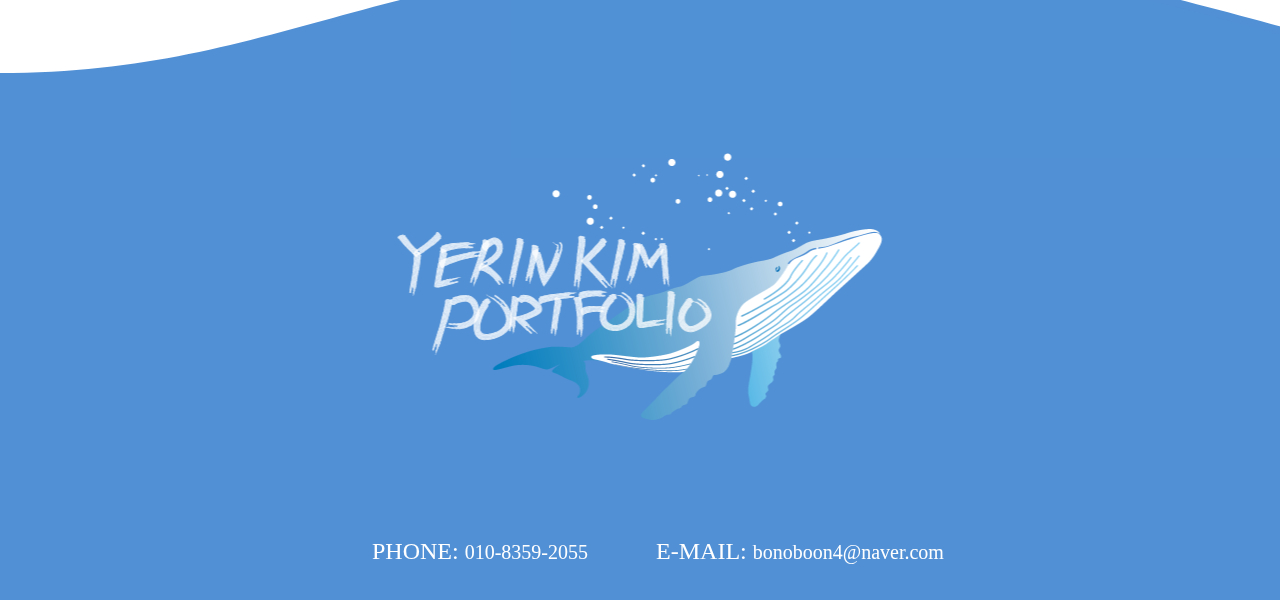
==== commit 8232987e: "~20220720" ====
--- a/index.html
+++ b/index.html
@@ -12,23 +12,27 @@
 <body>
     <header>
         <div class="ocean">
-            <div class="wave1"></div>
-            <div class="wave2"></div>
+            <div class="wave"></div>
+            <div class="wave"></div>
         </div>
         <div class="header-flex-box">
             <div class="logo">
-                <a href=""><img src="./images/logo.png" alt="logo"></a>
+                <a href="./index.html"><img src="./images/logo.png" alt="logo"></a>
             </div>
             <div class="git">
-                <a href=""><img src="./images/git.png" alt="git"></a>
-            </div>
-            <div id="git-pc">
-                <a href=""><img src="./images/git_pc.png" alt="git_pc"></a>
-            </div>
-            <div class="mobile-menu">
-                <span></span>
-                <span></span>
-                <span></span>
+                <a href="https://github.com/bonoboon" target="_blank"><img src="./images/git.png" alt="git"></a>
+            </div>
+            <div id="slide-open">
+                <span></span>
+                <span></span>
+                <span></span>
+            </div>
+            <div id="slide">
+                <ul>
+                    <li><a href="#about-me">ABOUT ME</a></li>
+                    <li><a href="#skill">SKILL</a></li>
+                    <li><a href="#portfolio">PORTFOLIO</a></li>
+                </ul>
             </div>
             <nav>
                 <ul id="gnb">
@@ -38,15 +42,23 @@
                 </ul>
             </nav>
         </div> <!-- header-flex-box -->
-        <div class="whale whale1">
-            <img src="./images/whale1.png" alt="whale1">
-        </div>
-        <div class="whale whale2">
-            <img src="./images/whale2.png" alt="whale2">
-        </div>
-        <div class="whale whale3">
-            <img src="./images/whale3.png" alt="whale3">
-        </div>
+        <!-- <div class="card"> -->
+        <div class="blue-ocean">
+            <div class="blue-whale-line1"></div>					
+            <div class="blue-whale">
+                <div class="blue-whale-main">
+                    <div class="blue-whale-eye"></div>
+                    <div class="gill-container"><div class="blue-whale-gill"></div></div>
+                    <div class="blue-whale-color"></div>
+                    <div class="blue-whale-color-bottom"></div>
+                </div>
+                <div class="blue-whale-backside"><div></div></div>
+                <div class="blue-whale-flipper">
+                </div>						
+            </div>
+        </div>
+        <!-- </div> -->
+	</div>
         <div id="logo-big">
             <h1>
                 YERIN KIM<br>
@@ -63,10 +75,8 @@
                     <div class="me-des">
                         <h3>안녕하세요. 바다처럼 무한한 가능성을 가진 김예린입니다.</h3>
                         <p>
-                            좋아하는 일이라면 어떤 어려움이 생기더라도
-                            포기하지 않고 극복하기 위해 끝까지 노력합니다.
-                            친근한 성격과 뛰어난 적응력을 가지고 있어
-                            사람들과 잘 어울릴 수 있습니다.
+                            어떤 어려움이 있더라도 맡은 일에 책임감을 가지고 끝까지 해냅니다. 친근한 성격과 뛰어난 적응력으로
+                            사람들과 잘 어울릴 수 있습니다. 배우는 것을 좋아하고 새로운 도전을 두려워하지 않습니다.<br><br>
                         </p>
                     </div>
                     <div class="face">
@@ -82,37 +92,47 @@
                 <h2>SKILL</h2>
                 <div class="skill-flex-box">
                     <div class="web">
-                        <div class="html skills">
+                        <div class="skills" id="html">
                             <div class="outer-circle"></div>
                             <div class="inner-circle"></div>
                             <img src="./images/html.png" alt="html" class="icon">
                             <p class="count">90</p>
-                        </div>
-                        <div class="css skills">
+                            <p class="hidden-title">HTML</p>
+                            <p class="hidden-text">시멘틱 태그를 적절한 쓰임새에 맞게 사용하며 웹 표준을 준수한 시멘틱 마크업을 작성합니다.</p>
+                        </div>
+                        <div class="skills" id="css">
                             <div class="outer-circle"></div>
                             <div class="inner-circle"></div>
                             <img src="./images/css.png" alt="css" class="icon">
                             <p class="count">90</p>
-                        </div>
-                        <div class="js skills">
+                            <p class="hidden-title">CSS</p>
+                            <p class="hidden-text">웹 표준 및 웹 접근성을 준수하여 반응형 레이아웃을 제작할 수 있습니다.</p>
+                        </div>
+                        <div class="skills" id="js">
                             <div class="outer-circle"></div>
                             <div class="inner-circle"></div>
                             <img src="./images/js.png" alt="js" class="icon">
                             <p class="count">70</p>
-                        </div>
-                        <div class="jquery skills">
+                            <p class="hidden-title">Javascript</p>
+                            <p class="hidden-text">자바스크립트를 활용한 다양한 애니메이션과 기능 구현이 가능하고, 자바스크립트에 대한 이해도가 높습니다.</p>
+                        </div>
+                        <div class="skills" id="jquery">
                             <div class="outer-circle"></div>
                             <div class="inner-circle"></div>
                             <img src="./images/jquery.png" alt="jquery" class="icon">
                             <p class="count">70</p>
-                        </div>
-                        <div class="sass skills">
+                            <p class="hidden-title">jQuery</p>
+                            <p class="hidden-text">제이쿼리를 활용하여 다양한 애니메이션과 기능을 구현할 수 있습니다.</p>
+                        </div>
+                        <div class="skills" id="sass">
                             <div class="outer-circle"></div>
                             <div class="inner-circle"></div>
                             <img src="./images/sass.png" alt="sass" class="icon">
                             <p class="count">90</p>
-                        </div>
-                        <div class="react skills">
+                            <p class="hidden-title">SASS</p>
+                            <p class="hidden-text">변수와 mixin을 적절히 사용하여 중복을 최소화하고 코드를 간결하게 작성할 수 있습니다.</p>
+                        </div>
+                        <div class="skills" id="react">
                             <div class="outer-circle"></div>
                             <div class="inner-circle"></div>
                             <img src="./images/react.png" alt="react" class="icon">
@@ -120,67 +140,113 @@
                         </div>
                     </div> <!-- web -->
                     <div class="adobe">
-                        <div class="ps skills">
+                        <div class="skills" id="ps">
                             <div class="outer-circle"></div>
                             <div class="inner-circle"></div>
                             <img src="./images/ps.png" alt="ps" class="icon">
                             <p class="count">80</p>
-                        </div>
-                        <div class="ai skills">
+                            <p class="hidden-title">Photoshop</p>
+                            <p class="hidden-text">합성, 사진 편집 등의 2D 그래픽 작업을 비롯한 다양한 웹 페이지 제작을 위한 시안 작업이 가능합니다.</p>
+                        </div>
+                        <div class="skills" id="ai">
                             <div class="outer-circle"></div>
                             <div class="inner-circle"></div>
                             <img src="./images/ai.png" alt="ai" class="icon">
                             <p class="count">80</p>
-                        </div>
-                        <div class="pr skills">
+                            <p class="hidden-title">Illustrator</p>
+                            <p class="hidden-text">로고, 아이콘 제작 등 벡터 소스의 자유로운 제작과 편집이 가능하고 웹 페이지 제작을 위한 시안 작업이 가능합니다.</p>
+                        </div>
+                        <div class="skills" id="pr">
                             <div class="outer-circle"></div>
                             <div class="inner-circle"></div>
                             <img src="./images/pr.png" alt="pr" class="icon">
                             <p class="count">80</p>
-                        </div>
-                        <div class="ae skills">
+                            <p class="hidden-title">Premiere Pro</p>
+                            <p class="hidden-text">프리미어를 활용한 컷편집, 자막, 효과 등 기본적인 영상편집이 가능합니다.</p>
+                        </div>
+                        <div class="skills" id="ae">
                             <div class="outer-circle"></div>
                             <div class="inner-circle"></div>
                             <img src="./images/ae.png" alt="ae" class="icon">
                             <p class="count">60</p>
+                            <p class="hidden-title">After Effect</p>
+                            <p class="hidden-text">애프터이펙트를 활용한 간단한 모션그래픽 작업을 할 수 있습니다.</p>
                         </div>
                     </div> <!-- adobe -->
                 </div> <!-- skill-flex-box -->
+                <div class="popup-overlay">
+                    <div class="popup-content">
+                        <h2 class="popup-title"></h2>
+                        <p class="popup-text"></p>
+                        <button class="close">Close</button>
+                    </div>
+                </div>
             </section>
 
             <section id="portfolio">
                 <h2>PORTFOLIO</h2>
                 <div class="portfolio-flex">
-                    <div class="portfolio">
+                    <div class="portfolio" id="group">
+                        <div class="portfolio-img">
+                            <ul id="portfolio-slide-m">
+                                <li><img src="./images/main_draft_m.png" alt="main_draft_m"></li>
+                                <li><img src="./images/club_draft_m.png" alt="club_draft_m"></li>
+                                <li><img src="./images/wishlist_draft_m.png" alt="wishlist_draft_m"></li>
+                                <li><img src="./images/order_draft_m.png" alt="order_draft_m"></li>
+                                <li><img src="./images/clubdetail_draft_m.png" alt="clubdetail_draft_m"></li>
+                            </ul>
+                            <ul id="portfolio-slide">
+                                <li><img src="./images/main_draft_pc.png" alt="main_draft_pc"></li>
+                                <li><img src="./images/club_draft_pc.png" alt="club_draft_pc"></li>
+                                <li><img src="./images/wishlist_order_draft_pc.png" alt="wishlist_order_draft_pc"></li>
+                                <li><img src="./images/clubdetail_draft_pc.png" alt="clubdetail_draft_pc"></li>
+                            </ul>
+                        </div>
+                        <div class="portfolio-des">
+                            <h3>MIUMIU 리뉴얼 사이트</h3>
+                            <p>
+                                팀프로젝트<br>
+                                제작 인원: 5인<br>
+                                제작 기간: 5주<br>
+                                담당 역할: 팀장, 메인, 클럽, 주문 추적, 위시리스트 페이지<br>
+                                사용 언어: HTML, SCSS, Javascript, jQuery<br>
+                                디자인 30%, 퍼블리싱 50%
+                            </p>
+                            <a href="">디자인가이드</a>
+                            <a href="">웹사이트</a>
+                        </div>
+                    </div>
+                    <div class="portfolio" id="personal">
                         <div class="portfolio-img">
                             <img src="" alt="">
                         </div>
                         <div class="portfolio-des">
-                            <h3>MIUMIU 리뉴얼 사이트</h3>
+                            <h3>개인 프로필 사이트</h3>
+                            <p>
+                                작업물을 모아서 보여줄 수 있는 페이지를 만들었습니다.<br>
+                                반응형 웹 페이지로 제작하였고,<br>
+                                다양한 애니메이션을 사용했습니다.<br>
+                                사용 언어: HTML, SCSS, Javascript, jQuery<br> 
+                                디자인 100%, 퍼블리싱 100%
+                            </p>
                             <a href="">디자인가이드</a>
                             <a href="">웹사이트</a>
                         </div>
                     </div>
-                    <div class="portfolio">
+                    <div class="portfolio" id="clone">
                         <div class="portfolio-img">
-                            <img src="" alt="">
-                        </div>
-                        <div class="portfolio-des">
-                            <h3>개인 프로필 사이트</h3>
-                            <a href="">디자인가이드</a>
-                            <a href="">웹사이트</a>
-                        </div>
-                    </div>
-                    <div class="portfolio">
-                        <div class="portfolio-img">
-                            <img src="" alt="">
+                            <img src="./images/clone_pc.PNG" alt="clone_pc">
                         </div>
                         <div class="portfolio-des">
                             <h3>거제씨월드 클론코딩</h3>
+                            <p>
+                                반응형 웹 페이지로 제작하였고,<br>
+                                최대한 원래 사이트를 구현하려고 하였습니다.
+                            </p>
                             <a href="">웹사이트</a>
                         </div>
                     </div>
-                    <div class="portfolio">
+                    <div class="portfolio" id="javascript">
                         <div class="portfolio-img">
                             <img src="" alt="">
                         </div>
@@ -195,7 +261,11 @@
                 <video controls>
                     <source src="./media/premiere.mp4">
                 </video>
-                <h3>프리미어 프로</h3>
+                <h3>영상 편집</h3>
+                <p>
+                    Track Matte Key, Crop, Ultra Key 등의 효과를 사용해서 편집했습니다.<br>
+                    사용 프로그램: 프리미어 프로
+                </p>
             </section>
         </div> <!-- grid -->
     </main>
@@ -208,7 +278,9 @@
         <div class="footer-logo">
             <a href=""><img src="./images/footer_logo.png" alt="footer_logo"></a>
         </div>
-        
+        <div class="footer-logo-pc">
+            <a href=""><img src="./images/footer_logo_pc.png" alt="footer_logo_pc"></a>
+        </div>
         <div class="phone-mail">
             <div class="phone">
                 <p>PHONE: <span>010-8359-2055</span></p>
@@ -217,6 +289,14 @@
                 <p>E-MAIL: <span>bonoboon4@naver.com</span></p>
             </div>
         </div>
+        <div id="top">
+            <div class="top-bg">
+                <span></span>
+                <span></span>
+                <span></span>
+                <span></span>
+            </div>
+        </div>
     </footer>
 </body>
 </html>--- a/css/index.css
+++ b/css/index.css
@@ -10,7 +10,8 @@
 }
 
 ol,
-ul {
+ul,
+li {
   list-style: none;
 }
 
@@ -79,7 +80,7 @@
     margin-left: 0;
   }
   100% {
-    margin-left: -3200px;
+    margin-left: -1600px;
   }
 }
 @keyframes wave {
@@ -87,7 +88,7 @@
     margin-left: 0;
   }
   100% {
-    margin-left: -3200px;
+    margin-left: -1600px;
   }
 }
 @-webkit-keyframes swell {
@@ -112,23 +113,103 @@
     transform: translate3d(0, -25px, 0);
   }
 }
-@-webkit-keyframes fill {
+@-webkit-keyframes fill90 {
   from {
-    top: 200px;
+    top: 100%;
     transform: translate(-50%) rotate(0deg);
   }
   to {
-    top: 50px;
+    top: 10%;
     transform: translate(-50%) rotate(360deg);
   }
 }
-@keyframes fill {
+@keyframes fill90 {
   from {
-    top: 200px;
+    top: 100%;
     transform: translate(-50%) rotate(0deg);
   }
   to {
-    top: 50px;
+    top: 10%;
+    transform: translate(-50%) rotate(360deg);
+  }
+}
+@-webkit-keyframes fill80 {
+  from {
+    top: 100%;
+    transform: translate(-50%) rotate(0deg);
+  }
+  to {
+    top: 20%;
+    transform: translate(-50%) rotate(360deg);
+  }
+}
+@keyframes fill80 {
+  from {
+    top: 100%;
+    transform: translate(-50%) rotate(0deg);
+  }
+  to {
+    top: 20%;
+    transform: translate(-50%) rotate(360deg);
+  }
+}
+@-webkit-keyframes fill70 {
+  from {
+    top: 100%;
+    transform: translate(-50%) rotate(0deg);
+  }
+  to {
+    top: 30%;
+    transform: translate(-50%) rotate(360deg);
+  }
+}
+@keyframes fill70 {
+  from {
+    top: 100%;
+    transform: translate(-50%) rotate(0deg);
+  }
+  to {
+    top: 30%;
+    transform: translate(-50%) rotate(360deg);
+  }
+}
+@-webkit-keyframes fill60 {
+  from {
+    top: 100%;
+    transform: translate(-50%) rotate(0deg);
+  }
+  to {
+    top: 40%;
+    transform: translate(-50%) rotate(360deg);
+  }
+}
+@keyframes fill60 {
+  from {
+    top: 100%;
+    transform: translate(-50%) rotate(0deg);
+  }
+  to {
+    top: 40%;
+    transform: translate(-50%) rotate(360deg);
+  }
+}
+@-webkit-keyframes fill50 {
+  from {
+    top: 100%;
+    transform: translate(-50%) rotate(0deg);
+  }
+  to {
+    top: 50%;
+    transform: translate(-50%) rotate(360deg);
+  }
+}
+@keyframes fill50 {
+  from {
+    top: 100%;
+    transform: translate(-50%) rotate(0deg);
+  }
+  to {
+    top: 50%;
     transform: translate(-50%) rotate(360deg);
   }
 }
@@ -161,7 +242,7 @@
     opacity: 1;
   }
   100% {
-    transform: translateY(-130000%);
+    transform: translateY(-20000%);
     opacity: 0;
   }
 }
@@ -174,7 +255,7 @@
     opacity: 1;
   }
   100% {
-    transform: translateY(-130000%);
+    transform: translateY(-20000%);
     opacity: 0;
   }
 }
@@ -206,25 +287,21 @@
   top: 0;
   background: #5190d5;
 }
-header .ocean .wave1 {
+header .ocean .wave {
   background: url(../images/header_wave.svg) repeat-x;
   position: absolute;
   bottom: -170px;
   width: 6400px;
-  height: 180px;
+  height: 170px;
   -webkit-animation: wave 7s cubic-bezier(0.36, 0.45, 0.63, 0.53) infinite;
           animation: wave 7s cubic-bezier(0.36, 0.45, 0.63, 0.53) infinite;
   transform: translate3d(0, 0, 0);
 }
-header .ocean .wave2 {
-  background: url(../images/header_wave2.svg) repeat-x;
-  position: absolute;
-  bottom: -160px;
-  width: 6400px;
-  height: 180px;
+header .ocean .wave:nth-of-type(2) {
+  bottom: -178px;
   -webkit-animation: wave 7s cubic-bezier(0.36, 0.45, 0.63, 0.53) -0.125s infinite, swell 7s ease -1.25s infinite;
           animation: wave 7s cubic-bezier(0.36, 0.45, 0.63, 0.53) -0.125s infinite, swell 7s ease -1.25s infinite;
-  transform: translate3d(0, 0, 0);
+  opacity: 0.7;
 }
 header img {
   width: 100%;
@@ -262,37 +339,64 @@
 header div.header-flex-box div.git {
   padding-top: 8px;
 }
-@media screen and (min-width: 1024px) {
-  header div.header-flex-box div.git {
+header div.header-flex-box div#slide-open,
+header div.header-flex-box div#slide-open span {
+  display: inline-block;
+  transition: all 0.4s;
+}
+header div.header-flex-box div#slide-open {
+  position: relative;
+  width: 25px;
+  height: 23px;
+  margin-top: 12px;
+  cursor: pointer;
+}
+@media screen and (min-width: 1024px) {
+  header div.header-flex-box div#slide-open {
     display: none;
   }
 }
-header div.header-flex-box div#git-pc {
-  opacity: 0;
-}
-@media screen and (min-width: 1024px) {
-  header div.header-flex-box div#git-pc {
-    position: fixed;
-    right: 50px;
-    bottom: 35px;
-    z-index: 100;
-  }
-}
-header div.header-flex-box div.mobile-menu {
-  padding-top: 15px;
-}
-@media screen and (min-width: 1024px) {
-  header div.header-flex-box div.mobile-menu {
+header div.header-flex-box div#slide-open span {
+  position: absolute;
+  left: 0;
+  width: 100%;
+  height: 3px;
+  background-color: #fff;
+  border-radius: 4px;
+}
+header div.header-flex-box div#slide-open span:nth-of-type(1) {
+  top: 0;
+}
+header div.header-flex-box div#slide-open span:nth-of-type(2) {
+  top: 10px;
+}
+header div.header-flex-box div#slide-open span:nth-of-type(3) {
+  bottom: 0;
+}
+header div.header-flex-box div#slide {
+  position: absolute;
+  top: 50px;
+  left: 0;
+  width: 100%;
+  background-color: rgba(255, 255, 255, 0.5);
+  z-index: 1;
+}
+@media screen and (min-width: 1024px) {
+  header div.header-flex-box div#slide {
     display: none;
   }
 }
-header div.header-flex-box div.mobile-menu span {
-  width: 25px;
-  height: 2px;
-  background-color: #ffffff;
-}
-header div.header-flex-box div.mobile-menu span:nth-child(2) {
-  margin: 7px 0;
+header div.header-flex-box div#slide ul li {
+  display: inline-block;
+  width: 100%;
+  padding: 5px;
+  border-bottom: 1px solid #666666;
+}
+header div.header-flex-box div#slide ul li a {
+  color: #333333;
+  padding-right: 10px;
+  text-align: right;
+  font-size: 20px;
 }
 header div.header-flex-box nav {
   display: none;
@@ -312,25 +416,406 @@
   font-size: 18px;
   color: white;
 }
-header div.whale {
-  position: absolute;
+header .blue-ocean {
+  position: relative;
+  width: 100%;
+  height: 100%;
+  overflow: hidden;
+}
+header .blue-whale {
+  height: 7vmin;
+  width: 13vmin;
+  background-color: transparent;
+  position: absolute;
+  left: 50%;
+  transform: translateX(-50%) rotate(0deg);
+  border-radius: 0% 30% 5% 0%;
   top: 30%;
-  left: 50%;
-  width: 65%;
-  transform: translate(-50%, -50%);
-}
-@media screen and (min-width: 1024px) {
-  header div.whale {
-    width: 50%;
-  }
-}
-header div.whale img {
-  margin: 0 auto;
-}
-@media screen and (min-width: 1024px) {
-  header div.whale img {
-    width: 45%;
-  }
+}
+header .blue-whale:after {
+  content: "";
+  z-index: -1;
+  width: 20vmin;
+  height: 6vmin;
+  position: absolute;
+  transform: rotate(10deg);
+  top: 52%;
+  right: -6%;
+  background: linear-gradient(to bottom, #4C6180 0%, #607aa0 80%, #607aa0 82%, #607aa0 84%, #607aa0 100%, #607aa0 100%);
+  opacity: 0.1;
+}
+header .blue-whale-color {
+  height: 2vmin;
+  width: 17vmin;
+  background-color: transparent;
+  position: absolute;
+  top: 4vmin;
+  left: 1vmin;
+  box-shadow: 2vmin -6vmin 6vmin #fff;
+  z-index: 1;
+}
+header .blue-whale-color-bottom {
+  height: 0.5vmin;
+  width: 17vmin;
+  background-color: transparent;
+  position: absolute;
+  top: 2.5vmin;
+  left: 1vmin;
+  box-shadow: -1vmin 4vmin 4vmin #090E15;
+  z-index: 1;
+}
+@-webkit-keyframes whale-move {
+  0% {
+    transform: translateX(-50%);
+  }
+  100% {
+    transform: translateX(500%);
+  }
+}
+@keyframes whale-move {
+  0% {
+    transform: translateX(-50%);
+  }
+  100% {
+    transform: translateX(500%);
+  }
+}
+header .blue-whale-main {
+  height: 7vmin;
+  width: 20vmin;
+  background: #5fe1ff;
+  position: absolute;
+  left: 30%;
+  transform: translateX(-50%) rotate(0deg);
+  border-radius: 0% 30% 2% 0%;
+  transform-origin: 0% 50%;
+  overflow: hidden;
+  z-index: 1;
+}
+@-webkit-keyframes whale-swim {
+  0% {
+    transform: translateX(-50%) rotate(0deg);
+  }
+  25% {
+    transform: translateX(-50%) rotate(-3deg);
+  }
+  50% {
+    transform: translateX(-50%) rotate(0deg);
+  }
+  75% {
+    transform: translateX(-50%) rotate(3deg);
+  }
+  100% {
+    transform: translateX(-50%) rotate(0deg);
+  }
+}
+@keyframes whale-swim {
+  0% {
+    transform: translateX(-50%) rotate(0deg);
+  }
+  25% {
+    transform: translateX(-50%) rotate(-3deg);
+  }
+  50% {
+    transform: translateX(-50%) rotate(0deg);
+  }
+  75% {
+    transform: translateX(-50%) rotate(3deg);
+  }
+  100% {
+    transform: translateX(-50%) rotate(0deg);
+  }
+}
+header .blue-whale-backside {
+  height: 7vmin;
+  width: 12vmin;
+  background: #758AA7;
+  position: absolute;
+  left: -124%;
+  border-radius: 0% 0% 0% 100%;
+  overflow: hidden;
+  box-shadow: inset 0vmin -2vmin 3vmin #71819A;
+}
+header .blue-whale-eye {
+  position: absolute;
+  top: 70%;
+  right: 30%;
+  width: 1vmin;
+  height: 0.3vmin;
+  border-radius: 50%;
+  background-color: #6E798A;
+}
+header .gill-container {
+  background-color: transparent;
+  height: 3vmin;
+  width: 4vmin;
+  border-radius: 0 0 4vmin 0;
+  position: absolute;
+  left: 25%;
+  top: 70%;
+  transform-origin: 100% 100%;
+  overflow: hidden;
+}
+header .blue-whale-gill {
+  background-color: #9DA6B5;
+  height: 3vmin;
+  width: 5vmin;
+  border-radius: 0 0 4vmin 0;
+  position: absolute;
+  -webkit-animation: whale-gill 3s ease-in-out infinite;
+          animation: whale-gill 3s ease-in-out infinite;
+  transform-origin: 100% 100%;
+  transform: rotate(15deg);
+}
+@-webkit-keyframes whale-gill {
+  0% {
+    height: 2vmin;
+    box-shadow: 2px 2px 2px #62728A;
+  }
+  10% {
+    height: 3vmin;
+    box-shadow: none;
+  }
+  70% {
+    height: 3vmin;
+    box-shadow: none;
+  }
+  80% {
+    height: 2vmin;
+    box-shadow: 2px 2px 2px #62728A;
+  }
+  100% {
+    height: 2vmin;
+    box-shadow: 2px 2px 2px #62728A;
+  }
+}
+@keyframes whale-gill {
+  0% {
+    height: 2vmin;
+    box-shadow: 2px 2px 2px #62728A;
+  }
+  10% {
+    height: 3vmin;
+    box-shadow: none;
+  }
+  70% {
+    height: 3vmin;
+    box-shadow: none;
+  }
+  80% {
+    height: 2vmin;
+    box-shadow: 2px 2px 2px #62728A;
+  }
+  100% {
+    height: 2vmin;
+    box-shadow: 2px 2px 2px #62728A;
+  }
+}
+header .blue-ocean:hover .blue-whale-gill {
+  -webkit-animation: whale-gill1 3s ease-in-out infinite;
+          animation: whale-gill1 3s ease-in-out infinite;
+}
+@-webkit-keyframes whale-gill1 {
+  0% {
+    height: 2vmin;
+    box-shadow: 2px 2px 2px #62728A;
+  }
+  10% {
+    height: 3vmin;
+    box-shadow: none;
+  }
+  70% {
+    height: 3vmin;
+    box-shadow: none;
+  }
+  80% {
+    height: 2vmin;
+    box-shadow: 2px 2px 2px #62728A;
+  }
+  100% {
+    height: 2vmin;
+    box-shadow: 2px 2px 2px #62728A;
+  }
+}
+@keyframes whale-gill1 {
+  0% {
+    height: 2vmin;
+    box-shadow: 2px 2px 2px #62728A;
+  }
+  10% {
+    height: 3vmin;
+    box-shadow: none;
+  }
+  70% {
+    height: 3vmin;
+    box-shadow: none;
+  }
+  80% {
+    height: 2vmin;
+    box-shadow: 2px 2px 2px #62728A;
+  }
+  100% {
+    height: 2vmin;
+    box-shadow: 2px 2px 2px #62728A;
+  }
+}
+header .blue-whale-flipper {
+  left: -166%;
+  top: -36%;
+  position: absolute;
+  width: 6vmin;
+  height: 2.5vmin;
+  background-color: #687B96;
+  border-radius: 0px 20vmin 0px 20vmin;
+  transform-origin: 100% 100%;
+  transition: 0.4s ease-in-out;
+  transform: rotate(-73deg);
+  -webkit-animation: flipper-simple 3s ease-in-out infinite;
+          animation: flipper-simple 3s ease-in-out infinite;
+}
+header .blue-whale-flipper:after {
+  content: "";
+  left: 0%;
+  top: 0%;
+  position: absolute;
+  width: 6vmin;
+  height: 2.5vmin;
+  background-color: #758AA7;
+  border-radius: 0px 20vmin 0px 20vmin;
+  transform-origin: 100% 100%;
+  transition: 0.4s ease-in-out;
+  transform: rotate(-20deg);
+}
+@-webkit-keyframes whale-swim-back {
+  0% {
+    border-radius: 10% 0% 0% 100%;
+  }
+  25% {
+    border-radius: 10% 0% 0% 100%;
+  }
+  50% {
+    border-radius: 100% 0% 0% 10%;
+  }
+  75% {
+    border-radius: 100% 0% 0% 10%;
+  }
+  100% {
+    border-radius: 10% 0% 0% 100%;
+  }
+}
+@keyframes whale-swim-back {
+  0% {
+    border-radius: 10% 0% 0% 100%;
+  }
+  25% {
+    border-radius: 10% 0% 0% 100%;
+  }
+  50% {
+    border-radius: 100% 0% 0% 10%;
+  }
+  75% {
+    border-radius: 100% 0% 0% 10%;
+  }
+  100% {
+    border-radius: 10% 0% 0% 100%;
+  }
+}
+@-webkit-keyframes flipper-simple {
+  0% {
+    transform: rotate(-73deg);
+  }
+  25% {
+    transform: rotate(-13deg);
+  }
+  70% {
+    transform: rotate(-13deg);
+  }
+  100% {
+    transform: rotate(-73deg);
+  }
+}
+@keyframes flipper-simple {
+  0% {
+    transform: rotate(-73deg);
+  }
+  25% {
+    transform: rotate(-13deg);
+  }
+  70% {
+    transform: rotate(-13deg);
+  }
+  100% {
+    transform: rotate(-73deg);
+  }
+}
+@-webkit-keyframes flipper-move {
+  0% {
+    top: -35%;
+    transform: rotate(-73deg);
+  }
+  25% {
+    top: -35%;
+    transform: rotate(25deg);
+  }
+  50% {
+    top: 58%;
+    transform: rotate(25deg);
+  }
+  75% {
+    top: 58%;
+    transform: rotate(-73deg);
+  }
+  100% {
+    top: -35%;
+    transform: rotate(-73deg);
+  }
+}
+@keyframes flipper-move {
+  0% {
+    top: -35%;
+    transform: rotate(-73deg);
+  }
+  25% {
+    top: -35%;
+    transform: rotate(25deg);
+  }
+  50% {
+    top: 58%;
+    transform: rotate(25deg);
+  }
+  75% {
+    top: 58%;
+    transform: rotate(-73deg);
+  }
+  100% {
+    top: -35%;
+    transform: rotate(-73deg);
+  }
+}
+header .blue-ocean:hover .blue-whale {
+  -webkit-animation: whale-move 15s linear infinite;
+          animation: whale-move 15s linear infinite;
+}
+header .blue-ocean:hover .blue-whale-main {
+  -webkit-animation: whale-swim 2s linear infinite;
+          animation: whale-swim 2s linear infinite;
+}
+header .blue-ocean:hover .blue-whale-backside {
+  -webkit-animation: whale-swim-back 2s linear infinite;
+          animation: whale-swim-back 2s linear infinite;
+}
+header .blue-ocean:hover .blue-whale-flipper {
+  -webkit-animation: flipper-move 2s linear infinite;
+          animation: flipper-move 2s linear infinite;
+}
+header .blue-whale-line1 {
+  width: 40vmin;
+  height: 5vmin;
+  background-color: transparent;
+  position: absolute;
+  left: 40%;
+  top: -10%;
+  box-shadow: 1vmin 2vmin 25vmin #F5DAF4;
 }
 header div#logo-big {
   position: absolute;
@@ -366,8 +851,8 @@
   border-radius: 50%;
   pointer-events: none;
   box-shadow: inset 0 0 10px #5fe1ff;
-  -webkit-animation: bubble 100s linear infinite;
-          animation: bubble 100s linear infinite;
+  -webkit-animation: bubble 60s linear infinite;
+          animation: bubble 60s linear infinite;
 }
 main#bubble span:before {
   content: "";
@@ -388,10 +873,11 @@
   background: url(../images/title_back.png) no-repeat 0 10px;
 }
 main#bubble section h3 {
-  margin-bottom: 40px;
+  margin-bottom: 20px;
   font-weight: 500;
 }
 main#bubble section p {
+  margin-bottom: 20px;
   font-size: 24px;
 }
 @media screen and (min-width: 1024px) {
@@ -432,6 +918,9 @@
 }
 main#bubble section#about-me div.me-flex-box div.face-pc img {
   width: 100%;
+}
+main#bubble section#skill {
+  position: relative;
 }
 @media screen and (min-width: 1024px) {
   main#bubble section#skill {
@@ -461,8 +950,6 @@
   left: 50%;
   transform: translateX(-50%);
   border-radius: 20%;
-  -webkit-animation: fill 10s ease-in-out infinite;
-          animation: fill 10s ease-in-out infinite;
   -webkit-animation-delay: 0s;
           animation-delay: 0s;
 }
@@ -483,14 +970,44 @@
   left: 50%;
   transform: translateX(-50%);
 }
-main#bubble section#skill p {
+main#bubble section#skill div#html .outer-circle::before,
+main#bubble section#skill div#css .outer-circle::before,
+main#bubble section#skill div#sass .outer-circle::before {
+  -webkit-animation: fill90 10s ease-in-out infinite;
+          animation: fill90 10s ease-in-out infinite;
+}
+main#bubble section#skill div#ps .outer-circle::before,
+main#bubble section#skill div#ai .outer-circle::before,
+main#bubble section#skill div#pr .outer-circle::before {
+  -webkit-animation: fill80 10s ease-in-out infinite;
+          animation: fill80 10s ease-in-out infinite;
+}
+main#bubble section#skill div#js .outer-circle::before,
+main#bubble section#skill div#jquery .outer-circle::before {
+  -webkit-animation: fill70 10s ease-in-out infinite;
+          animation: fill70 10s ease-in-out infinite;
+}
+main#bubble section#skill div#ae .outer-circle::before {
+  -webkit-animation: fill60 10s ease-in-out infinite;
+          animation: fill60 10s ease-in-out infinite;
+}
+main#bubble section#skill div#react .outer-circle::before {
+  -webkit-animation: fill50 10s ease-in-out infinite;
+          animation: fill50 10s ease-in-out infinite;
+}
+main#bubble section#skill p.count {
   position: absolute;
   left: 50%;
   bottom: 50px;
+  margin-bottom: 0;
   transform: translateX(-50%);
   font-family: "CookieRun-Regular";
   font-size: 24px;
   color: #886cff;
+}
+main#bubble section#skill p.hidden-title,
+main#bubble section#skill p.hidden-text {
+  display: none;
 }
 main#bubble section#skill div.skill-flex-box {
   display: flex;
@@ -516,9 +1033,45 @@
     width: 50%;
   }
 }
-@media screen and (min-width: 1024px) {
-  main#bubble section#skill div.adobe div.skills:nth-child(3), main#bubble section#skill div.adobe div.skills:last-child {
+main#bubble section#skill div.skill-flex-box div.web div.skills,
+main#bubble section#skill div.skill-flex-box div.adobe div.skills {
+  cursor: pointer;
+}
+@media screen and (min-width: 1024px) {
+  main#bubble section#skill div.skill-flex-box div.adobe div.skills:nth-child(3), main#bubble section#skill div.skill-flex-box div.adobe div.skills:last-child {
     margin-top: -225px;
+  }
+}
+main#bubble section#skill .popup-overlay {
+  position: absolute;
+  top: 90px;
+  left: 25%;
+  width: 50%;
+  height: 50%;
+  visibility: hidden;
+  border: 3px solid #666666;
+  background: #ffffff;
+}
+main#bubble section#skill .popup-overlay.active {
+  visibility: visible;
+  text-align: center;
+}
+main#bubble section#skill .popup-content {
+  visibility: hidden;
+}
+main#bubble section#skill .popup-content h2 {
+  font-size: 36px;
+  background: none;
+}
+main#bubble section#skill .popup-content p {
+  font-size: 30px;
+}
+main#bubble section#skill .popup-content.active {
+  visibility: visible;
+}
+@media screen and (min-width: 1024px) {
+  main#bubble section#portfolio {
+    height: 100vh;
   }
 }
 main#bubble section#portfolio a {
@@ -541,52 +1094,85 @@
   }
 }
 main#bubble section#portfolio div.portfolio-flex div.portfolio {
+  width: 100%;
+}
+@media screen and (min-width: 1024px) {
+  main#bubble section#portfolio div.portfolio-flex div.portfolio {
+    display: flex;
+    justify-content: space-around;
+    align-items: center;
+    min-width: 100%;
+    overflow: hidden;
+    margin-bottom: 0;
+  }
+}
+main#bubble section#portfolio div.portfolio-flex div.portfolio div.portfolio-img {
+  width: 200px;
+  overflow: hidden;
+  margin: 0 auto;
+}
+main#bubble section#portfolio div.portfolio-flex div.portfolio div.portfolio-img ul#portfolio-slide-m {
   display: flex;
-  width: 100%;
-  margin-bottom: 40px;
-}
-@media screen and (min-width: 1024px) {
-  main#bubble section#portfolio div.portfolio-flex div.portfolio {
-    min-width: 100vw;
-    min-height: 100vh;
-    align-items: center;
-    margin-bottom: 0;
-  }
-}
-main#bubble section#portfolio div.portfolio-flex div.portfolio div.portfolio-img {
-  height: 250px;
+  position: relative;
+  width: 1000px;
+  margin-bottom: 20px;
+}
+@media screen and (min-width: 1024px) {
+  main#bubble section#portfolio div.portfolio-flex div.portfolio div.portfolio-img ul#portfolio-slide-m {
+    display: none;
+    margin: 0;
+  }
+}
+main#bubble section#portfolio div.portfolio-flex div.portfolio div.portfolio-img ul#portfolio-slide-m li {
+  width: 200px;
+}
+main#bubble section#portfolio div.portfolio-flex div.portfolio div.portfolio-img ul#portfolio-slide-m li img {
+  width: 100%;
+}
+main#bubble section#portfolio div.portfolio-flex div.portfolio div.portfolio-img ul#portfolio-slide {
+  display: none;
+}
+@media screen and (min-width: 1024px) {
+  main#bubble section#portfolio div.portfolio-flex div.portfolio div.portfolio-img ul#portfolio-slide {
+    display: flex;
+    position: relative;
+    width: 800px;
+  }
+}
+main#bubble section#portfolio div.portfolio-flex div.portfolio div.portfolio-img ul#portfolio-slide li {
+  width: 200px;
+}
+main#bubble section#portfolio div.portfolio-flex div.portfolio div.portfolio-img ul#portfolio-slide li img {
+  width: 100%;
+}
+main#bubble section#portfolio div.portfolio-flex div.portfolio div.portfolio-des {
+  text-align: center;
+}
+@media screen and (min-width: 1024px) {
+  main#bubble section#portfolio div.portfolio-flex div.portfolio div.portfolio-des {
+    width: 40%;
+  }
+}
+main#bubble section#portfolio div.portfolio-flex div#clone div.portfolio-img {
+  width: 600px;
+}
+main#bubble section#portfolio div.portfolio-flex div#clone div.portfolio-img img {
+  width: 100%;
+}
+main#bubble section#video {
+  width: 100%;
+  text-align: center;
+}
+@media screen and (min-width: 1024px) {
+  main#bubble section#video {
+    height: 100vh;
+  }
+}
+main#bubble section#video video {
   margin: 0 auto 35px;
   background-color: #f6ffeb;
 }
-@media screen and (min-width: 1024px) {
-  main#bubble section#portfolio div.portfolio-flex div.portfolio div.portfolio-img {
-    width: 670px;
-    height: 400px;
-    margin: 0;
-  }
-}
-main#bubble section#portfolio div.portfolio-flex div.portfolio div.portfolio-des {
-  text-align: center;
-}
-@media screen and (min-width: 1024px) {
-  main#bubble section#portfolio div.portfolio-flex div.portfolio div.portfolio-des {
-    width: 40%;
-  }
-}
-main#bubble section#video {
-  width: 100%;
-  text-align: center;
-}
-@media screen and (min-width: 1024px) {
-  main#bubble section#video {
-    height: 100vh;
-  }
-}
-main#bubble section#video video {
-  width: 100%;
-  margin: 0 auto 35px;
-  background-color: #f6ffeb;
-}
+
 footer {
   position: relative;
   width: 100%;
@@ -638,6 +1224,18 @@
     display: none;
   }
 }
+footer div.footer-logo-pc {
+  display: none;
+}
+@media screen and (min-width: 1024px) {
+  footer div.footer-logo-pc {
+    display: block;
+    position: absolute;
+    bottom: 20%;
+    left: 50%;
+    transform: translateX(-50%);
+  }
+}
 footer div.phone-mail {
   display: flex;
   justify-content: space-around;
@@ -674,4 +1272,54 @@
   footer div.phone-mail div p span {
     font-size: 20px;
   }
+}
+footer div#top {
+  opacity: 0;
+}
+@media screen and (min-width: 1024px) {
+  footer div#top {
+    position: fixed;
+    right: 50px;
+    bottom: 50px;
+    z-index: 100;
+    width: 50px;
+    height: 50px;
+  }
+}
+footer div#top div.top-bg {
+  position: relative;
+  width: 50px;
+  height: 50px;
+  border-radius: 50%;
+  background-color: #00c4ff;
+}
+footer div#top div.top-bg span {
+  position: absolute;
+  top: 25px;
+  left: 22px;
+  width: 20px;
+  height: 5px;
+  background-color: #fff;
+  border-radius: 5px;
+}
+footer div#top div.top-bg span:first-child {
+  top: 15px;
+  left: 10px;
+  width: 5px;
+  height: 5px;
+  border-radius: 50%;
+}
+footer div#top div.top-bg span:nth-child(2) {
+  top: 15px;
+  left: 35px;
+  width: 5px;
+  height: 5px;
+  border-radius: 50%;
+}
+footer div#top div.top-bg span:nth-child(3) {
+  transform: rotate(-45deg);
+  margin-left: -12px;
+}
+footer div#top div.top-bg span:last-child {
+  transform: rotate(45deg);
 }/*# sourceMappingURL=index.css.map */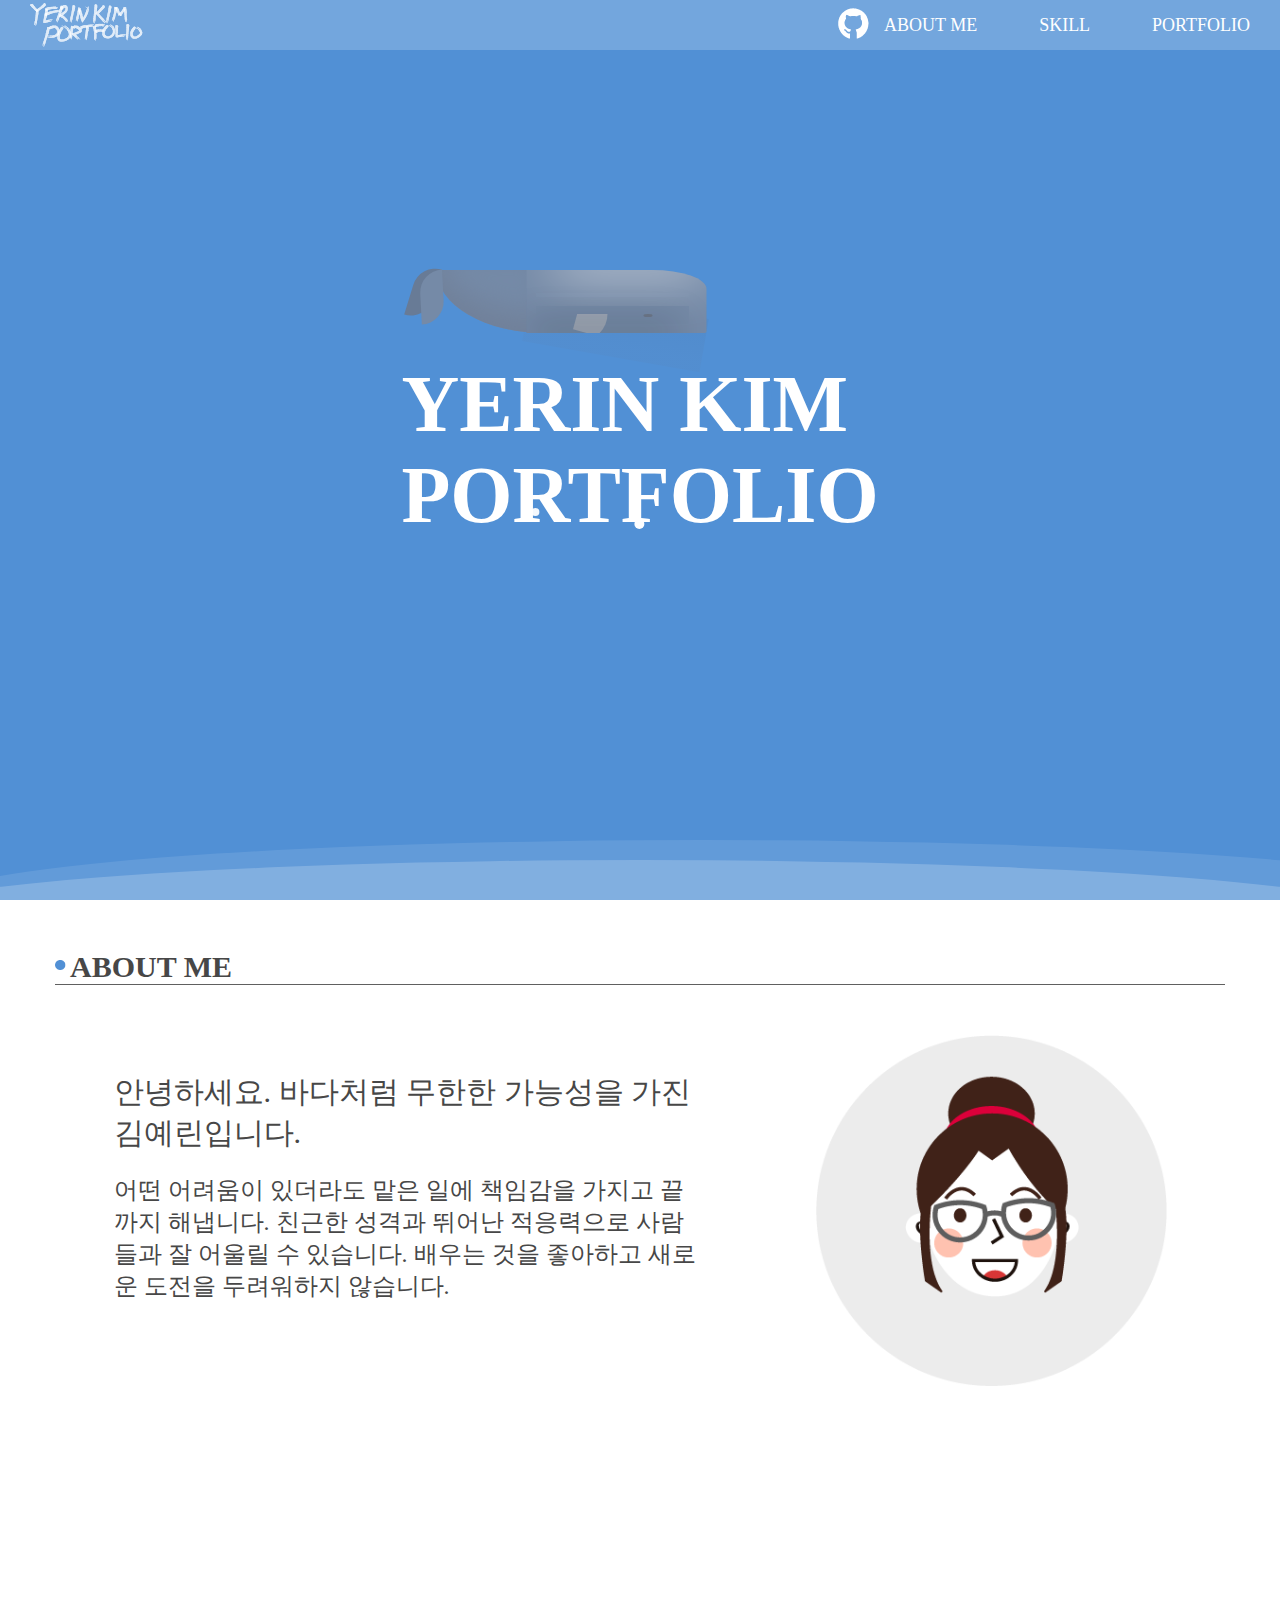
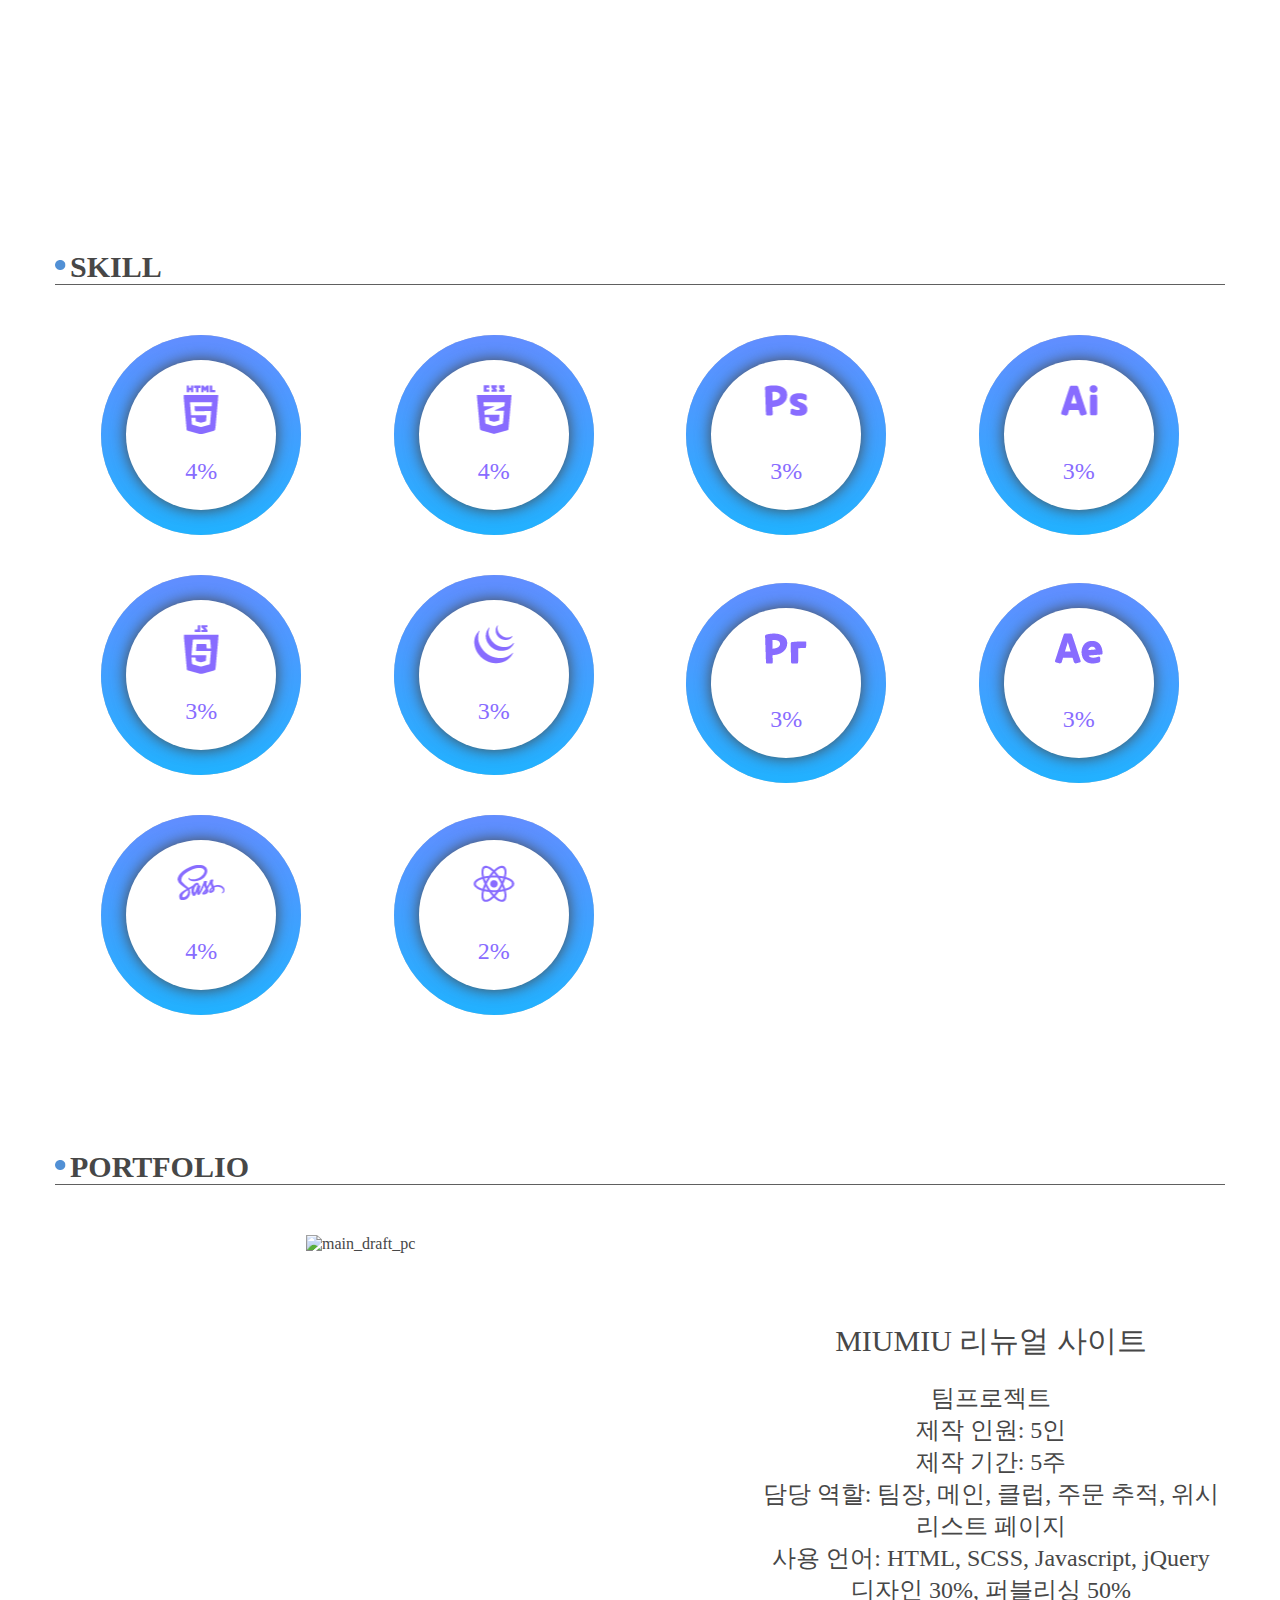
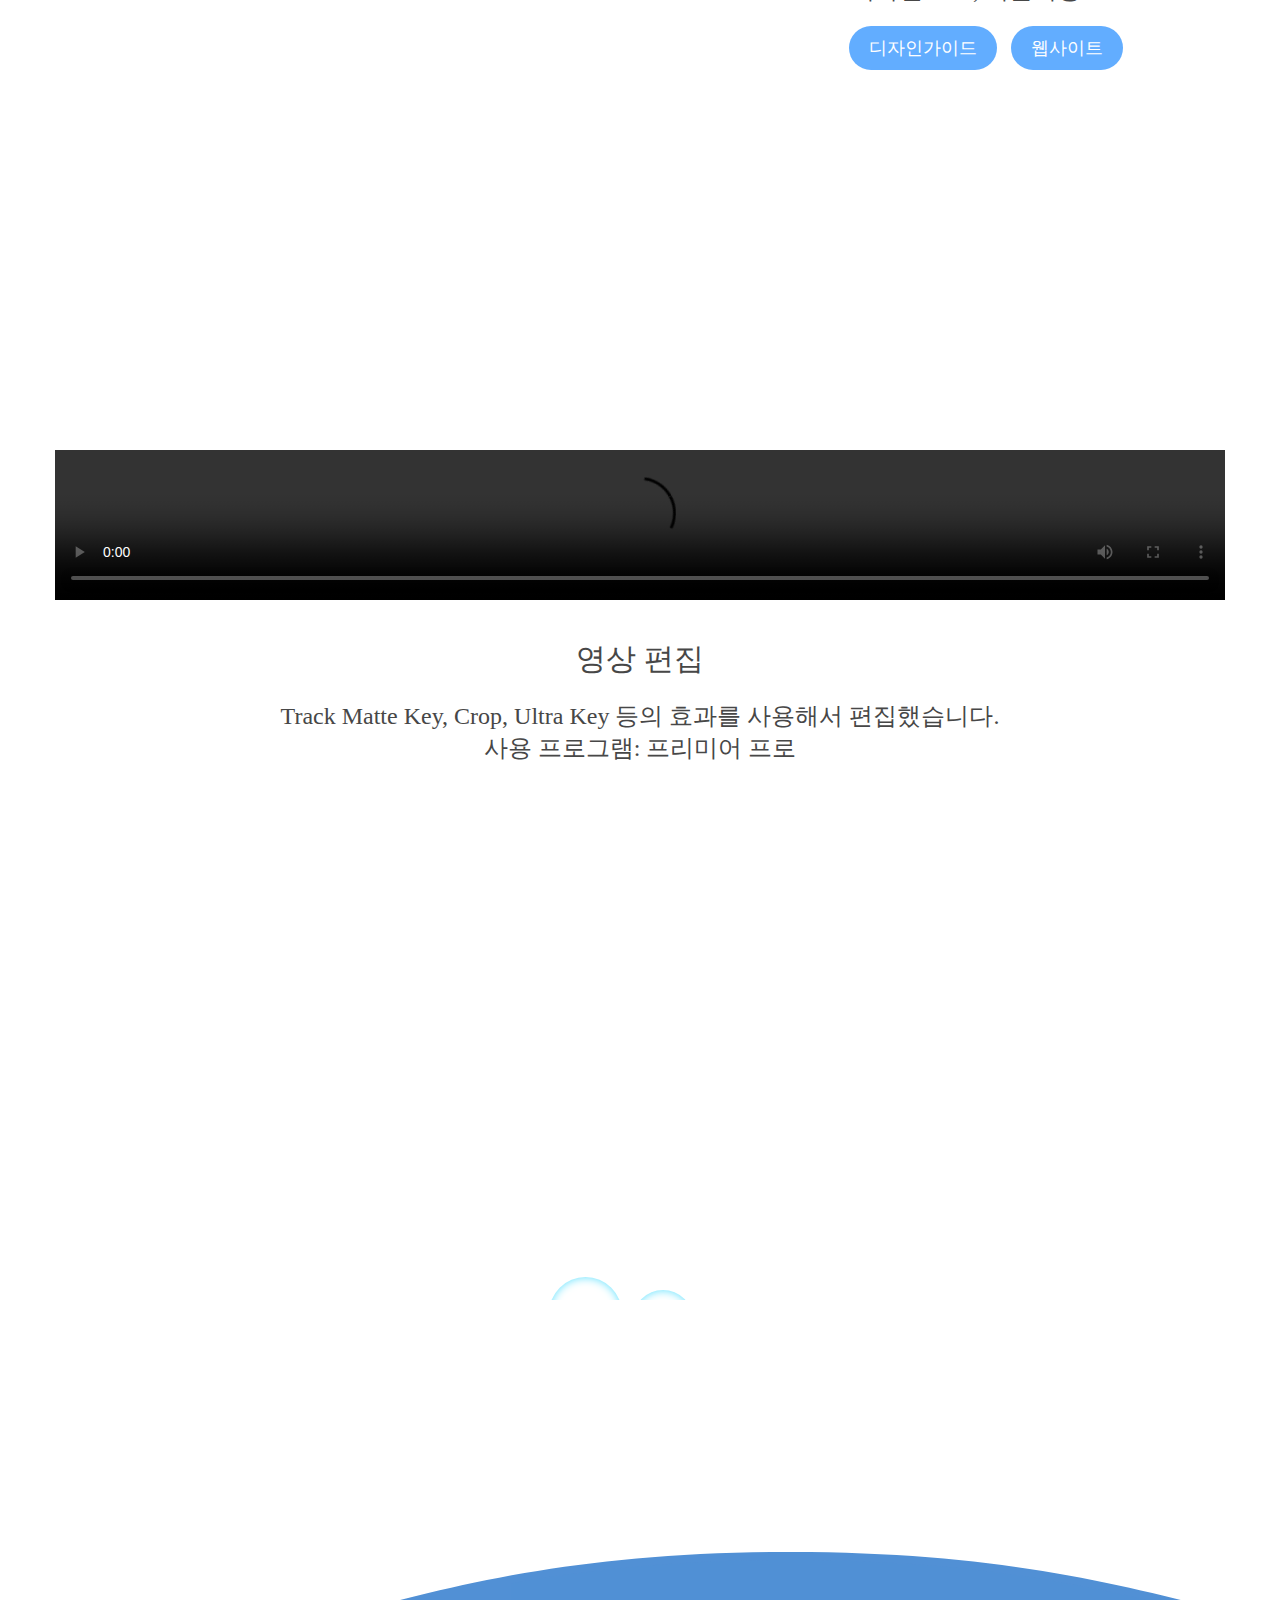
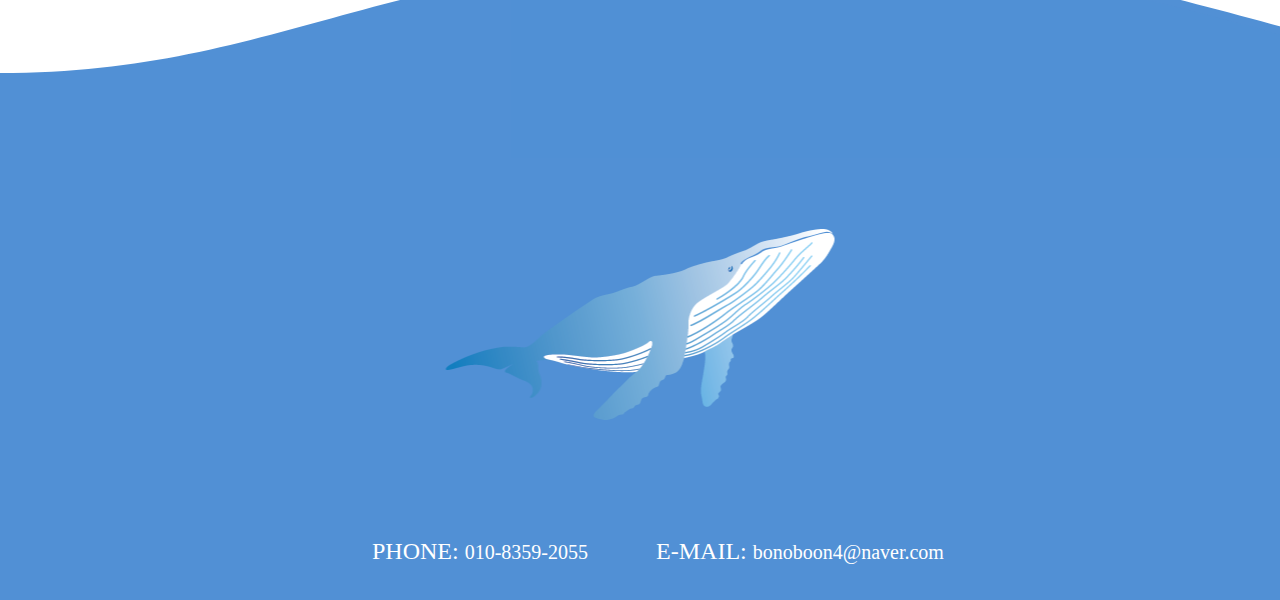
==== commit 4fa65641: "20220721" ====
--- a/index.html
+++ b/index.html
@@ -11,10 +11,30 @@
 </head>
 <body>
     <header>
-        <div class="ocean">
-            <div class="wave"></div>
-            <div class="wave"></div>
-        </div>
+        <div id="ocean">
+            <div class="blue-whale">
+                <div class="blue-whale-main">
+                    <div class="blue-whale-eye"></div>
+                    <div class="gill-container">
+                        <div class="blue-whale-gill"></div>
+                    </div>
+                    <div class="blue-whale-color"></div>
+                    <div class="blue-whale-color-bottom"></div>
+                </div>
+                <div class="blue-whale-backside"><div></div></div>
+                <div class="blue-whale-flipper"></div>						
+            </div> <!-- blue-whale -->
+            <div class="bubbles">
+                <span></span>
+                <span></span>
+                <span></span>
+                <span></span>
+                <span></span>
+                <span></span>
+                <span></span>
+                <span></span>
+            </div> <!-- bubbles -->
+        </div> <!-- ocean -->
         <div class="header-flex-box">
             <div class="logo">
                 <a href="./index.html"><img src="./images/logo.png" alt="logo"></a>
@@ -42,23 +62,8 @@
                 </ul>
             </nav>
         </div> <!-- header-flex-box -->
-        <!-- <div class="card"> -->
-        <div class="blue-ocean">
-            <div class="blue-whale-line1"></div>					
-            <div class="blue-whale">
-                <div class="blue-whale-main">
-                    <div class="blue-whale-eye"></div>
-                    <div class="gill-container"><div class="blue-whale-gill"></div></div>
-                    <div class="blue-whale-color"></div>
-                    <div class="blue-whale-color-bottom"></div>
-                </div>
-                <div class="blue-whale-backside"><div></div></div>
-                <div class="blue-whale-flipper">
-                </div>						
-            </div>
-        </div>
-        <!-- </div> -->
-	</div>
+        
+	
         <div id="logo-big">
             <h1>
                 YERIN KIM<br>
@@ -271,15 +276,45 @@
     </main>
 
     <footer>
-        <div class="ocean">
+        <div id="footer-ocean">
             <div class="wave"></div>
             <div class="wave"></div>
-          </div>
+            <svg class="fish" id="fish">
+                <path
+                   id="fish2"
+                   d="m 172.04828,20.913839 c 0.0489,-0.444179 -0.2178,-0.896934 -1.01784,-1.415715 -0.72801,-0.475049 -1.4826,-0.932948 -2.2149,-1.401138 -1.6035,-1.028129 -3.29018,-1.969653 -4.89798,-3.079244 -4.67074,-3.24131 -10.22127,-4.404923 -15.76322,-5.1509392 -2.27235,-0.286401 -4.81223,-0.168925 -6.72186,-1.574351 -1.48174,-1.081294 -4.04993,-4.828523 -6.86506,-6.456038 -0.4862,-0.290688 -2.77227,-1.44486897 -2.77227,-1.44486897 0,0 1.30939,3.55000597 1.60951,4.26429497 0.69542,1.644664 -0.38158,3.063809 -0.83262,4.642447 -0.29069,1.0418502 2.13772,0.8129002 2.26463,1.7827212 0.18179,1.432007 -4.15197,1.936211 -6.59152,2.417263 -3.65634,0.715146 -7.91635,2.082841 -11.56925,0.884071 -4.3046,-1.38313 -7.37269,-4.129669 -10.46566,-7.2354952 1.43801,6.7252892 5.4382,10.6028562 5.6157,11.4226162 0.18607,0.905509 -0.45961,1.091584 -1.04099,1.682394 -1.28967,1.265655 -6.91566,7.731125 -6.93366,9.781383 1.61379,-0.247815 3.56115,-1.660957 4.9803,-2.485862 1.58035,-0.905509 7.60593,-5.373029 9.29347,-6.065023 0.38587,-0.160351 5.0549,-1.531476 5.09434,-0.932949 0.0695,0.932949 -0.30784,1.137031 -0.18436,1.527189 0.22638,0.746016 1.44144,1.465449 2.02282,1.985088 1.50918,1.292237 3.21044,2.42841 4.27373,4.156252 1.49203,2.401827 1.55805,4.999163 1.98251,7.677102 0.99469,-0.111473 2.0091,-2.17545 2.55961,-2.992638 0.51278,-0.772598 2.38639,-4.07136 3.09725,-4.275442 0.67227,-0.204082 2.75511,0.958673 3.50284,1.180763 2.85973,0.848057 5.644,1.353976 8.56032,1.353976 3.50799,0.0094 12.726,0.258104 19.55505,-4.800226 0.75545,-0.567658 2.55703,-2.731104 2.55703,-2.731104 0,0 -0.37644,-0.577091 -1.04785,-0.790605 0.89779,-0.584808 1.8659,-1.211633 1.94993,-1.925922 z"
+                   inkscape:connector-curvature="0"
+                   sodipodi:nodetypes="cccccccccccccccccccccccccccccccc" />
+                <path
+                   sodipodi:nodetypes="cccccccccccccccccccccccccccccccc"
+                   inkscape:connector-curvature="0"
+                   d="m 234.99441,42.953992 c 0.0489,-0.44418 -0.2178,-0.896934 -1.01784,-1.415715 -0.72801,-0.47505 -1.4826,-0.932949 -2.2149,-1.401138 -1.6035,-1.02813 -3.29018,-1.969653 -4.89798,-3.079245 -4.67074,-3.24131 -10.22127,-4.404923 -15.76322,-5.150939 -2.27235,-0.286401 -4.81223,-0.168925 -6.72186,-1.574351 -1.48174,-1.081294 -4.04993,-4.828523 -6.86506,-6.456038 -0.4862,-0.290688 -2.77227,-1.444869 -2.77227,-1.444869 0,0 1.30939,3.550006 1.60951,4.264295 0.69542,1.644664 -0.38158,3.063809 -0.83262,4.642447 -0.29069,1.04185 2.13772,0.8129 2.26463,1.782721 0.18179,1.432007 -4.15197,1.936211 -6.59152,2.417263 -3.65634,0.715146 -7.91635,2.082842 -11.56925,0.884072 -4.3046,-1.383131 -7.37269,-4.12967 -10.46566,-7.235496 1.43801,6.725289 5.4382,10.602857 5.6157,11.422617 0.18607,0.905508 -0.45961,1.091583 -1.04099,1.682394 -1.28967,1.265654 -6.91566,7.731125 -6.93366,9.781382 1.61379,-0.247815 3.56115,-1.660957 4.9803,-2.485862 1.58035,-0.905509 7.60593,-5.373029 9.29347,-6.065023 0.38587,-0.160351 5.0549,-1.531476 5.09434,-0.932948 0.0695,0.932948 -0.30784,1.137031 -0.18436,1.527188 0.22638,0.746016 1.44144,1.46545 2.02282,1.985088 1.50918,1.292237 3.21044,2.42841 4.27373,4.156252 1.49203,2.401827 1.55805,4.999163 1.98251,7.677102 0.99469,-0.111473 2.0091,-2.17545 2.55961,-2.992638 0.51278,-0.772598 2.38639,-4.071359 3.09725,-4.275442 0.67227,-0.204082 2.75511,0.958673 3.50284,1.180763 2.85973,0.848057 5.644,1.353976 8.56032,1.353976 3.50799,0.0094 12.726,0.258104 19.55505,-4.800226 0.75545,-0.567658 2.55703,-2.731104 2.55703,-2.731104 0,0 -0.37644,-0.57709 -1.04785,-0.790605 0.89779,-0.584808 1.8659,-1.211633 1.94993,-1.925921 z"
+                   id="fish3" />
+                <path
+                   id="fish6"
+                   d="m 200.07076,80.737109 c 0.0489,-0.44418 -0.2178,-0.896934 -1.01784,-1.415715 -0.72801,-0.47505 -1.4826,-0.932949 -2.2149,-1.401138 -1.6035,-1.02813 -3.29018,-1.969653 -4.89798,-3.079245 -4.67074,-3.24131 -10.22127,-4.404923 -15.76322,-5.150939 -2.27235,-0.286401 -4.81223,-0.168925 -6.72186,-1.574351 -1.48174,-1.081294 -4.04993,-4.828523 -6.86506,-6.456038 -0.4862,-0.290688 -2.77227,-1.444869 -2.77227,-1.444869 0,0 1.30939,3.550006 1.60951,4.264295 0.69542,1.644664 -0.38158,3.063809 -0.83262,4.642447 -0.29069,1.04185 2.13772,0.8129 2.26463,1.782721 0.18179,1.432007 -4.15197,1.936211 -6.59152,2.417263 -3.65634,0.715146 -7.91635,2.082842 -11.56925,0.884072 -4.3046,-1.383131 -7.37269,-4.12967 -10.46566,-7.235496 1.43801,6.725289 5.4382,10.602857 5.6157,11.422617 0.18607,0.905508 -0.45961,1.091583 -1.04099,1.682394 -1.28967,1.265654 -6.91566,7.731125 -6.93366,9.781382 1.61379,-0.247815 3.56115,-1.660957 4.9803,-2.485862 1.58035,-0.905509 7.60593,-5.373029 9.29347,-6.065023 0.38587,-0.160351 5.0549,-1.531476 5.09434,-0.932948 0.0695,0.932948 -0.30784,1.137031 -0.18436,1.527188 0.22638,0.746016 1.44144,1.46545 2.02282,1.985088 1.50918,1.292237 3.21044,2.42841 4.27373,4.156252 1.49203,2.401827 1.55805,4.999163 1.98251,7.677102 0.99469,-0.111473 2.0091,-2.17545 2.55961,-2.992638 0.51278,-0.772598 2.38639,-4.071359 3.09725,-4.275442 0.67227,-0.204082 2.75511,0.958673 3.50284,1.180763 2.85973,0.848057 5.644,1.353976 8.56032,1.353976 3.50799,0.0094 12.726,0.258104 19.55505,-4.800226 0.75545,-0.567658 2.55703,-2.731104 2.55703,-2.731104 0,0 -0.37644,-0.57709 -1.04785,-0.790605 0.89779,-0.584808 1.8659,-1.211633 1.94993,-1.925921 z"
+                   inkscape:connector-curvature="0"
+                   sodipodi:nodetypes="cccccccccccccccccccccccccccccccc" />
+                <path
+                   sodipodi:nodetypes="cccccccccccccccccccccccccccccccc"
+                   inkscape:connector-curvature="0"
+                   d="m 77.275623,89.018799 c 0.0489,-0.44418 -0.2178,-0.896934 -1.01784,-1.415715 -0.72801,-0.47505 -1.4826,-0.932949 -2.2149,-1.401138 -1.6035,-1.02813 -3.29018,-1.969653 -4.89798,-3.079245 -4.67074,-3.24131 -10.22127,-4.404923 -15.76322,-5.150939 -2.272347,-0.286401 -4.812227,-0.168925 -6.721857,-1.574351 -1.48174,-1.081294 -4.04993,-4.828523 -6.86506,-6.456038 -0.4862,-0.290688 -2.77227,-1.444869 -2.77227,-1.444869 0,0 1.30939,3.550006 1.60951,4.264295 0.69542,1.644664 -0.38158,3.063809 -0.83262,4.642447 -0.29069,1.04185 2.13772,0.8129 2.26463,1.782721 0.18179,1.432007 -4.15197,1.936211 -6.59152,2.417263 -3.65634,0.715146 -7.91635,2.082842 -11.56925,0.884072 -4.3046,-1.383131 -7.37269,-4.12967 -10.46566,-7.235496 1.43801,6.725289 5.4382,10.602857 5.6157,11.422617 0.18607,0.905508 -0.45961,1.091583 -1.04099,1.682394 -1.28967,1.265654 -6.9156603,7.731122 -6.9336603,9.781382 1.6137903,-0.24782 3.5611503,-1.66096 4.9803003,-2.48586 1.58035,-0.90551 7.60593,-5.37303 9.29347,-6.065025 0.38587,-0.160351 5.0549,-1.531476 5.09434,-0.932948 0.0695,0.932948 -0.30784,1.137031 -0.18436,1.527183 0.22638,0.74602 1.44144,1.46546 2.02282,1.98509 1.50918,1.29224 3.21044,2.42841 4.27373,4.15625 1.49203,2.40183 1.55805,4.999171 1.98251,7.677111 0.99469,-0.11148 2.0091,-2.17545 2.55961,-2.99264 0.51278,-0.7726 2.38639,-4.071361 3.09725,-4.275441 0.67227,-0.20408 2.75511,0.95867 3.50284,1.18076 2.85973,0.84806 5.644,1.35398 8.560317,1.35398 3.50799,0.009 12.726,0.2581 19.55505,-4.80023 0.75545,-0.56766 2.55703,-2.7311 2.55703,-2.7311 0,0 -0.37644,-0.57709 -1.04785,-0.79061 0.89779,-0.58481 1.8659,-1.211632 1.94993,-1.92592 z"
+                   id="fish4" />
+                <path
+                   id="fish5"
+                   d="m 127.65312,60.900973 c 0.0489,-0.44418 -0.2178,-0.896934 -1.01784,-1.415715 -0.72801,-0.47505 -1.4826,-0.932949 -2.2149,-1.401138 -1.6035,-1.02813 -3.29018,-1.969653 -4.89799,-3.079245 -4.67074,-3.24131 -10.22127,-4.404923 -15.76322,-5.150939 -2.27235,-0.286401 -4.812228,-0.168925 -6.721858,-1.574351 -1.48174,-1.081294 -4.04993,-4.828523 -6.86506,-6.456038 -0.4862,-0.290688 -2.77227,-1.444869 -2.77227,-1.444869 0,0 1.30939,3.550006 1.60951,4.264295 0.69542,1.644664 -0.38158,3.063809 -0.83262,4.642447 -0.29069,1.04185 2.13772,0.8129 2.26463,1.782721 0.18179,1.432007 -4.15197,1.936211 -6.59152,2.417263 -3.65634,0.715146 -7.91635,2.082842 -11.56925,0.884072 -4.3046,-1.383131 -7.37269,-4.12967 -10.46566,-7.235496 1.43801,6.725289 5.4382,10.602857 5.6157,11.422617 0.18607,0.905508 -0.45961,1.091583 -1.04099,1.682394 -1.28967,1.265654 -6.91566,7.731125 -6.93366,9.781382 1.61379,-0.247815 3.56115,-1.660957 4.9803,-2.485862 1.58035,-0.905509 7.60593,-5.373029 9.29347,-6.065023 0.38587,-0.160351 5.0549,-1.531476 5.09434,-0.932948 0.0695,0.932948 -0.30784,1.137031 -0.18436,1.527188 0.22638,0.746016 1.44144,1.46545 2.02282,1.985088 1.50918,1.292237 3.21044,2.42841 4.27373,4.156252 1.49203,2.401827 1.55805,4.999163 1.98251,7.677102 0.99469,-0.111473 2.0091,-2.17545 2.55961,-2.992638 0.51278,-0.772598 2.38639,-4.071359 3.09725,-4.275442 0.67227,-0.204082 2.75511,0.958673 3.50284,1.180763 2.85973,0.848057 5.643998,1.353976 8.560318,1.353976 3.50799,0.0094 12.726,0.258104 19.55506,-4.800226 0.75545,-0.567658 2.55703,-2.731104 2.55703,-2.731104 0,0 -0.37644,-0.57709 -1.04785,-0.790605 0.89779,-0.584808 1.8659,-1.211633 1.94993,-1.925921 z"
+                   inkscape:connector-curvature="0"
+                   sodipodi:nodetypes="cccccccccccccccccccccccccccccccc" />
+                <path
+                    d="m 68.19699,20.522295 c 0.0489,-0.44418 -0.2178,-0.896934 -1.01784,-1.415715 -0.72801,-0.47505 -1.4826,-0.932949 -2.2149,-1.401138 -1.6035,-1.02813 -3.29018,-1.969653 -4.89798,-3.079245 C 55.39553,11.384887 49.845,10.221274 44.30305,9.4752582 42.0307,9.1888572 39.49082,9.3063332 37.58119,7.900907 36.09945,6.819613 33.53126,3.072384 30.71613,1.444869 30.22993,1.154181 27.94386,0 27.94386,0 c 0,0 1.30939,3.550006 1.60951,4.264295 0.69542,1.644664 -0.38158,3.063809 -0.83262,4.642447 -0.29069,1.0418502 2.13772,0.8129002 2.26463,1.782721 0.18179,1.432007 -4.15197,1.936211 -6.59152,2.417263 -3.65634,0.715146 -7.91635,2.082842 -11.56925,0.884072 C 8.52001,12.607667 5.45192,9.8611282 2.35895,6.755302 3.79696,13.480591 7.79715,17.358159 7.97465,18.177919 8.16072,19.083427 7.51504,19.269502 6.93366,19.860313 5.64399,21.125967 0.018,27.591438 0,29.641695 1.61379,29.39388 3.56115,27.980738 4.9803,27.155833 c 1.58035,-0.905509 7.60593,-5.373029 9.29347,-6.065023 0.38587,-0.160351 5.0549,-1.531476 5.09434,-0.932948 0.0695,0.932948 -0.30784,1.137031 -0.18436,1.527188 0.22638,0.746016 1.44144,1.46545 2.02282,1.985088 1.50918,1.292237 3.21044,2.42841 4.27373,4.156252 1.49203,2.401827 1.55805,4.999163 1.98251,7.677102 0.99469,-0.111473 2.0091,-2.17545 2.55961,-2.992638 0.51278,-0.772598 2.38639,-4.071359 3.09725,-4.275442 0.67227,-0.204082 2.75511,0.958673 3.50284,1.180763 2.85973,0.848057 5.644,1.353976 8.56032,1.353976 3.50799,0.0094 12.726,0.258104 19.55505,-4.800226 0.75545,-0.567658 2.55703,-2.731104 2.55703,-2.731104 0,0 -0.37644,-0.57709 -1.04785,-0.790605 0.89779,-0.584808 1.8659,-1.211633 1.94993,-1.925921 z"
+                   id="fish1" />
+              </svg>
+        </div>
         <div class="footer-logo">
             <a href=""><img src="./images/footer_logo.png" alt="footer_logo"></a>
         </div>
-        <div class="footer-logo-pc">
-            <a href=""><img src="./images/footer_logo_pc.png" alt="footer_logo_pc"></a>
+        <div class="footer-whale">
+            <img src="./images/footer_whale.png" alt="footer_whale">
         </div>
         <div class="phone-mail">
             <div class="phone">
--- a/css/index.css
+++ b/css/index.css
@@ -216,21 +216,17 @@
 @-webkit-keyframes animate {
   0% {
     transform: translate(-50, -50%);
-    opacity: 1;
-  }
-  0% {
+  }
+  100% {
     transform: translate(-50, -1000%);
-    opacity: 1;
   }
 }
 @keyframes animate {
   0% {
     transform: translate(-50, -50%);
-    opacity: 1;
-  }
-  0% {
+  }
+  100% {
     transform: translate(-50, -1000%);
-    opacity: 1;
   }
 }
 @-webkit-keyframes bubble {
@@ -238,9 +234,6 @@
     transform: translateY(0%);
     opacity: 1;
   }
-  99% {
-    opacity: 1;
-  }
   100% {
     transform: translateY(-20000%);
     opacity: 0;
@@ -251,12 +244,415 @@
     transform: translateY(0%);
     opacity: 1;
   }
-  99% {
-    opacity: 1;
-  }
   100% {
     transform: translateY(-20000%);
     opacity: 0;
+  }
+}
+@-webkit-keyframes whale-move {
+  0% {
+    transform: translateX(-50%);
+  }
+  100% {
+    transform: translateX(500%);
+  }
+}
+@keyframes whale-move {
+  0% {
+    transform: translateX(-50%);
+  }
+  100% {
+    transform: translateX(500%);
+  }
+}
+@-webkit-keyframes whale-swim {
+  0% {
+    transform: translateX(-50%) rotate(0deg);
+  }
+  25% {
+    transform: translateX(-50%) rotate(-3deg);
+  }
+  50% {
+    transform: translateX(-50%) rotate(0deg);
+  }
+  75% {
+    transform: translateX(-50%) rotate(3deg);
+  }
+  100% {
+    transform: translateX(-50%) rotate(0deg);
+  }
+}
+@keyframes whale-swim {
+  0% {
+    transform: translateX(-50%) rotate(0deg);
+  }
+  25% {
+    transform: translateX(-50%) rotate(-3deg);
+  }
+  50% {
+    transform: translateX(-50%) rotate(0deg);
+  }
+  75% {
+    transform: translateX(-50%) rotate(3deg);
+  }
+  100% {
+    transform: translateX(-50%) rotate(0deg);
+  }
+}
+@-webkit-keyframes whale-gill {
+  0% {
+    height: 2vmin;
+    box-shadow: 2px 2px 2px #62728A;
+  }
+  10% {
+    height: 3vmin;
+    box-shadow: none;
+  }
+  70% {
+    height: 3vmin;
+    box-shadow: none;
+  }
+  80% {
+    height: 2vmin;
+    box-shadow: 2px 2px 2px #62728A;
+  }
+  100% {
+    height: 2vmin;
+    box-shadow: 2px 2px 2px #62728A;
+  }
+}
+@keyframes whale-gill {
+  0% {
+    height: 2vmin;
+    box-shadow: 2px 2px 2px #62728A;
+  }
+  10% {
+    height: 3vmin;
+    box-shadow: none;
+  }
+  70% {
+    height: 3vmin;
+    box-shadow: none;
+  }
+  80% {
+    height: 2vmin;
+    box-shadow: 2px 2px 2px #62728A;
+  }
+  100% {
+    height: 2vmin;
+    box-shadow: 2px 2px 2px #62728A;
+  }
+}
+@-webkit-keyframes whale-gill1 {
+  0% {
+    height: 2vmin;
+    box-shadow: 2px 2px 2px #62728A;
+  }
+  10% {
+    height: 3vmin;
+    box-shadow: none;
+  }
+  70% {
+    height: 3vmin;
+    box-shadow: none;
+  }
+  80% {
+    height: 2vmin;
+    box-shadow: 2px 2px 2px #62728A;
+  }
+  100% {
+    height: 2vmin;
+    box-shadow: 2px 2px 2px #62728A;
+  }
+}
+@keyframes whale-gill1 {
+  0% {
+    height: 2vmin;
+    box-shadow: 2px 2px 2px #62728A;
+  }
+  10% {
+    height: 3vmin;
+    box-shadow: none;
+  }
+  70% {
+    height: 3vmin;
+    box-shadow: none;
+  }
+  80% {
+    height: 2vmin;
+    box-shadow: 2px 2px 2px #62728A;
+  }
+  100% {
+    height: 2vmin;
+    box-shadow: 2px 2px 2px #62728A;
+  }
+}
+@-webkit-keyframes whale-swim-back {
+  0% {
+    border-radius: 10% 0% 0% 100%;
+  }
+  25% {
+    border-radius: 10% 0% 0% 100%;
+  }
+  50% {
+    border-radius: 100% 0% 0% 10%;
+  }
+  75% {
+    border-radius: 100% 0% 0% 10%;
+  }
+  100% {
+    border-radius: 10% 0% 0% 100%;
+  }
+}
+@keyframes whale-swim-back {
+  0% {
+    border-radius: 10% 0% 0% 100%;
+  }
+  25% {
+    border-radius: 10% 0% 0% 100%;
+  }
+  50% {
+    border-radius: 100% 0% 0% 10%;
+  }
+  75% {
+    border-radius: 100% 0% 0% 10%;
+  }
+  100% {
+    border-radius: 10% 0% 0% 100%;
+  }
+}
+@-webkit-keyframes flipper-simple {
+  0% {
+    transform: rotate(-73deg);
+  }
+  25% {
+    transform: rotate(-13deg);
+  }
+  70% {
+    transform: rotate(-13deg);
+  }
+  100% {
+    transform: rotate(-73deg);
+  }
+}
+@keyframes flipper-simple {
+  0% {
+    transform: rotate(-73deg);
+  }
+  25% {
+    transform: rotate(-13deg);
+  }
+  70% {
+    transform: rotate(-13deg);
+  }
+  100% {
+    transform: rotate(-73deg);
+  }
+}
+@-webkit-keyframes flipper-move {
+  0% {
+    top: -35%;
+    transform: rotate(-73deg);
+  }
+  25% {
+    top: -35%;
+    transform: rotate(25deg);
+  }
+  50% {
+    top: 58%;
+    transform: rotate(25deg);
+  }
+  75% {
+    top: 58%;
+    transform: rotate(-73deg);
+  }
+  100% {
+    top: -35%;
+    transform: rotate(-73deg);
+  }
+}
+@keyframes flipper-move {
+  0% {
+    top: -35%;
+    transform: rotate(-73deg);
+  }
+  25% {
+    top: -35%;
+    transform: rotate(25deg);
+  }
+  50% {
+    top: 58%;
+    transform: rotate(25deg);
+  }
+  75% {
+    top: 58%;
+    transform: rotate(-73deg);
+  }
+  100% {
+    top: -35%;
+    transform: rotate(-73deg);
+  }
+}
+@-webkit-keyframes anim1 {
+  0% {
+    transform: rotateY(0deg);
+  }
+  50% {
+    transform: rotateY(30deg);
+  }
+  100% {
+    transform: rotateY(0deg);
+  }
+}
+@keyframes anim1 {
+  0% {
+    transform: rotateY(0deg);
+  }
+  50% {
+    transform: rotateY(30deg);
+  }
+  100% {
+    transform: rotateY(0deg);
+  }
+}
+@-webkit-keyframes anim2 {
+  0% {
+    transform: rotateY(30deg);
+  }
+  50% {
+    transform: rotateY(0deg);
+  }
+  100% {
+    transform: rotateY(30deg);
+  }
+}
+@keyframes anim2 {
+  0% {
+    transform: rotateY(30deg);
+  }
+  50% {
+    transform: rotateY(0deg);
+  }
+  100% {
+    transform: rotateY(30deg);
+  }
+}
+@-webkit-keyframes swim {
+  0% {
+    margin-left: -235px;
+  }
+  70% {
+    margin-left: 100%;
+  }
+  100% {
+    margin-left: 100%;
+  }
+}
+@keyframes swim {
+  0% {
+    margin-left: -235px;
+  }
+  70% {
+    margin-left: 100%;
+  }
+  100% {
+    margin-left: 100%;
+  }
+}
+@-webkit-keyframes bounce {
+  0% {
+    transform: translate(0);
+  }
+  25% {
+    transform: translateY(-5px);
+  }
+  50% {
+    transform: translate(0);
+  }
+  75% {
+    transform: translateY(-3px);
+  }
+  100% {
+    transform: translate(0);
+  }
+}
+@keyframes bounce {
+  0% {
+    transform: translate(0);
+  }
+  25% {
+    transform: translateY(-5px);
+  }
+  50% {
+    transform: translate(0);
+  }
+  75% {
+    transform: translateY(-3px);
+  }
+  100% {
+    transform: translate(0);
+  }
+}
+@-webkit-keyframes waves {
+  0% {
+    transform: rotate(-2deg);
+  }
+  50% {
+    transform: rotate(2deg);
+  }
+  100% {
+    transform: rotate(-2deg);
+  }
+}
+@keyframes waves {
+  0% {
+    transform: rotate(-2deg);
+  }
+  50% {
+    transform: rotate(2deg);
+  }
+  100% {
+    transform: rotate(-2deg);
+  }
+}
+@-webkit-keyframes bubbles {
+  0% {
+    transform: rotate(-5deg);
+  }
+  50% {
+    transform: rotate(5deg);
+  }
+  100% {
+    transform: rotate(-5deg);
+  }
+}
+@keyframes bubbles {
+  0% {
+    transform: rotate(-5deg);
+  }
+  50% {
+    transform: rotate(5deg);
+  }
+  100% {
+    transform: rotate(-5deg);
+  }
+}
+@-webkit-keyframes bubbleWhite {
+  0% {
+    bottom: -10%;
+    opacity: 0;
+  }
+  100% {
+    bottom: 100%;
+  }
+}
+@keyframes bubbleWhite {
+  0% {
+    bottom: -10%;
+    opacity: 0;
+  }
+  100% {
+    bottom: 100%;
   }
 }
 .grid {
@@ -271,158 +667,40 @@
   position: relative;
   width: 100%;
   height: 100vh;
-  overflow: hidden;
-  margin: 0 auto 100px;
 }
 @media screen and (min-width: 1024px) {
   header {
-    margin-bottom: 0;
-  }
-}
-header .ocean {
-  position: absolute;
-  width: 100%;
-  height: 50vh;
-  left: 0;
-  top: 0;
-  background: #5190d5;
-}
-header .ocean .wave {
-  background: url(../images/header_wave.svg) repeat-x;
-  position: absolute;
-  bottom: -170px;
-  width: 6400px;
-  height: 170px;
-  -webkit-animation: wave 7s cubic-bezier(0.36, 0.45, 0.63, 0.53) infinite;
-          animation: wave 7s cubic-bezier(0.36, 0.45, 0.63, 0.53) infinite;
-  transform: translate3d(0, 0, 0);
-}
-header .ocean .wave:nth-of-type(2) {
-  bottom: -178px;
-  -webkit-animation: wave 7s cubic-bezier(0.36, 0.45, 0.63, 0.53) -0.125s infinite, swell 7s ease -1.25s infinite;
-          animation: wave 7s cubic-bezier(0.36, 0.45, 0.63, 0.53) -0.125s infinite, swell 7s ease -1.25s infinite;
-  opacity: 0.7;
-}
-header img {
-  width: 100%;
-}
-header div.header-flex-box {
-  display: flex;
-  justify-content: space-between;
-  position: absolute;
-  top: 0;
-  left: 0;
-  width: 100%;
-  height: 50px;
-  padding: 0 15px;
-  line-height: 50px;
-  background-color: rgba(255, 255, 255, 0.2);
-}
-@media screen and (min-width: 1024px) {
-  header div.header-flex-box {
-    padding: 0 30px;
-  }
-}
-header div.header-flex-box div.logo {
-  display: none;
-  width: 65%;
-  padding-top: 3px;
-}
-@media screen and (min-width: 1024px) {
-  header div.header-flex-box div.logo {
-    display: block;
-  }
-}
-header div.header-flex-box div.logo img {
-  width: auto;
-}
-header div.header-flex-box div.git {
-  padding-top: 8px;
-}
-header div.header-flex-box div#slide-open,
-header div.header-flex-box div#slide-open span {
-  display: inline-block;
-  transition: all 0.4s;
-}
-header div.header-flex-box div#slide-open {
-  position: relative;
-  width: 25px;
-  height: 23px;
-  margin-top: 12px;
-  cursor: pointer;
-}
-@media screen and (min-width: 1024px) {
-  header div.header-flex-box div#slide-open {
-    display: none;
-  }
-}
-header div.header-flex-box div#slide-open span {
-  position: absolute;
-  left: 0;
-  width: 100%;
-  height: 3px;
-  background-color: #fff;
-  border-radius: 4px;
-}
-header div.header-flex-box div#slide-open span:nth-of-type(1) {
-  top: 0;
-}
-header div.header-flex-box div#slide-open span:nth-of-type(2) {
-  top: 10px;
-}
-header div.header-flex-box div#slide-open span:nth-of-type(3) {
-  bottom: 0;
-}
-header div.header-flex-box div#slide {
-  position: absolute;
-  top: 50px;
-  left: 0;
-  width: 100%;
-  background-color: rgba(255, 255, 255, 0.5);
-  z-index: 1;
-}
-@media screen and (min-width: 1024px) {
-  header div.header-flex-box div#slide {
-    display: none;
-  }
-}
-header div.header-flex-box div#slide ul li {
-  display: inline-block;
-  width: 100%;
-  padding: 5px;
-  border-bottom: 1px solid #666666;
-}
-header div.header-flex-box div#slide ul li a {
-  color: #333333;
-  padding-right: 10px;
-  text-align: right;
-  font-size: 20px;
-}
-header div.header-flex-box nav {
-  display: none;
-  width: 30%;
-}
-@media screen and (min-width: 1024px) {
-  header div.header-flex-box nav {
-    display: block;
-  }
-}
-header div.header-flex-box nav ul#gnb {
-  width: 100%;
-  display: flex;
-  justify-content: space-between;
-}
-header div.header-flex-box nav ul#gnb li a {
-  font-size: 18px;
-  color: white;
-}
-header .blue-ocean {
+    margin: 0;
+  }
+}
+header div#ocean {
   position: relative;
   width: 100%;
   height: 100%;
   overflow: hidden;
-}
-header .blue-whale {
+  background: #5190d5;
+}
+header div#ocean::after, header div#ocean::before {
+  background-color: white;
+  position: absolute;
+  width: 120%;
+  height: 120px;
+  content: "";
+  bottom: -80px;
+  left: -10%;
+  border-radius: 100%;
+  -webkit-animation: waves 10s ease infinite;
+          animation: waves 10s ease infinite;
+  opacity: 0.2;
+}
+header div#ocean::before {
+  bottom: -60px;
+  -webkit-animation-delay: 5s;
+          animation-delay: 5s;
+  opacity: 0.1;
+  left: -5%;
+}
+header div#ocean div.blue-whale {
   height: 7vmin;
   width: 13vmin;
   background-color: transparent;
@@ -432,7 +710,7 @@
   border-radius: 0% 30% 5% 0%;
   top: 30%;
 }
-header .blue-whale:after {
+header div#ocean div.blue-whale:after {
   content: "";
   z-index: -1;
   width: 20vmin;
@@ -444,46 +722,10 @@
   background: linear-gradient(to bottom, #4C6180 0%, #607aa0 80%, #607aa0 82%, #607aa0 84%, #607aa0 100%, #607aa0 100%);
   opacity: 0.1;
 }
-header .blue-whale-color {
-  height: 2vmin;
-  width: 17vmin;
-  background-color: transparent;
-  position: absolute;
-  top: 4vmin;
-  left: 1vmin;
-  box-shadow: 2vmin -6vmin 6vmin #fff;
-  z-index: 1;
-}
-header .blue-whale-color-bottom {
-  height: 0.5vmin;
-  width: 17vmin;
-  background-color: transparent;
-  position: absolute;
-  top: 2.5vmin;
-  left: 1vmin;
-  box-shadow: -1vmin 4vmin 4vmin #090E15;
-  z-index: 1;
-}
-@-webkit-keyframes whale-move {
-  0% {
-    transform: translateX(-50%);
-  }
-  100% {
-    transform: translateX(500%);
-  }
-}
-@keyframes whale-move {
-  0% {
-    transform: translateX(-50%);
-  }
-  100% {
-    transform: translateX(500%);
-  }
-}
-header .blue-whale-main {
+header div#ocean div.blue-whale div.blue-whale-main {
   height: 7vmin;
   width: 20vmin;
-  background: #5fe1ff;
+  background: #758AA7;
   position: absolute;
   left: 30%;
   transform: translateX(-50%) rotate(0deg);
@@ -492,51 +734,7 @@
   overflow: hidden;
   z-index: 1;
 }
-@-webkit-keyframes whale-swim {
-  0% {
-    transform: translateX(-50%) rotate(0deg);
-  }
-  25% {
-    transform: translateX(-50%) rotate(-3deg);
-  }
-  50% {
-    transform: translateX(-50%) rotate(0deg);
-  }
-  75% {
-    transform: translateX(-50%) rotate(3deg);
-  }
-  100% {
-    transform: translateX(-50%) rotate(0deg);
-  }
-}
-@keyframes whale-swim {
-  0% {
-    transform: translateX(-50%) rotate(0deg);
-  }
-  25% {
-    transform: translateX(-50%) rotate(-3deg);
-  }
-  50% {
-    transform: translateX(-50%) rotate(0deg);
-  }
-  75% {
-    transform: translateX(-50%) rotate(3deg);
-  }
-  100% {
-    transform: translateX(-50%) rotate(0deg);
-  }
-}
-header .blue-whale-backside {
-  height: 7vmin;
-  width: 12vmin;
-  background: #758AA7;
-  position: absolute;
-  left: -124%;
-  border-radius: 0% 0% 0% 100%;
-  overflow: hidden;
-  box-shadow: inset 0vmin -2vmin 3vmin #71819A;
-}
-header .blue-whale-eye {
+header div#ocean div.blue-whale div.blue-whale-main div.blue-whale-eye {
   position: absolute;
   top: 70%;
   right: 30%;
@@ -545,7 +743,7 @@
   border-radius: 50%;
   background-color: #6E798A;
 }
-header .gill-container {
+header div#ocean div.blue-whale div.blue-whale-main div.gill-container {
   background-color: transparent;
   height: 3vmin;
   width: 4vmin;
@@ -556,7 +754,7 @@
   transform-origin: 100% 100%;
   overflow: hidden;
 }
-header .blue-whale-gill {
+header div#ocean div.blue-whale div.blue-whale-main div.gill-container div.blue-whale-gill {
   background-color: #9DA6B5;
   height: 3vmin;
   width: 5vmin;
@@ -567,99 +765,37 @@
   transform-origin: 100% 100%;
   transform: rotate(15deg);
 }
-@-webkit-keyframes whale-gill {
-  0% {
-    height: 2vmin;
-    box-shadow: 2px 2px 2px #62728A;
-  }
-  10% {
-    height: 3vmin;
-    box-shadow: none;
-  }
-  70% {
-    height: 3vmin;
-    box-shadow: none;
-  }
-  80% {
-    height: 2vmin;
-    box-shadow: 2px 2px 2px #62728A;
-  }
-  100% {
-    height: 2vmin;
-    box-shadow: 2px 2px 2px #62728A;
-  }
-}
-@keyframes whale-gill {
-  0% {
-    height: 2vmin;
-    box-shadow: 2px 2px 2px #62728A;
-  }
-  10% {
-    height: 3vmin;
-    box-shadow: none;
-  }
-  70% {
-    height: 3vmin;
-    box-shadow: none;
-  }
-  80% {
-    height: 2vmin;
-    box-shadow: 2px 2px 2px #62728A;
-  }
-  100% {
-    height: 2vmin;
-    box-shadow: 2px 2px 2px #62728A;
-  }
-}
-header .blue-ocean:hover .blue-whale-gill {
-  -webkit-animation: whale-gill1 3s ease-in-out infinite;
-          animation: whale-gill1 3s ease-in-out infinite;
-}
-@-webkit-keyframes whale-gill1 {
-  0% {
-    height: 2vmin;
-    box-shadow: 2px 2px 2px #62728A;
-  }
-  10% {
-    height: 3vmin;
-    box-shadow: none;
-  }
-  70% {
-    height: 3vmin;
-    box-shadow: none;
-  }
-  80% {
-    height: 2vmin;
-    box-shadow: 2px 2px 2px #62728A;
-  }
-  100% {
-    height: 2vmin;
-    box-shadow: 2px 2px 2px #62728A;
-  }
-}
-@keyframes whale-gill1 {
-  0% {
-    height: 2vmin;
-    box-shadow: 2px 2px 2px #62728A;
-  }
-  10% {
-    height: 3vmin;
-    box-shadow: none;
-  }
-  70% {
-    height: 3vmin;
-    box-shadow: none;
-  }
-  80% {
-    height: 2vmin;
-    box-shadow: 2px 2px 2px #62728A;
-  }
-  100% {
-    height: 2vmin;
-    box-shadow: 2px 2px 2px #62728A;
-  }
-}
-header .blue-whale-flipper {
+header div#ocean div.blue-whale div.blue-whale-main div.blue-whale-color {
+  height: 2vmin;
+  width: 17vmin;
+  background-color: transparent;
+  position: absolute;
+  top: 4vmin;
+  left: 1vmin;
+  box-shadow: 2vmin -6vmin 6vmin #fff;
+  z-index: 1;
+}
+header div#ocean div.blue-whale div.blue-whale-main div.blue-whale-color-bottom {
+  height: 0.5vmin;
+  width: 17vmin;
+  background-color: transparent;
+  position: absolute;
+  top: 2.5vmin;
+  left: 1vmin;
+  box-shadow: -1vmin 4vmin 4vmin #090E15;
+  z-index: 1;
+}
+header div#ocean div.blue-whale div.blue-whale-backside {
+  height: 7vmin;
+  width: 12vmin;
+  background: #758AA7;
+  position: absolute;
+  left: -124%;
+  border-radius: 0% 0% 0% 100%;
+  overflow: hidden;
+  box-shadow: inset 0vmin -2vmin 3vmin #71819A;
+}
+header div#ocean div.blue-whale div.blue-whale-flipper {
   left: -166%;
   top: -36%;
   position: absolute;
@@ -673,7 +809,7 @@
   -webkit-animation: flipper-simple 3s ease-in-out infinite;
           animation: flipper-simple 3s ease-in-out infinite;
 }
-header .blue-whale-flipper:after {
+header div#ocean div.blue-whale div.blue-whale-flipper:after {
   content: "";
   left: 0%;
   top: 0%;
@@ -686,142 +822,241 @@
   transition: 0.4s ease-in-out;
   transform: rotate(-20deg);
 }
-@-webkit-keyframes whale-swim-back {
-  0% {
-    border-radius: 10% 0% 0% 100%;
-  }
-  25% {
-    border-radius: 10% 0% 0% 100%;
-  }
-  50% {
-    border-radius: 100% 0% 0% 10%;
-  }
-  75% {
-    border-radius: 100% 0% 0% 10%;
-  }
-  100% {
-    border-radius: 10% 0% 0% 100%;
-  }
-}
-@keyframes whale-swim-back {
-  0% {
-    border-radius: 10% 0% 0% 100%;
-  }
-  25% {
-    border-radius: 10% 0% 0% 100%;
-  }
-  50% {
-    border-radius: 100% 0% 0% 10%;
-  }
-  75% {
-    border-radius: 100% 0% 0% 10%;
-  }
-  100% {
-    border-radius: 10% 0% 0% 100%;
-  }
-}
-@-webkit-keyframes flipper-simple {
-  0% {
-    transform: rotate(-73deg);
-  }
-  25% {
-    transform: rotate(-13deg);
-  }
-  70% {
-    transform: rotate(-13deg);
-  }
-  100% {
-    transform: rotate(-73deg);
-  }
-}
-@keyframes flipper-simple {
-  0% {
-    transform: rotate(-73deg);
-  }
-  25% {
-    transform: rotate(-13deg);
-  }
-  70% {
-    transform: rotate(-13deg);
-  }
-  100% {
-    transform: rotate(-73deg);
-  }
-}
-@-webkit-keyframes flipper-move {
-  0% {
-    top: -35%;
-    transform: rotate(-73deg);
-  }
-  25% {
-    top: -35%;
-    transform: rotate(25deg);
-  }
-  50% {
-    top: 58%;
-    transform: rotate(25deg);
-  }
-  75% {
-    top: 58%;
-    transform: rotate(-73deg);
-  }
-  100% {
-    top: -35%;
-    transform: rotate(-73deg);
-  }
-}
-@keyframes flipper-move {
-  0% {
-    top: -35%;
-    transform: rotate(-73deg);
-  }
-  25% {
-    top: -35%;
-    transform: rotate(25deg);
-  }
-  50% {
-    top: 58%;
-    transform: rotate(25deg);
-  }
-  75% {
-    top: 58%;
-    transform: rotate(-73deg);
-  }
-  100% {
-    top: -35%;
-    transform: rotate(-73deg);
-  }
-}
-header .blue-ocean:hover .blue-whale {
+header div#ocean div.blue-whale div.bubbles {
+  width: 100%;
+  height: 100vh;
+  -webkit-animation: bubbles 10s linear infinite;
+          animation: bubbles 10s linear infinite;
+}
+header div#ocean div.blue-whale div.bubbles span {
+  width: 50px;
+  height: 50px;
+  border-radius: 100%;
+  position: absolute;
+  background-color: white;
+  bottom: -10%;
+  -webkit-animation: bubbleWhite 10s ease-in-out infinite;
+          animation: bubbleWhite 10s ease-in-out infinite;
+}
+header div#ocean div.blue-whale div.bubbles span:nth-child(1) {
+  width: 50px;
+  height: 50px;
+  opacity: 0.5;
+  left: 10%;
+  -webkit-animation-delay: 3s;
+          animation-delay: 3s;
+  -webkit-animation-duration: 10s;
+          animation-duration: 10s;
+  opacity: 0.2;
+}
+header div#ocean div.blue-whale div.bubbles span:nth-child(2) {
+  width: 30px;
+  height: 30px;
+  opacity: 0.5;
+  left: 40%;
+  -webkit-animation-delay: 1s;
+          animation-delay: 1s;
+  -webkit-animation-duration: 5s;
+          animation-duration: 5s;
+  opacity: 0.1;
+}
+header div#ocean div.blue-whale div.bubbles span:nth-child(3) {
+  width: 10px;
+  height: 10px;
+  opacity: 0.5;
+  left: 30%;
+  -webkit-animation-delay: 5s;
+          animation-delay: 5s;
+  -webkit-animation-duration: 20s;
+          animation-duration: 20s;
+  opacity: 0.3;
+}
+header div#ocean div.blue-whale div.bubbles span:nth-child(4) {
+  width: 35px;
+  height: 35px;
+  opacity: 0.5;
+  left: 40%;
+  -webkit-animation-delay: 8s;
+          animation-delay: 8s;
+  -webkit-animation-duration: 8s;
+          animation-duration: 8s;
+  opacity: 0.2;
+}
+header div#ocean div.blue-whale div.bubbles span:nth-child(5) {
+  width: 45px;
+  height: 45px;
+  opacity: 0.5;
+  left: 60%;
+  -webkit-animation-delay: 10s;
+          animation-delay: 10s;
+  -webkit-animation-duration: 15s;
+          animation-duration: 15s;
+  opacity: 0.1;
+}
+header div#ocean div.blue-whale div.bubbles span:nth-child(6) {
+  width: 40px;
+  height: 40px;
+  opacity: 0.5;
+  left: 80%;
+  -webkit-animation-delay: 3s;
+          animation-delay: 3s;
+  -webkit-animation-duration: 30s;
+          animation-duration: 30s;
+  opacity: 0.4;
+}
+header div#ocean div.blue-whale div.bubbles span:nth-child(7) {
+  width: 15px;
+  height: 15px;
+  opacity: 0.5;
+  left: 90%;
+  -webkit-animation-duration: 25s;
+          animation-duration: 25s;
+  opacity: 0.3;
+}
+header div#ocean div.blue-whale div.bubbles span:nth-child(8) {
+  width: 20px;
+  height: 20px;
+  opacity: 0.5;
+  left: 50%;
+  -webkit-animation-duration: 10s;
+          animation-duration: 10s;
+  opacity: 0.2;
+}
+header img {
+  width: 100%;
+}
+header #ocean:hover .blue-whale {
   -webkit-animation: whale-move 15s linear infinite;
           animation: whale-move 15s linear infinite;
 }
-header .blue-ocean:hover .blue-whale-main {
+header #ocean:hover .blue-whale-gill {
+  -webkit-animation: whale-gill1 3s ease-in-out infinite;
+          animation: whale-gill1 3s ease-in-out infinite;
+}
+header #ocean:hover .blue-whale-main {
   -webkit-animation: whale-swim 2s linear infinite;
           animation: whale-swim 2s linear infinite;
 }
-header .blue-ocean:hover .blue-whale-backside {
+header #ocean:hover .blue-whale-backside {
   -webkit-animation: whale-swim-back 2s linear infinite;
           animation: whale-swim-back 2s linear infinite;
 }
-header .blue-ocean:hover .blue-whale-flipper {
+header #ocean:hover .blue-whale-flipper {
   -webkit-animation: flipper-move 2s linear infinite;
           animation: flipper-move 2s linear infinite;
 }
-header .blue-whale-line1 {
-  width: 40vmin;
-  height: 5vmin;
-  background-color: transparent;
-  position: absolute;
-  left: 40%;
-  top: -10%;
-  box-shadow: 1vmin 2vmin 25vmin #F5DAF4;
+header div.header-flex-box {
+  display: flex;
+  justify-content: space-between;
+  position: absolute;
+  top: 0;
+  left: 0;
+  width: 100%;
+  height: 50px;
+  padding: 0 15px;
+  line-height: 50px;
+  background-color: rgba(255, 255, 255, 0.2);
+}
+@media screen and (min-width: 1024px) {
+  header div.header-flex-box {
+    padding: 0 30px;
+  }
+}
+header div.header-flex-box div.logo {
+  display: none;
+  width: 65%;
+  padding-top: 3px;
+}
+@media screen and (min-width: 1024px) {
+  header div.header-flex-box div.logo {
+    display: block;
+  }
+}
+header div.header-flex-box div.logo img {
+  width: auto;
+}
+header div.header-flex-box div.git {
+  padding-top: 8px;
+}
+header div.header-flex-box div#slide-open,
+header div.header-flex-box div#slide-open span {
+  display: inline-block;
+  transition: all 0.4s;
+  z-index: 1;
+}
+header div.header-flex-box div#slide-open {
+  position: relative;
+  width: 25px;
+  height: 23px;
+  margin-top: 12px;
+  cursor: pointer;
+}
+@media screen and (min-width: 1024px) {
+  header div.header-flex-box div#slide-open {
+    display: none;
+  }
+}
+header div.header-flex-box div#slide-open span {
+  position: absolute;
+  left: 0;
+  width: 100%;
+  height: 3px;
+  background-color: #fff;
+  border-radius: 4px;
+}
+header div.header-flex-box div#slide-open span:nth-of-type(1) {
+  top: 0;
+}
+header div.header-flex-box div#slide-open span:nth-of-type(2) {
+  top: 10px;
+}
+header div.header-flex-box div#slide-open span:nth-of-type(3) {
+  bottom: 0;
+}
+header div.header-flex-box div#slide {
+  display: none;
+  position: absolute;
+  top: 50px;
+  left: 0;
+  width: 100%;
+  background-color: rgba(255, 255, 255, 0.5);
+  z-index: 1;
+}
+header div.header-flex-box div#slide ul li {
+  display: inline-block;
+  width: 100%;
+  padding: 5px;
+  border-bottom: 1px solid #666666;
+}
+header div.header-flex-box div#slide ul li a {
+  color: #333333;
+  padding-right: 10px;
+  text-align: right;
+  font-size: 20px;
+}
+header div.header-flex-box nav {
+  display: none;
+  width: 30%;
+}
+@media screen and (min-width: 1024px) {
+  header div.header-flex-box nav {
+    display: block;
+  }
+}
+header div.header-flex-box nav ul#gnb {
+  width: 100%;
+  display: flex;
+  justify-content: space-between;
+}
+header div.header-flex-box nav ul#gnb li a {
+  font-size: 18px;
+  color: white;
 }
 header div#logo-big {
   position: absolute;
-  top: 30%;
+  top: 50%;
   left: 50%;
-  transform: translateX(-50%);
+  transform: translate(-50%, -50%);
 }
 @media screen and (min-width: 1024px) {
   header div#logo-big h1 {
@@ -1169,6 +1404,7 @@
   }
 }
 main#bubble section#video video {
+  width: 100%;
   margin: 0 auto 35px;
   background-color: #f6ffeb;
 }
@@ -1181,7 +1417,7 @@
   overflow: hidden;
   background-color: #fff;
 }
-footer .ocean {
+footer div#footer-ocean {
   position: absolute;
   width: 100%;
   height: 20vh;
@@ -1190,11 +1426,11 @@
   background: #5190d5;
 }
 @media screen and (min-width: 1024px) {
-  footer .ocean {
+  footer div#footer-ocean {
     height: 50vh;
   }
 }
-footer .ocean .wave {
+footer div#footer-ocean div.wave {
   background: url(../images/footer_wave.svg) repeat-x;
   position: absolute;
   top: -198px;
@@ -1204,14 +1440,53 @@
           animation: wave 7s cubic-bezier(0.36, 0.45, 0.63, 0.53) infinite;
   transform: translate3d(0, 0, 0);
 }
-footer .ocean .wave:nth-of-type(2) {
+footer div#footer-ocean div.wave:nth-of-type(2) {
   top: -190px;
   -webkit-animation: wave 7s cubic-bezier(0.36, 0.45, 0.63, 0.53) -0.125s infinite, swell 7s ease -1.25s infinite;
           animation: wave 7s cubic-bezier(0.36, 0.45, 0.63, 0.53) -0.125s infinite, swell 7s ease -1.25s infinite;
   opacity: 0.5;
 }
-footer img {
-  width: 100%;
+footer div#footer-ocean svg#fish {
+  top: 5em;
+}
+footer div#footer-ocean svg.fish {
+  position: absolute;
+  width: 235px;
+  height: 104px;
+  overflow: visible;
+  margin-left: -235px;
+  fill: #ffde4a;
+  -webkit-animation: swim 20s infinite linear;
+          animation: swim 20s infinite linear;
+}
+footer div#footer-ocean svg.fish svg #fish1,
+footer div#footer-ocean svg.fish svg #fish2,
+footer div#footer-ocean svg.fish svg #fish3,
+footer div#footer-ocean svg.fish svg #fish4,
+footer div#footer-ocean svg.fish svg #fish5,
+footer div#footer-ocean svg.fish svg #fish6 {
+  -webkit-animation: bounce 2s infinite;
+          animation: bounce 2s infinite;
+}
+footer div#footer-ocean svg.fish svg #fish2 {
+  -webkit-animation-delay: 0.5s;
+          animation-delay: 0.5s;
+}
+footer div#footer-ocean svg.fish svg #fish3 {
+  -webkit-animation-delay: 0.2s;
+          animation-delay: 0.2s;
+}
+footer div#footer-ocean svg.fish svg #fish4 {
+  -webkit-animation-delay: 0.4s;
+          animation-delay: 0.4s;
+}
+footer div#footer-ocean svg.fish svg #fish5 {
+  -webkit-animation-delay: 0.1s;
+          animation-delay: 0.1s;
+}
+footer div#footer-ocean svg.fish svg #fish6 {
+  -webkit-animation-delay: 0.3s;
+          animation-delay: 0.3s;
 }
 footer div.footer-logo {
   position: absolute;
@@ -1224,11 +1499,11 @@
     display: none;
   }
 }
-footer div.footer-logo-pc {
+footer div.footer-whale {
   display: none;
 }
 @media screen and (min-width: 1024px) {
-  footer div.footer-logo-pc {
+  footer div.footer-whale {
     display: block;
     position: absolute;
     bottom: 20%;
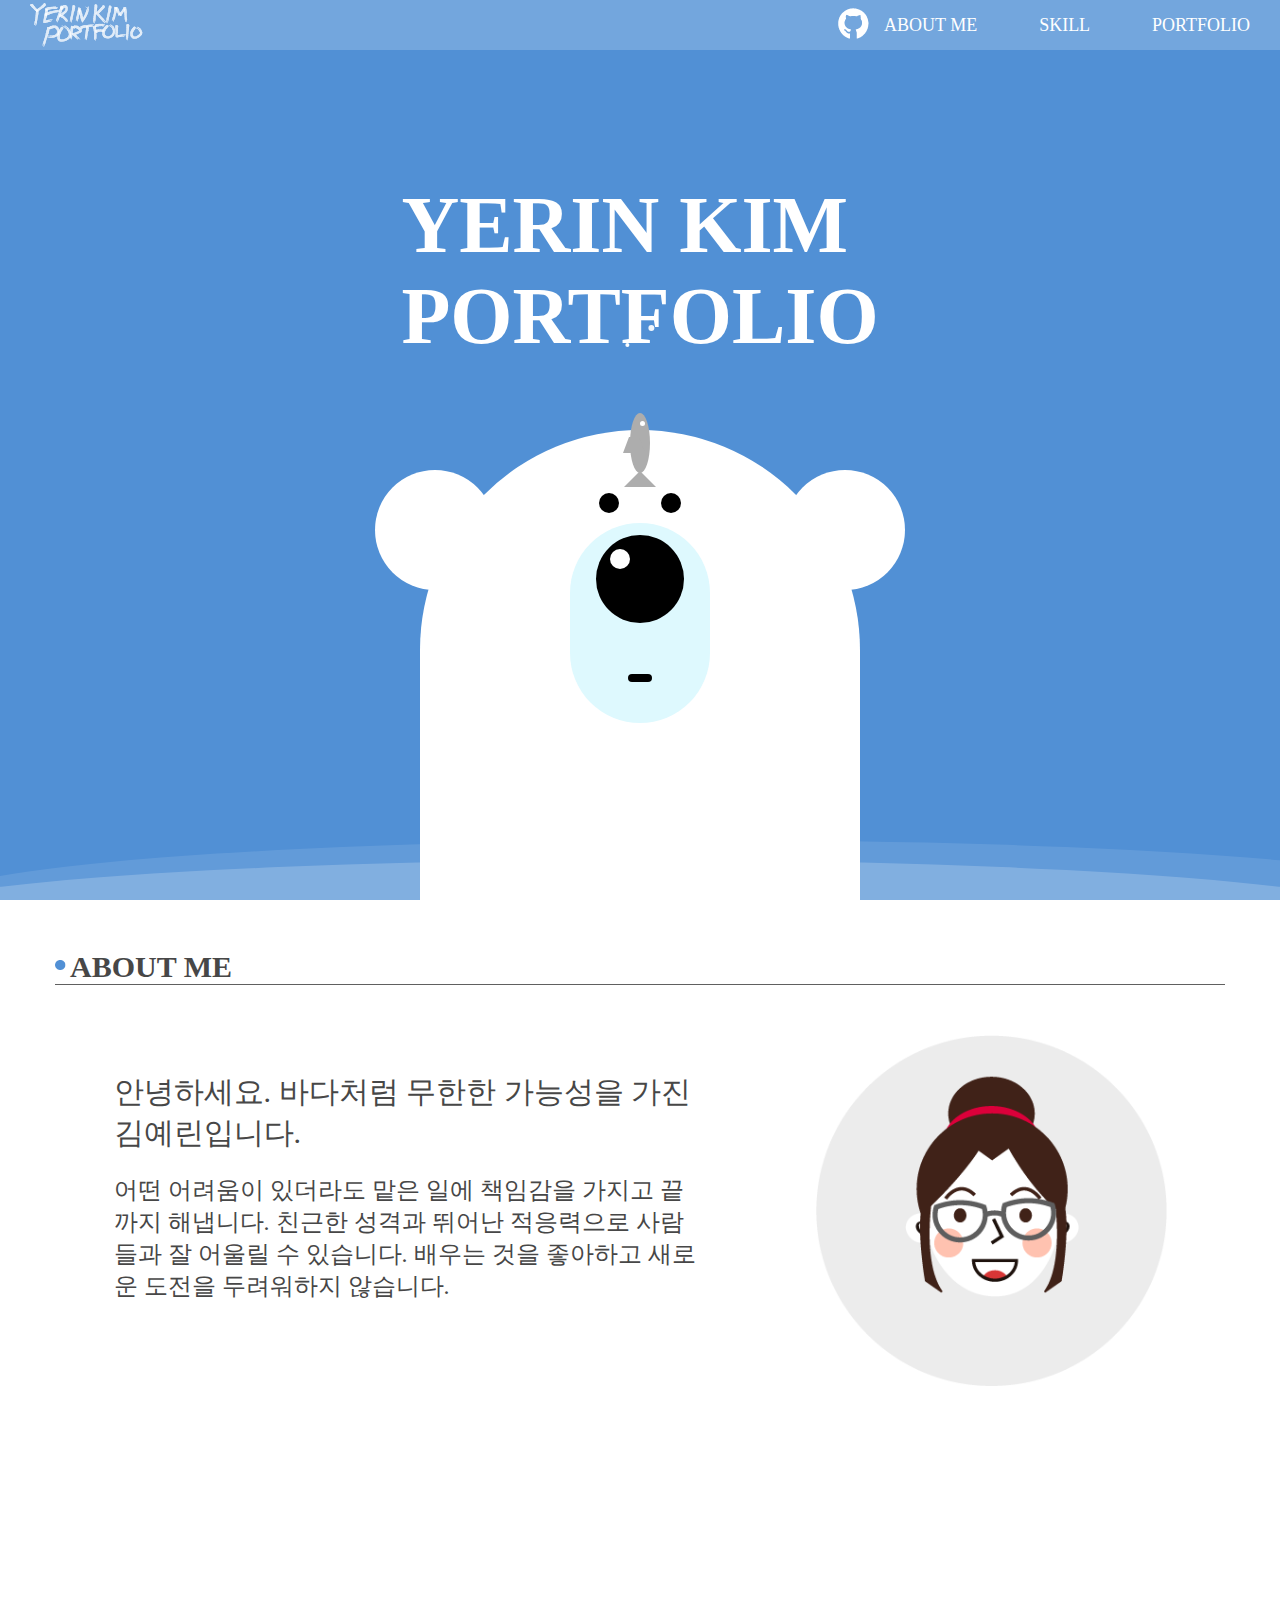
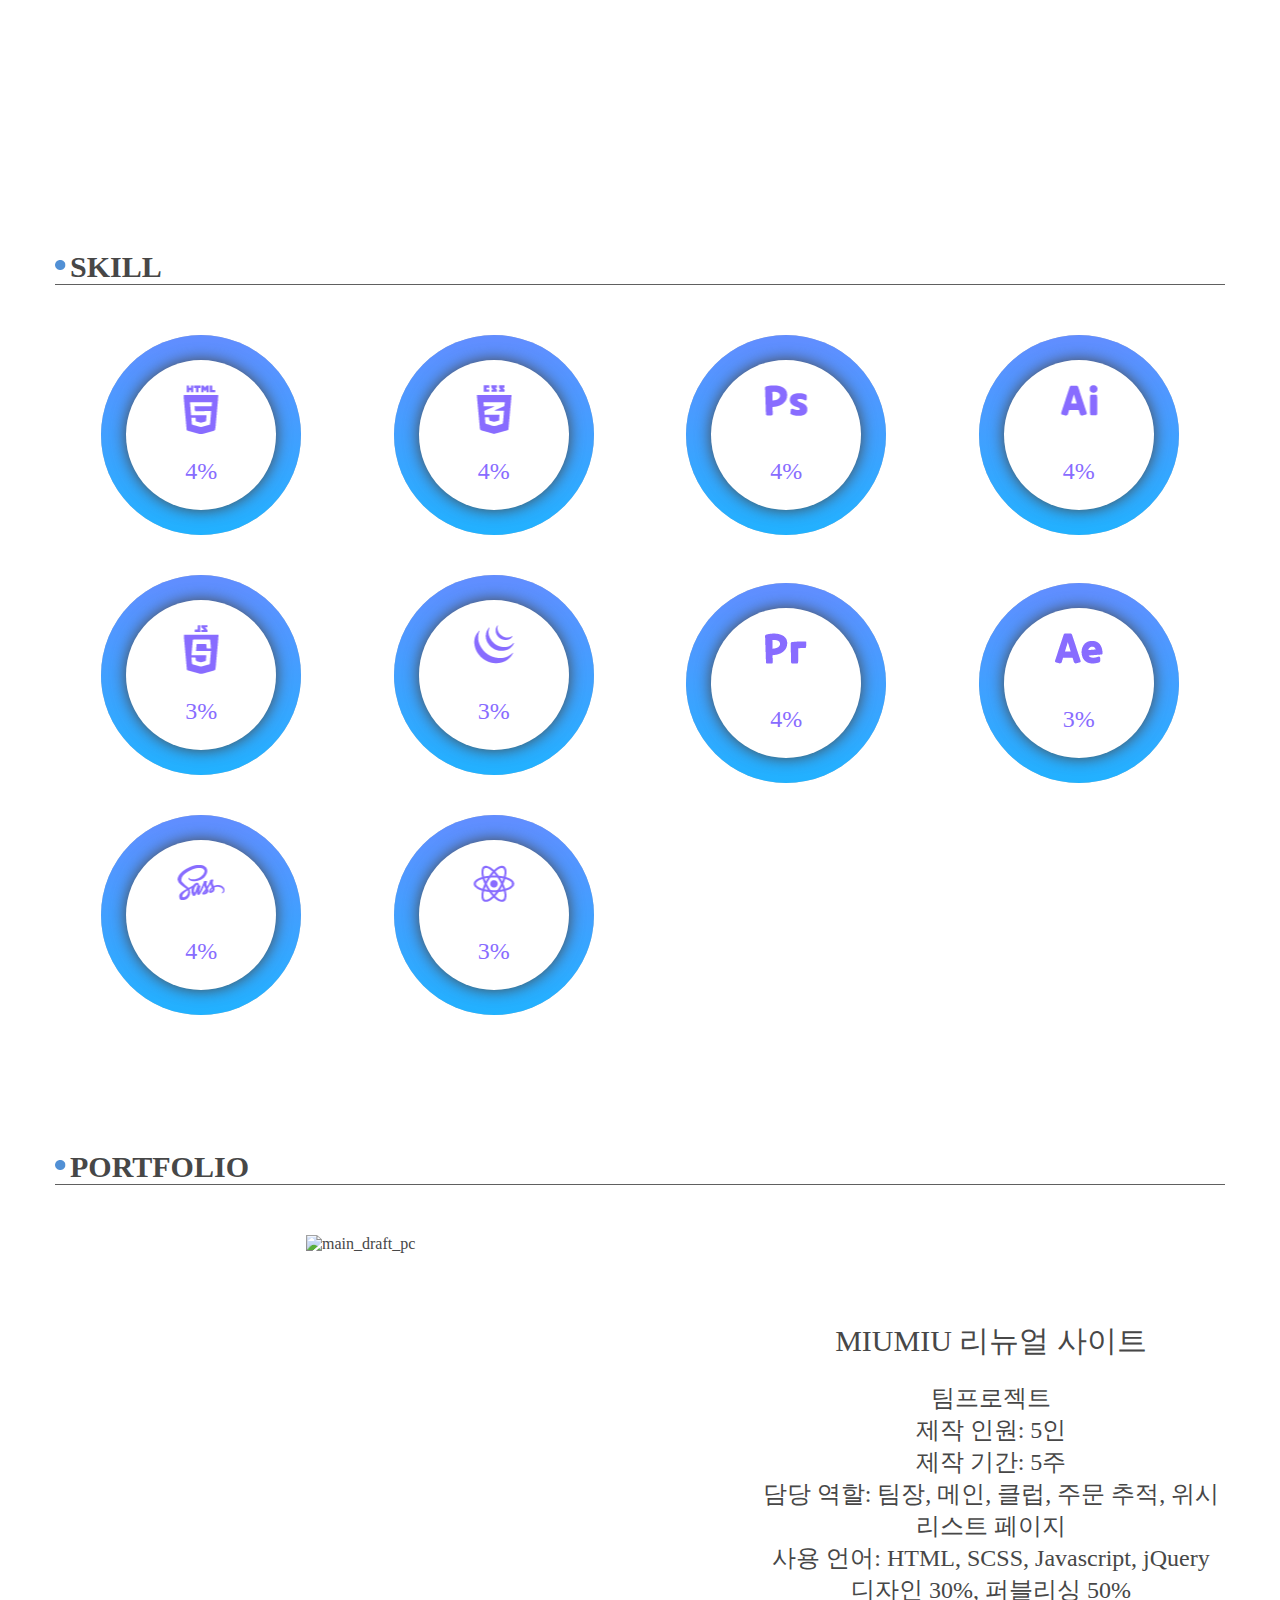
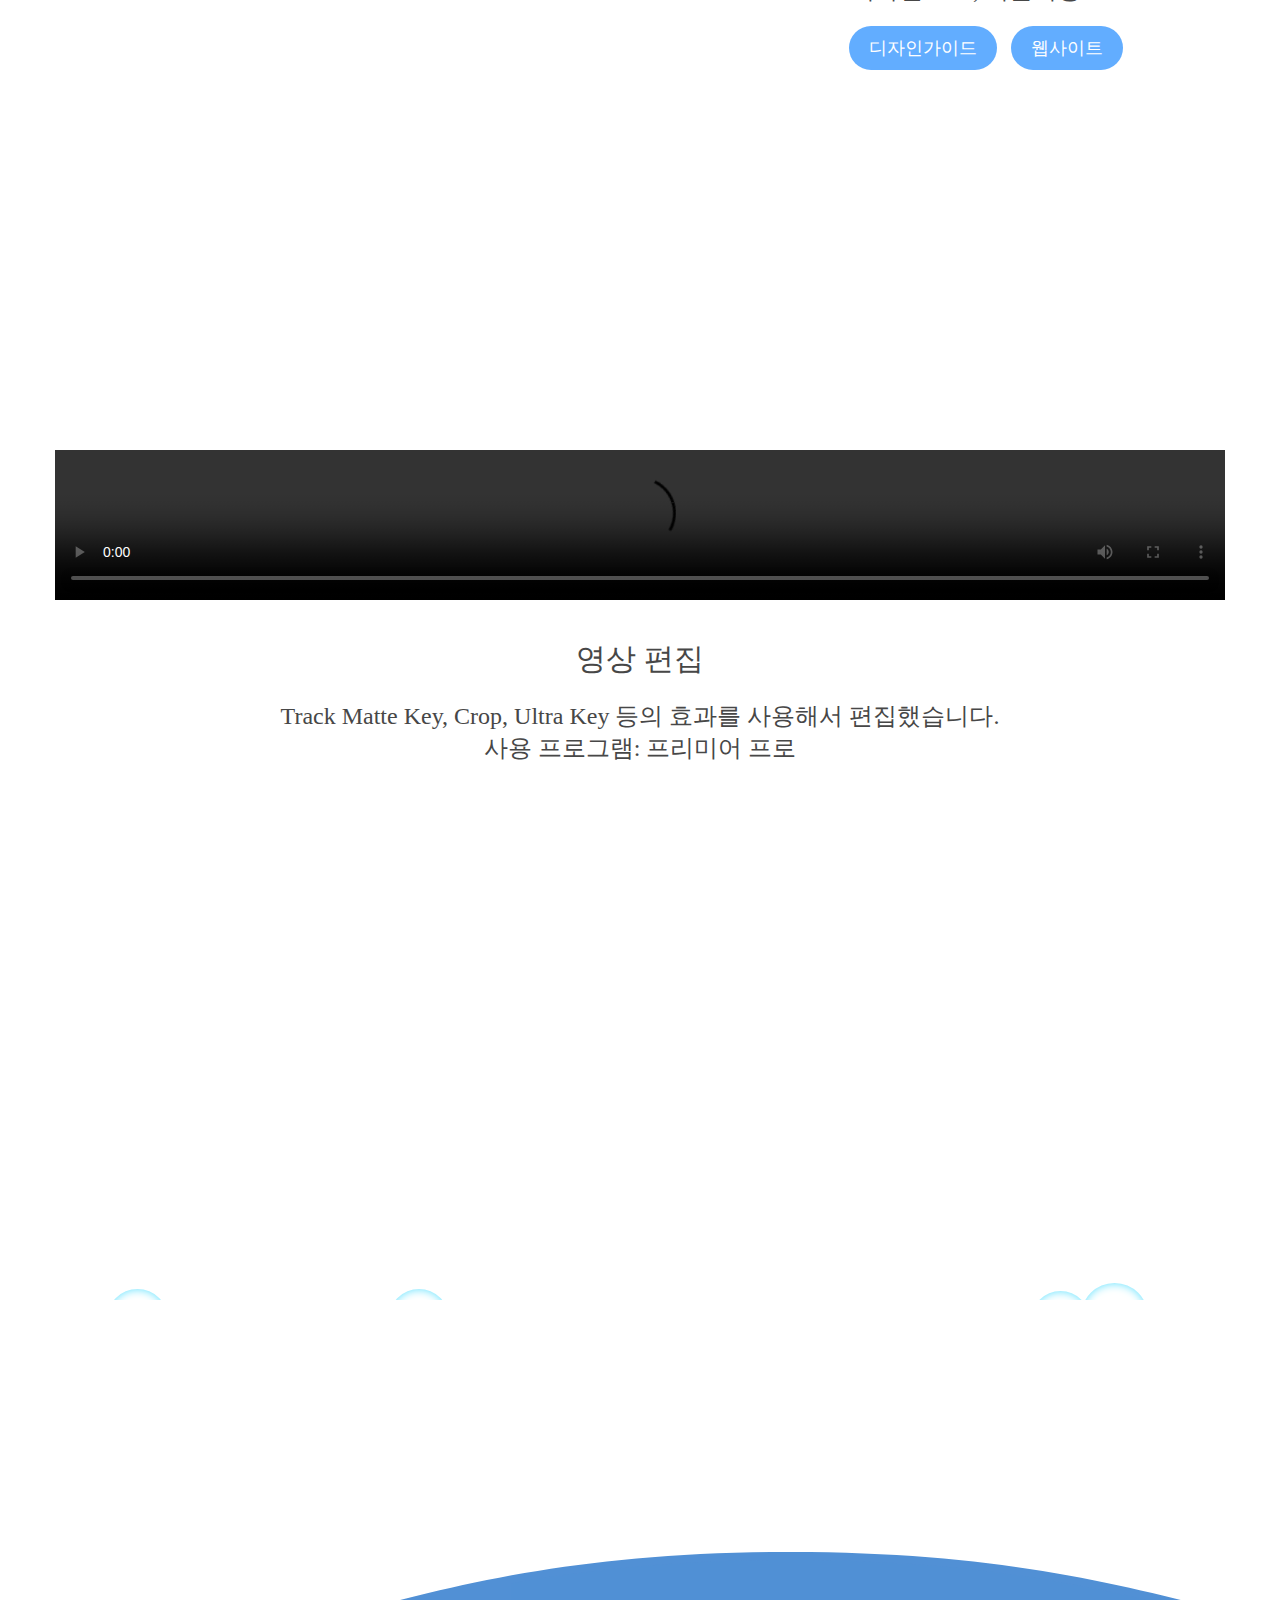
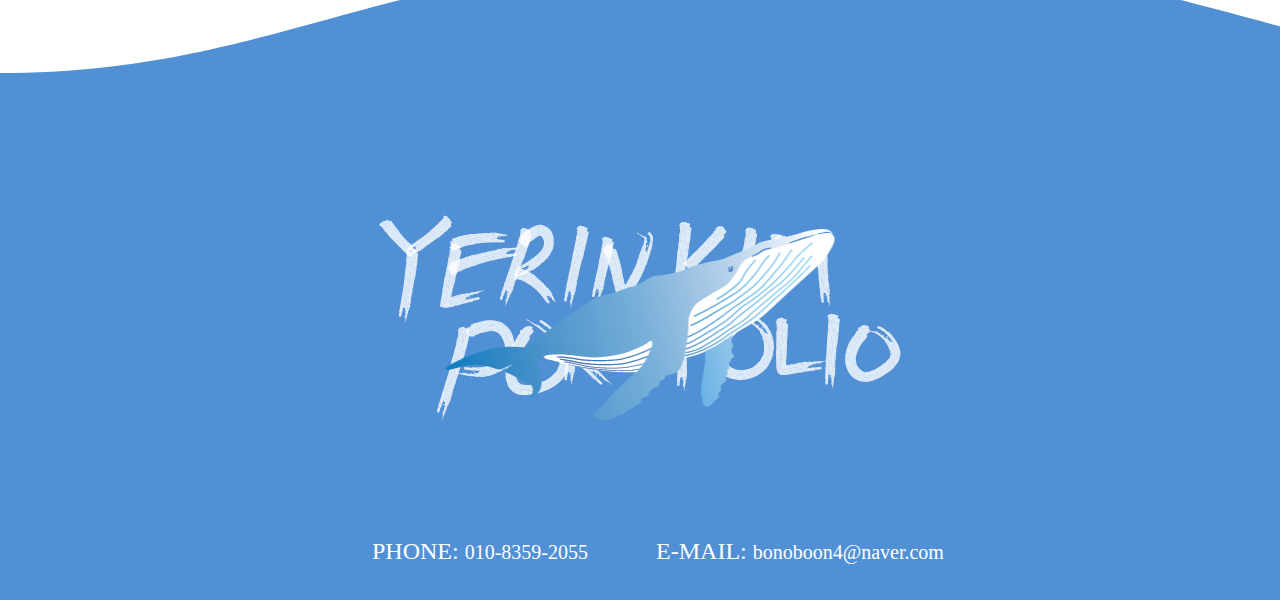
==== commit 9d3e05a5: "~20220725" ====
--- a/index.html
+++ b/index.html
@@ -4,7 +4,13 @@
     <meta charset="UTF-8">
     <meta http-equiv="X-UA-Compatible" content="IE=edge">
     <meta name="viewport" content="width=device-width, initial-scale=1.0">
+    <meta name="title" property="og:title" content="YERIN KIM PORTFOLIO">
+    <meta name="images" property="og:image" content="./images/thumbnail.jpg">
+    <meta name="description" property="og:description" content="김예린의 프로필 포트폴리오입니다.">
+    <meta name="type" property="og:type" content="article">
+    <meta name="yerin" content="portfolio">
     <link rel="stylesheet" href="./css/index.css">
+    <link rel="shortcut icon" href="./images/favicon.ico">
     <title>YERIN KIM PORTFOLIO</title>
     <script src="./js/jquery.js"></script>
     <script src="./js/index.js"></script>
@@ -12,18 +18,6 @@
 <body>
     <header>
         <div id="ocean">
-            <div class="blue-whale">
-                <div class="blue-whale-main">
-                    <div class="blue-whale-eye"></div>
-                    <div class="gill-container">
-                        <div class="blue-whale-gill"></div>
-                    </div>
-                    <div class="blue-whale-color"></div>
-                    <div class="blue-whale-color-bottom"></div>
-                </div>
-                <div class="blue-whale-backside"><div></div></div>
-                <div class="blue-whale-flipper"></div>						
-            </div> <!-- blue-whale -->
             <div class="bubbles">
                 <span></span>
                 <span></span>
@@ -33,7 +27,34 @@
                 <span></span>
                 <span></span>
                 <span></span>
-            </div> <!-- bubbles -->
+            </div>
+            <div class="bear">
+                <div class="ears-container">
+                    <div class="ear"></div>
+                    <div class="ear"></div>
+                </div>
+                <div id="limit">
+                    <div id="face">
+                        <div class="eyes-container">
+                            <div class="eye left-eye"></div>
+                            <div class="eye right-eye"></div>
+                        </div>
+                        <div class="phiz-container">
+                            <div id="nose">
+                                <div class="dot"></div>
+                            </div>
+                            <div class="mouth"></div>
+                        </div>
+                    </div>
+                </div>
+            </div> <!-- bear -->
+            <div id="fish">
+                <div class="head">
+                    <div class="fish-eye"></div>
+                </div>
+                <div class="fins"></div>
+                <div class="tail"></div>
+            </div>
         </div> <!-- ocean -->
         <div class="header-flex-box">
             <div class="logo">
@@ -62,9 +83,7 @@
                 </ul>
             </nav>
         </div> <!-- header-flex-box -->
-        
-	
-        <div id="logo-big">
+        <div id="title">
             <h1>
                 YERIN KIM<br>
                 PORTFOLIO
@@ -159,7 +178,7 @@
                             <img src="./images/ai.png" alt="ai" class="icon">
                             <p class="count">80</p>
                             <p class="hidden-title">Illustrator</p>
-                            <p class="hidden-text">로고, 아이콘 제작 등 벡터 소스의 자유로운 제작과 편집이 가능하고 웹 페이지 제작을 위한 시안 작업이 가능합니다.</p>
+                            <p class="hidden-text">로고, 아이콘 등 벡터 소스의 자유로운 제작과 편집이 가능하고 웹 페이지 제작을 위한 시안 작업이 가능합니다.</p>
                         </div>
                         <div class="skills" id="pr">
                             <div class="outer-circle"></div>
@@ -186,6 +205,7 @@
                         <button class="close">Close</button>
                     </div>
                 </div>
+
             </section>
 
             <section id="portfolio">
@@ -309,9 +329,12 @@
                     d="m 68.19699,20.522295 c 0.0489,-0.44418 -0.2178,-0.896934 -1.01784,-1.415715 -0.72801,-0.47505 -1.4826,-0.932949 -2.2149,-1.401138 -1.6035,-1.02813 -3.29018,-1.969653 -4.89798,-3.079245 C 55.39553,11.384887 49.845,10.221274 44.30305,9.4752582 42.0307,9.1888572 39.49082,9.3063332 37.58119,7.900907 36.09945,6.819613 33.53126,3.072384 30.71613,1.444869 30.22993,1.154181 27.94386,0 27.94386,0 c 0,0 1.30939,3.550006 1.60951,4.264295 0.69542,1.644664 -0.38158,3.063809 -0.83262,4.642447 -0.29069,1.0418502 2.13772,0.8129002 2.26463,1.782721 0.18179,1.432007 -4.15197,1.936211 -6.59152,2.417263 -3.65634,0.715146 -7.91635,2.082842 -11.56925,0.884072 C 8.52001,12.607667 5.45192,9.8611282 2.35895,6.755302 3.79696,13.480591 7.79715,17.358159 7.97465,18.177919 8.16072,19.083427 7.51504,19.269502 6.93366,19.860313 5.64399,21.125967 0.018,27.591438 0,29.641695 1.61379,29.39388 3.56115,27.980738 4.9803,27.155833 c 1.58035,-0.905509 7.60593,-5.373029 9.29347,-6.065023 0.38587,-0.160351 5.0549,-1.531476 5.09434,-0.932948 0.0695,0.932948 -0.30784,1.137031 -0.18436,1.527188 0.22638,0.746016 1.44144,1.46545 2.02282,1.985088 1.50918,1.292237 3.21044,2.42841 4.27373,4.156252 1.49203,2.401827 1.55805,4.999163 1.98251,7.677102 0.99469,-0.111473 2.0091,-2.17545 2.55961,-2.992638 0.51278,-0.772598 2.38639,-4.071359 3.09725,-4.275442 0.67227,-0.204082 2.75511,0.958673 3.50284,1.180763 2.85973,0.848057 5.644,1.353976 8.56032,1.353976 3.50799,0.0094 12.726,0.258104 19.55505,-4.800226 0.75545,-0.567658 2.55703,-2.731104 2.55703,-2.731104 0,0 -0.37644,-0.57709 -1.04785,-0.790605 0.89779,-0.584808 1.8659,-1.211633 1.94993,-1.925921 z"
                    id="fish1" />
               </svg>
-        </div>
+        </div> <!-- footer-ocean -->
         <div class="footer-logo">
-            <a href=""><img src="./images/footer_logo.png" alt="footer_logo"></a>
+            <a href="./index.html"><img src="./images/footer_logo.png" alt="footer_logo"></a>
+        </div>
+        <div class="footer-logo-pc">
+            <a href="./index.html"><img src="./images/footer_logo_pc.png" alt="footer_logo_pc"></a>
         </div>
         <div class="footer-whale">
             <img src="./images/footer_whale.png" alt="footer_whale">
--- a/css/index.css
+++ b/css/index.css
@@ -28,7 +28,7 @@
 h1 {
   font-family: "ONE-Mobile-POP";
   font-size: 60px;
-  color: #fff;
+  color: white;
 }
 
 h2 {
@@ -64,53 +64,97 @@
   font-style: normal;
 }
 @font-face {
+  font-family: "ONE-Mobile-POP";
+  src: url("https://cdn.jsdelivr.net/gh/projectnoonnu/noonfonts_2105_2@1.0/ONE-Mobile-POP.woff") format("woff");
+  font-weight: normal;
+  font-style: normal;
+}
+@font-face {
   font-family: "CookieRun-Regular";
   src: url("https://cdn.jsdelivr.net/gh/projectnoonnu/noonfonts_2001@1.1/CookieRun-Regular.woff") format("woff");
   font-weight: normal;
   font-style: normal;
 }
-@font-face {
-  font-family: "ONE-Mobile-POP";
-  src: url("https://cdn.jsdelivr.net/gh/projectnoonnu/noonfonts_2105_2@1.0/ONE-Mobile-POP.woff") format("woff");
-  font-weight: normal;
-  font-style: normal;
-}
-@-webkit-keyframes wave {
-  0% {
-    margin-left: 0;
-  }
-  100% {
-    margin-left: -1600px;
-  }
-}
-@keyframes wave {
-  0% {
-    margin-left: 0;
-  }
-  100% {
-    margin-left: -1600px;
-  }
-}
-@-webkit-keyframes swell {
-  0% {
-    transform: translate3d(0, -25px, 0);
+@-webkit-keyframes waves {
+  0% {
+    transform: rotate(-2deg);
   }
   50% {
-    transform: translate3d(0, 5px, 0);
-  }
-  100% {
-    transform: translate3d(0, -25px, 0);
-  }
-}
-@keyframes swell {
-  0% {
-    transform: translate3d(0, -25px, 0);
+    transform: rotate(2deg);
+  }
+  100% {
+    transform: rotate(-2deg);
+  }
+}
+@keyframes waves {
+  0% {
+    transform: rotate(-2deg);
   }
   50% {
-    transform: translate3d(0, 5px, 0);
-  }
-  100% {
-    transform: translate3d(0, -25px, 0);
+    transform: rotate(2deg);
+  }
+  100% {
+    transform: rotate(-2deg);
+  }
+}
+@-webkit-keyframes bubble {
+  0% {
+    transform: translateY(0%);
+    opacity: 1;
+  }
+  100% {
+    transform: translateY(-20000%);
+    opacity: 0;
+  }
+}
+@keyframes bubble {
+  0% {
+    transform: translateY(0%);
+    opacity: 1;
+  }
+  100% {
+    transform: translateY(-20000%);
+    opacity: 0;
+  }
+}
+@-webkit-keyframes bubbles {
+  0% {
+    transform: rotate(-5deg);
+  }
+  50% {
+    transform: rotate(5deg);
+  }
+  100% {
+    transform: rotate(-5deg);
+  }
+}
+@keyframes bubbles {
+  0% {
+    transform: rotate(-5deg);
+  }
+  50% {
+    transform: rotate(5deg);
+  }
+  100% {
+    transform: rotate(-5deg);
+  }
+}
+@-webkit-keyframes bubbleani {
+  0% {
+    bottom: -10%;
+    opacity: 0;
+  }
+  100% {
+    bottom: 100%;
+  }
+}
+@keyframes bubbleani {
+  0% {
+    bottom: -10%;
+    opacity: 0;
+  }
+  100% {
+    bottom: 100%;
   }
 }
 @-webkit-keyframes fill90 {
@@ -213,328 +257,42 @@
     transform: translate(-50%) rotate(360deg);
   }
 }
-@-webkit-keyframes animate {
-  0% {
-    transform: translate(-50, -50%);
-  }
-  100% {
-    transform: translate(-50, -1000%);
-  }
-}
-@keyframes animate {
-  0% {
-    transform: translate(-50, -50%);
-  }
-  100% {
-    transform: translate(-50, -1000%);
-  }
-}
-@-webkit-keyframes bubble {
-  0% {
-    transform: translateY(0%);
-    opacity: 1;
-  }
-  100% {
-    transform: translateY(-20000%);
-    opacity: 0;
-  }
-}
-@keyframes bubble {
-  0% {
-    transform: translateY(0%);
-    opacity: 1;
-  }
-  100% {
-    transform: translateY(-20000%);
-    opacity: 0;
-  }
-}
-@-webkit-keyframes whale-move {
-  0% {
-    transform: translateX(-50%);
-  }
-  100% {
-    transform: translateX(500%);
-  }
-}
-@keyframes whale-move {
-  0% {
-    transform: translateX(-50%);
-  }
-  100% {
-    transform: translateX(500%);
-  }
-}
-@-webkit-keyframes whale-swim {
-  0% {
-    transform: translateX(-50%) rotate(0deg);
-  }
-  25% {
-    transform: translateX(-50%) rotate(-3deg);
+@-webkit-keyframes wave {
+  0% {
+    margin-left: 0;
+  }
+  100% {
+    margin-left: -1600px;
+  }
+}
+@keyframes wave {
+  0% {
+    margin-left: 0;
+  }
+  100% {
+    margin-left: -1600px;
+  }
+}
+@-webkit-keyframes swell {
+  0% {
+    transform: translate3d(0, -25px, 0);
   }
   50% {
-    transform: translateX(-50%) rotate(0deg);
-  }
-  75% {
-    transform: translateX(-50%) rotate(3deg);
-  }
-  100% {
-    transform: translateX(-50%) rotate(0deg);
-  }
-}
-@keyframes whale-swim {
-  0% {
-    transform: translateX(-50%) rotate(0deg);
-  }
-  25% {
-    transform: translateX(-50%) rotate(-3deg);
+    transform: translate3d(0, 5px, 0);
+  }
+  100% {
+    transform: translate3d(0, -25px, 0);
+  }
+}
+@keyframes swell {
+  0% {
+    transform: translate3d(0, -25px, 0);
   }
   50% {
-    transform: translateX(-50%) rotate(0deg);
-  }
-  75% {
-    transform: translateX(-50%) rotate(3deg);
-  }
-  100% {
-    transform: translateX(-50%) rotate(0deg);
-  }
-}
-@-webkit-keyframes whale-gill {
-  0% {
-    height: 2vmin;
-    box-shadow: 2px 2px 2px #62728A;
-  }
-  10% {
-    height: 3vmin;
-    box-shadow: none;
-  }
-  70% {
-    height: 3vmin;
-    box-shadow: none;
-  }
-  80% {
-    height: 2vmin;
-    box-shadow: 2px 2px 2px #62728A;
-  }
-  100% {
-    height: 2vmin;
-    box-shadow: 2px 2px 2px #62728A;
-  }
-}
-@keyframes whale-gill {
-  0% {
-    height: 2vmin;
-    box-shadow: 2px 2px 2px #62728A;
-  }
-  10% {
-    height: 3vmin;
-    box-shadow: none;
-  }
-  70% {
-    height: 3vmin;
-    box-shadow: none;
-  }
-  80% {
-    height: 2vmin;
-    box-shadow: 2px 2px 2px #62728A;
-  }
-  100% {
-    height: 2vmin;
-    box-shadow: 2px 2px 2px #62728A;
-  }
-}
-@-webkit-keyframes whale-gill1 {
-  0% {
-    height: 2vmin;
-    box-shadow: 2px 2px 2px #62728A;
-  }
-  10% {
-    height: 3vmin;
-    box-shadow: none;
-  }
-  70% {
-    height: 3vmin;
-    box-shadow: none;
-  }
-  80% {
-    height: 2vmin;
-    box-shadow: 2px 2px 2px #62728A;
-  }
-  100% {
-    height: 2vmin;
-    box-shadow: 2px 2px 2px #62728A;
-  }
-}
-@keyframes whale-gill1 {
-  0% {
-    height: 2vmin;
-    box-shadow: 2px 2px 2px #62728A;
-  }
-  10% {
-    height: 3vmin;
-    box-shadow: none;
-  }
-  70% {
-    height: 3vmin;
-    box-shadow: none;
-  }
-  80% {
-    height: 2vmin;
-    box-shadow: 2px 2px 2px #62728A;
-  }
-  100% {
-    height: 2vmin;
-    box-shadow: 2px 2px 2px #62728A;
-  }
-}
-@-webkit-keyframes whale-swim-back {
-  0% {
-    border-radius: 10% 0% 0% 100%;
-  }
-  25% {
-    border-radius: 10% 0% 0% 100%;
-  }
-  50% {
-    border-radius: 100% 0% 0% 10%;
-  }
-  75% {
-    border-radius: 100% 0% 0% 10%;
-  }
-  100% {
-    border-radius: 10% 0% 0% 100%;
-  }
-}
-@keyframes whale-swim-back {
-  0% {
-    border-radius: 10% 0% 0% 100%;
-  }
-  25% {
-    border-radius: 10% 0% 0% 100%;
-  }
-  50% {
-    border-radius: 100% 0% 0% 10%;
-  }
-  75% {
-    border-radius: 100% 0% 0% 10%;
-  }
-  100% {
-    border-radius: 10% 0% 0% 100%;
-  }
-}
-@-webkit-keyframes flipper-simple {
-  0% {
-    transform: rotate(-73deg);
-  }
-  25% {
-    transform: rotate(-13deg);
-  }
-  70% {
-    transform: rotate(-13deg);
-  }
-  100% {
-    transform: rotate(-73deg);
-  }
-}
-@keyframes flipper-simple {
-  0% {
-    transform: rotate(-73deg);
-  }
-  25% {
-    transform: rotate(-13deg);
-  }
-  70% {
-    transform: rotate(-13deg);
-  }
-  100% {
-    transform: rotate(-73deg);
-  }
-}
-@-webkit-keyframes flipper-move {
-  0% {
-    top: -35%;
-    transform: rotate(-73deg);
-  }
-  25% {
-    top: -35%;
-    transform: rotate(25deg);
-  }
-  50% {
-    top: 58%;
-    transform: rotate(25deg);
-  }
-  75% {
-    top: 58%;
-    transform: rotate(-73deg);
-  }
-  100% {
-    top: -35%;
-    transform: rotate(-73deg);
-  }
-}
-@keyframes flipper-move {
-  0% {
-    top: -35%;
-    transform: rotate(-73deg);
-  }
-  25% {
-    top: -35%;
-    transform: rotate(25deg);
-  }
-  50% {
-    top: 58%;
-    transform: rotate(25deg);
-  }
-  75% {
-    top: 58%;
-    transform: rotate(-73deg);
-  }
-  100% {
-    top: -35%;
-    transform: rotate(-73deg);
-  }
-}
-@-webkit-keyframes anim1 {
-  0% {
-    transform: rotateY(0deg);
-  }
-  50% {
-    transform: rotateY(30deg);
-  }
-  100% {
-    transform: rotateY(0deg);
-  }
-}
-@keyframes anim1 {
-  0% {
-    transform: rotateY(0deg);
-  }
-  50% {
-    transform: rotateY(30deg);
-  }
-  100% {
-    transform: rotateY(0deg);
-  }
-}
-@-webkit-keyframes anim2 {
-  0% {
-    transform: rotateY(30deg);
-  }
-  50% {
-    transform: rotateY(0deg);
-  }
-  100% {
-    transform: rotateY(30deg);
-  }
-}
-@keyframes anim2 {
-  0% {
-    transform: rotateY(30deg);
-  }
-  50% {
-    transform: rotateY(0deg);
-  }
-  100% {
-    transform: rotateY(30deg);
+    transform: translate3d(0, 5px, 0);
+  }
+  100% {
+    transform: translate3d(0, -25px, 0);
   }
 }
 @-webkit-keyframes swim {
@@ -559,6 +317,22 @@
     margin-left: 100%;
   }
 }
+@-webkit-keyframes animate {
+  0% {
+    transform: translate(-50, -50%);
+  }
+  100% {
+    transform: translate(-50, -1000%);
+  }
+}
+@keyframes animate {
+  0% {
+    transform: translate(-50, -50%);
+  }
+  100% {
+    transform: translate(-50, -1000%);
+  }
+}
 @-webkit-keyframes bounce {
   0% {
     transform: translate(0);
@@ -591,68 +365,6 @@
   }
   100% {
     transform: translate(0);
-  }
-}
-@-webkit-keyframes waves {
-  0% {
-    transform: rotate(-2deg);
-  }
-  50% {
-    transform: rotate(2deg);
-  }
-  100% {
-    transform: rotate(-2deg);
-  }
-}
-@keyframes waves {
-  0% {
-    transform: rotate(-2deg);
-  }
-  50% {
-    transform: rotate(2deg);
-  }
-  100% {
-    transform: rotate(-2deg);
-  }
-}
-@-webkit-keyframes bubbles {
-  0% {
-    transform: rotate(-5deg);
-  }
-  50% {
-    transform: rotate(5deg);
-  }
-  100% {
-    transform: rotate(-5deg);
-  }
-}
-@keyframes bubbles {
-  0% {
-    transform: rotate(-5deg);
-  }
-  50% {
-    transform: rotate(5deg);
-  }
-  100% {
-    transform: rotate(-5deg);
-  }
-}
-@-webkit-keyframes bubbleWhite {
-  0% {
-    bottom: -10%;
-    opacity: 0;
-  }
-  100% {
-    bottom: 100%;
-  }
-}
-@keyframes bubbleWhite {
-  0% {
-    bottom: -10%;
-    opacity: 0;
-  }
-  100% {
-    bottom: 100%;
   }
 }
 .grid {
@@ -671,6 +383,7 @@
 @media screen and (min-width: 1024px) {
   header {
     margin: 0;
+    cursor: none;
   }
 }
 header div#ocean {
@@ -681,17 +394,17 @@
   background: #5190d5;
 }
 header div#ocean::after, header div#ocean::before {
-  background-color: white;
-  position: absolute;
+  content: "";
+  position: absolute;
+  bottom: -80px;
+  left: -10%;
   width: 120%;
   height: 120px;
-  content: "";
-  bottom: -80px;
-  left: -10%;
   border-radius: 100%;
+  opacity: 0.2;
+  background-color: white;
   -webkit-animation: waves 10s ease infinite;
           animation: waves 10s ease infinite;
-  opacity: 0.2;
 }
 header div#ocean::before {
   bottom: -60px;
@@ -700,145 +413,23 @@
   opacity: 0.1;
   left: -5%;
 }
-header div#ocean div.blue-whale {
-  height: 7vmin;
-  width: 13vmin;
-  background-color: transparent;
-  position: absolute;
-  left: 50%;
-  transform: translateX(-50%) rotate(0deg);
-  border-radius: 0% 30% 5% 0%;
-  top: 30%;
-}
-header div#ocean div.blue-whale:after {
-  content: "";
-  z-index: -1;
-  width: 20vmin;
-  height: 6vmin;
-  position: absolute;
-  transform: rotate(10deg);
-  top: 52%;
-  right: -6%;
-  background: linear-gradient(to bottom, #4C6180 0%, #607aa0 80%, #607aa0 82%, #607aa0 84%, #607aa0 100%, #607aa0 100%);
-  opacity: 0.1;
-}
-header div#ocean div.blue-whale div.blue-whale-main {
-  height: 7vmin;
-  width: 20vmin;
-  background: #758AA7;
-  position: absolute;
-  left: 30%;
-  transform: translateX(-50%) rotate(0deg);
-  border-radius: 0% 30% 2% 0%;
-  transform-origin: 0% 50%;
-  overflow: hidden;
-  z-index: 1;
-}
-header div#ocean div.blue-whale div.blue-whale-main div.blue-whale-eye {
-  position: absolute;
-  top: 70%;
-  right: 30%;
-  width: 1vmin;
-  height: 0.3vmin;
-  border-radius: 50%;
-  background-color: #6E798A;
-}
-header div#ocean div.blue-whale div.blue-whale-main div.gill-container {
-  background-color: transparent;
-  height: 3vmin;
-  width: 4vmin;
-  border-radius: 0 0 4vmin 0;
-  position: absolute;
-  left: 25%;
-  top: 70%;
-  transform-origin: 100% 100%;
-  overflow: hidden;
-}
-header div#ocean div.blue-whale div.blue-whale-main div.gill-container div.blue-whale-gill {
-  background-color: #9DA6B5;
-  height: 3vmin;
-  width: 5vmin;
-  border-radius: 0 0 4vmin 0;
-  position: absolute;
-  -webkit-animation: whale-gill 3s ease-in-out infinite;
-          animation: whale-gill 3s ease-in-out infinite;
-  transform-origin: 100% 100%;
-  transform: rotate(15deg);
-}
-header div#ocean div.blue-whale div.blue-whale-main div.blue-whale-color {
-  height: 2vmin;
-  width: 17vmin;
-  background-color: transparent;
-  position: absolute;
-  top: 4vmin;
-  left: 1vmin;
-  box-shadow: 2vmin -6vmin 6vmin #fff;
-  z-index: 1;
-}
-header div#ocean div.blue-whale div.blue-whale-main div.blue-whale-color-bottom {
-  height: 0.5vmin;
-  width: 17vmin;
-  background-color: transparent;
-  position: absolute;
-  top: 2.5vmin;
-  left: 1vmin;
-  box-shadow: -1vmin 4vmin 4vmin #090E15;
-  z-index: 1;
-}
-header div#ocean div.blue-whale div.blue-whale-backside {
-  height: 7vmin;
-  width: 12vmin;
-  background: #758AA7;
-  position: absolute;
-  left: -124%;
-  border-radius: 0% 0% 0% 100%;
-  overflow: hidden;
-  box-shadow: inset 0vmin -2vmin 3vmin #71819A;
-}
-header div#ocean div.blue-whale div.blue-whale-flipper {
-  left: -166%;
-  top: -36%;
-  position: absolute;
-  width: 6vmin;
-  height: 2.5vmin;
-  background-color: #687B96;
-  border-radius: 0px 20vmin 0px 20vmin;
-  transform-origin: 100% 100%;
-  transition: 0.4s ease-in-out;
-  transform: rotate(-73deg);
-  -webkit-animation: flipper-simple 3s ease-in-out infinite;
-          animation: flipper-simple 3s ease-in-out infinite;
-}
-header div#ocean div.blue-whale div.blue-whale-flipper:after {
-  content: "";
-  left: 0%;
-  top: 0%;
-  position: absolute;
-  width: 6vmin;
-  height: 2.5vmin;
-  background-color: #758AA7;
-  border-radius: 0px 20vmin 0px 20vmin;
-  transform-origin: 100% 100%;
-  transition: 0.4s ease-in-out;
-  transform: rotate(-20deg);
-}
-header div#ocean div.blue-whale div.bubbles {
+header div#ocean .bubbles {
   width: 100%;
   height: 100vh;
   -webkit-animation: bubbles 10s linear infinite;
           animation: bubbles 10s linear infinite;
 }
-header div#ocean div.blue-whale div.bubbles span {
+header div#ocean .bubbles span {
   width: 50px;
   height: 50px;
   border-radius: 100%;
   position: absolute;
   background-color: white;
   bottom: -10%;
-  -webkit-animation: bubbleWhite 10s ease-in-out infinite;
-          animation: bubbleWhite 10s ease-in-out infinite;
-}
-header div#ocean div.blue-whale div.bubbles span:nth-child(1) {
+  -webkit-animation: bubbleani 10s ease-in-out infinite;
+          animation: bubbleani 10s ease-in-out infinite;
+}
+header div#ocean .bubbles span:nth-child(1) {
   width: 50px;
   height: 50px;
   opacity: 0.5;
@@ -849,7 +440,7 @@
           animation-duration: 10s;
   opacity: 0.2;
 }
-header div#ocean div.blue-whale div.bubbles span:nth-child(2) {
+header div#ocean .bubbles span:nth-child(2) {
   width: 30px;
   height: 30px;
   opacity: 0.5;
@@ -860,7 +451,7 @@
           animation-duration: 5s;
   opacity: 0.1;
 }
-header div#ocean div.blue-whale div.bubbles span:nth-child(3) {
+header div#ocean .bubbles span:nth-child(3) {
   width: 10px;
   height: 10px;
   opacity: 0.5;
@@ -871,7 +462,7 @@
           animation-duration: 20s;
   opacity: 0.3;
 }
-header div#ocean div.blue-whale div.bubbles span:nth-child(4) {
+header div#ocean .bubbles span:nth-child(4) {
   width: 35px;
   height: 35px;
   opacity: 0.5;
@@ -882,7 +473,7 @@
           animation-duration: 8s;
   opacity: 0.2;
 }
-header div#ocean div.blue-whale div.bubbles span:nth-child(5) {
+header div#ocean .bubbles span:nth-child(5) {
   width: 45px;
   height: 45px;
   opacity: 0.5;
@@ -893,7 +484,7 @@
           animation-duration: 15s;
   opacity: 0.1;
 }
-header div#ocean div.blue-whale div.bubbles span:nth-child(6) {
+header div#ocean .bubbles span:nth-child(6) {
   width: 40px;
   height: 40px;
   opacity: 0.5;
@@ -904,7 +495,7 @@
           animation-duration: 30s;
   opacity: 0.4;
 }
-header div#ocean div.blue-whale div.bubbles span:nth-child(7) {
+header div#ocean .bubbles span:nth-child(7) {
   width: 15px;
   height: 15px;
   opacity: 0.5;
@@ -913,7 +504,7 @@
           animation-duration: 25s;
   opacity: 0.3;
 }
-header div#ocean div.blue-whale div.bubbles span:nth-child(8) {
+header div#ocean .bubbles span:nth-child(8) {
   width: 20px;
   height: 20px;
   opacity: 0.5;
@@ -922,28 +513,146 @@
           animation-duration: 10s;
   opacity: 0.2;
 }
-header img {
-  width: 100%;
-}
-header #ocean:hover .blue-whale {
-  -webkit-animation: whale-move 15s linear infinite;
-          animation: whale-move 15s linear infinite;
-}
-header #ocean:hover .blue-whale-gill {
-  -webkit-animation: whale-gill1 3s ease-in-out infinite;
-          animation: whale-gill1 3s ease-in-out infinite;
-}
-header #ocean:hover .blue-whale-main {
-  -webkit-animation: whale-swim 2s linear infinite;
-          animation: whale-swim 2s linear infinite;
-}
-header #ocean:hover .blue-whale-backside {
-  -webkit-animation: whale-swim-back 2s linear infinite;
-          animation: whale-swim-back 2s linear infinite;
-}
-header #ocean:hover .blue-whale-flipper {
-  -webkit-animation: flipper-move 2s linear infinite;
-          animation: flipper-move 2s linear infinite;
+header div#ocean .bear {
+  position: absolute;
+  left: 50%;
+  bottom: 0;
+  width: 440px;
+  height: 470px;
+  margin-left: -220px;
+  border-radius: 220px 220px 0 0;
+  background: white;
+}
+header div#ocean .bear .ears-container {
+  position: absolute;
+  width: 530px;
+  height: 120px;
+  left: 50%;
+  top: 40px;
+  margin-left: -265px;
+}
+header div#ocean .bear .ears-container .ear {
+  float: left;
+  width: 120px;
+  height: 120px;
+  border-radius: 50%;
+  background: white;
+}
+header div#ocean .bear .ears-container .ear:last-child {
+  float: right;
+}
+header div#ocean .bear #limit {
+  position: absolute;
+  left: 50%;
+  top: 10%;
+  width: 240px;
+  height: 270px;
+  margin-left: -120px;
+}
+header div#ocean .bear #limit #face {
+  position: absolute;
+  left: 50%;
+  top: 6%;
+  width: 140px;
+  height: 230px;
+  margin-left: -70px;
+}
+header div#ocean .bear #limit #face .eyes-container {
+  position: relative;
+  left: 50%;
+  width: 82px;
+  height: 20px;
+  margin-left: -41px;
+}
+header div#ocean .bear #limit #face .eyes-container .eye {
+  float: left;
+  width: 20px;
+  height: 100%;
+  border-radius: 50%;
+  background: #000;
+}
+header div#ocean .bear #limit #face .eyes-container .eye:last-child {
+  float: right;
+}
+header div#ocean .bear #limit #face .phiz-container {
+  margin-top: 10px;
+  width: 100%;
+  height: 200px;
+  border-radius: 100px;
+  background: rgb(222, 249, 254);
+}
+header div#ocean .bear #limit #face .phiz-container #nose {
+  position: relative;
+  left: 50%;
+  top: 6%;
+  width: 88px;
+  height: 88px;
+  margin-left: -44px;
+  border-radius: 50%;
+  background: #000;
+}
+header div#ocean .bear #limit #face .phiz-container #nose .dot {
+  position: relative;
+  left: 16%;
+  top: 16%;
+  width: 20px;
+  height: 20px;
+  border-radius: 50%;
+  background: white;
+}
+header div#ocean .bear #limit #face .phiz-container .mouth {
+  position: absolute;
+  left: 50%;
+  bottom: 18%;
+  width: 24px;
+  height: 8px;
+  margin-left: -12px;
+  border-radius: 8px;
+  background: #000;
+}
+header div#ocean #fish {
+  position: absolute;
+  left: 50%;
+  top: 50%;
+  width: 20px;
+  height: 74px;
+  margin-left: -10px;
+  margin-top: -37px;
+}
+header div#ocean #fish .head {
+  width: 100%;
+  height: 60px;
+  border-radius: 50%;
+  background: #adadad;
+}
+header div#ocean #fish .head .fish-eye {
+  position: relative;
+  left: 10px;
+  top: 8px;
+  width: 5px;
+  height: 5px;
+  border-radius: 50%;
+  background: white;
+}
+header div#ocean #fish .fins {
+  position: absolute;
+  left: -7px;
+  top: 24px;
+  width: 22px;
+  height: 0;
+  border-left: 6px solid transparent;
+  border-right: 6px solid transparent;
+  border-bottom: 16px solid #adadad;
+}
+header div#ocean #fish .tail {
+  position: relative;
+  left: -6px;
+  top: -2px;
+  width: 0;
+  height: 0;
+  border-left: 16px solid transparent;
+  border-right: 16px solid transparent;
+  border-bottom: 16px solid #adadad;
 }
 header div.header-flex-box {
   display: flex;
@@ -1001,7 +710,7 @@
   left: 0;
   width: 100%;
   height: 3px;
-  background-color: #fff;
+  background-color: white;
   border-radius: 4px;
 }
 header div.header-flex-box div#slide-open span:nth-of-type(1) {
@@ -1052,22 +761,27 @@
   font-size: 18px;
   color: white;
 }
-header div#logo-big {
-  position: absolute;
-  top: 50%;
-  left: 50%;
-  transform: translate(-50%, -50%);
-}
-@media screen and (min-width: 1024px) {
-  header div#logo-big h1 {
+header div#title {
+  position: absolute;
+  top: 15%;
+  left: 50%;
+  transform: translateX(-50%);
+}
+@media screen and (min-width: 768px) {
+  header div#title {
+    top: 20%;
+  }
+}
+@media screen and (min-width: 768px) {
+  header div#title h1 {
     font-size: 80px;
   }
 }
-header div#logo-big .individual-bubble {
+header div#title .individual-bubble {
   position: absolute;
   border-radius: 100%;
   bottom: 10px;
-  background-color: #fff;
+  background-color: white;
   z-index: 1;
 }
 
@@ -1095,7 +809,7 @@
   width: 100%;
   height: 100%;
   transform: scale(0.25) translate(-70%, -70%);
-  background: radial-gradient(#fff, transparent);
+  background: radial-gradient(white, transparent);
   border-radius: 50%;
 }
 main#bubble section {
@@ -1278,14 +992,21 @@
   }
 }
 main#bubble section#skill .popup-overlay {
-  position: absolute;
-  top: 90px;
-  left: 25%;
-  width: 50%;
-  height: 50%;
+  position: fixed;
+  top: 50%;
+  left: 50%;
+  width: 300px;
+  height: 400px;
+  transform: translate(-50%, -50%);
   visibility: hidden;
   border: 3px solid #666666;
-  background: #ffffff;
+  background: white;
+}
+@media screen and (min-width: 1024px) {
+  main#bubble section#skill .popup-overlay {
+    width: 500px;
+    height: 400px;
+  }
 }
 main#bubble section#skill .popup-overlay.active {
   visibility: visible;
@@ -1300,6 +1021,16 @@
 }
 main#bubble section#skill .popup-content p {
   font-size: 30px;
+  margin-bottom: 50px;
+}
+@media screen and (min-width: 1024px) {
+  main#bubble section#skill .popup-content p {
+    margin-bottom: 80px;
+  }
+}
+main#bubble section#skill .popup-content button {
+  padding: 10px;
+  font-size: 18px;
 }
 main#bubble section#skill .popup-content.active {
   visibility: visible;
@@ -1415,7 +1146,7 @@
   height: 100vh;
   margin: 0 auto;
   overflow: hidden;
-  background-color: #fff;
+  background-color: white;
 }
 footer div#footer-ocean {
   position: absolute;
@@ -1450,41 +1181,43 @@
   top: 5em;
 }
 footer div#footer-ocean svg.fish {
-  position: absolute;
+  overflow: visible;
+}
+footer div#footer-ocean .fish {
   width: 235px;
   height: 104px;
-  overflow: visible;
   margin-left: -235px;
+  position: absolute;
+  -webkit-animation: swim 20s linear infinite;
+          animation: swim 20s linear infinite;
+}
+footer div#footer-ocean svg #fish1,
+footer div#footer-ocean svg #fish2,
+footer div#footer-ocean svg #fish3,
+footer div#footer-ocean svg #fish4,
+footer div#footer-ocean svg #fish5,
+footer div#footer-ocean svg #fish6 {
   fill: #ffde4a;
-  -webkit-animation: swim 20s infinite linear;
-          animation: swim 20s infinite linear;
-}
-footer div#footer-ocean svg.fish svg #fish1,
-footer div#footer-ocean svg.fish svg #fish2,
-footer div#footer-ocean svg.fish svg #fish3,
-footer div#footer-ocean svg.fish svg #fish4,
-footer div#footer-ocean svg.fish svg #fish5,
-footer div#footer-ocean svg.fish svg #fish6 {
   -webkit-animation: bounce 2s infinite;
           animation: bounce 2s infinite;
 }
-footer div#footer-ocean svg.fish svg #fish2 {
+footer div#footer-ocean svg #fish2 {
   -webkit-animation-delay: 0.5s;
           animation-delay: 0.5s;
 }
-footer div#footer-ocean svg.fish svg #fish3 {
+footer div#footer-ocean svg #fish3 {
   -webkit-animation-delay: 0.2s;
           animation-delay: 0.2s;
 }
-footer div#footer-ocean svg.fish svg #fish4 {
+footer div#footer-ocean svg #fish4 {
   -webkit-animation-delay: 0.4s;
           animation-delay: 0.4s;
 }
-footer div#footer-ocean svg.fish svg #fish5 {
+footer div#footer-ocean svg #fish5 {
   -webkit-animation-delay: 0.1s;
           animation-delay: 0.1s;
 }
-footer div#footer-ocean svg.fish svg #fish6 {
+footer div#footer-ocean svg #fish6 {
   -webkit-animation-delay: 0.3s;
           animation-delay: 0.3s;
 }
@@ -1497,6 +1230,18 @@
 @media screen and (min-width: 1024px) {
   footer div.footer-logo {
     display: none;
+  }
+}
+footer div.footer-logo-pc {
+  display: none;
+  position: absolute;
+  bottom: 20%;
+  left: 50%;
+  transform: translateX(-50%);
+}
+@media screen and (min-width: 1024px) {
+  footer div.footer-logo-pc {
+    display: block;
   }
 }
 footer div.footer-whale {
@@ -1509,6 +1254,8 @@
     bottom: 20%;
     left: 50%;
     transform: translateX(-50%);
+    -webkit-animation: swim 25s linear infinite;
+            animation: swim 25s linear infinite;
   }
 }
 footer div.phone-mail {
@@ -1574,7 +1321,7 @@
   left: 22px;
   width: 20px;
   height: 5px;
-  background-color: #fff;
+  background-color: white;
   border-radius: 5px;
 }
 footer div#top div.top-bg span:first-child {
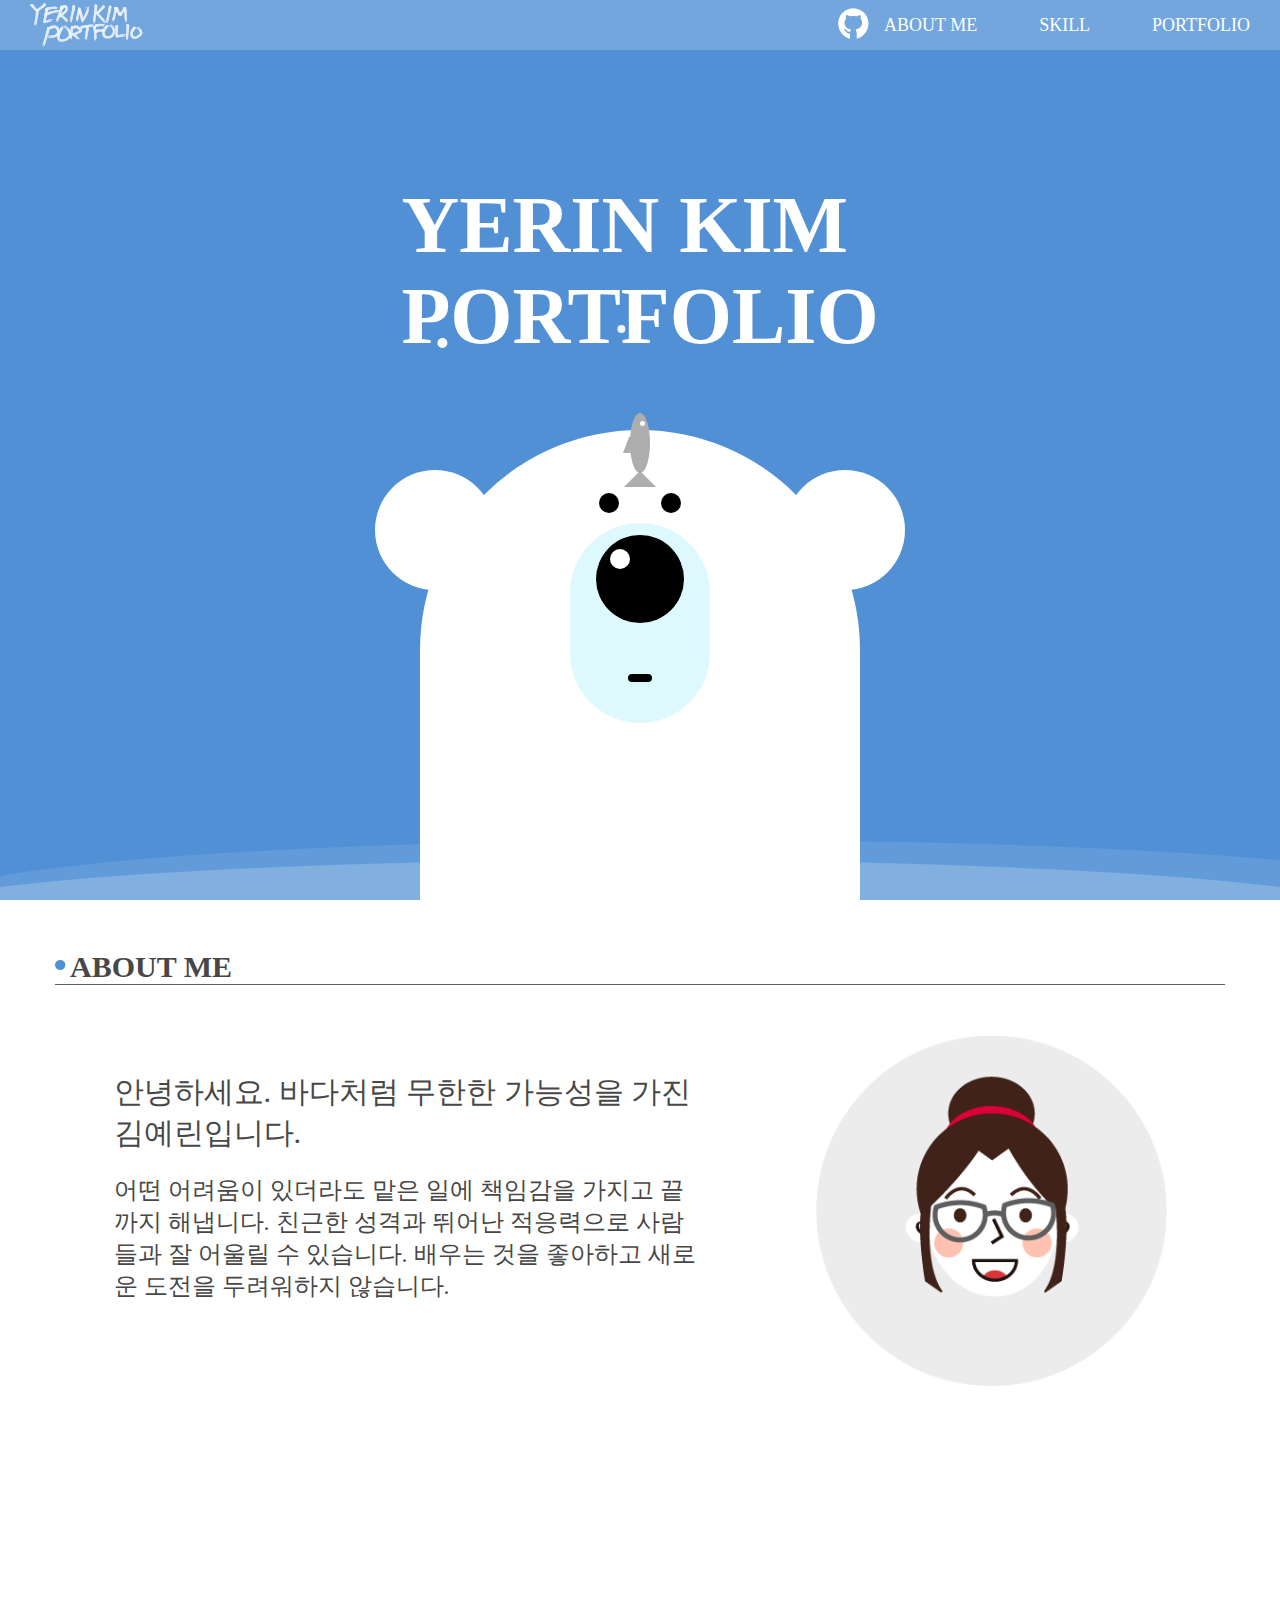
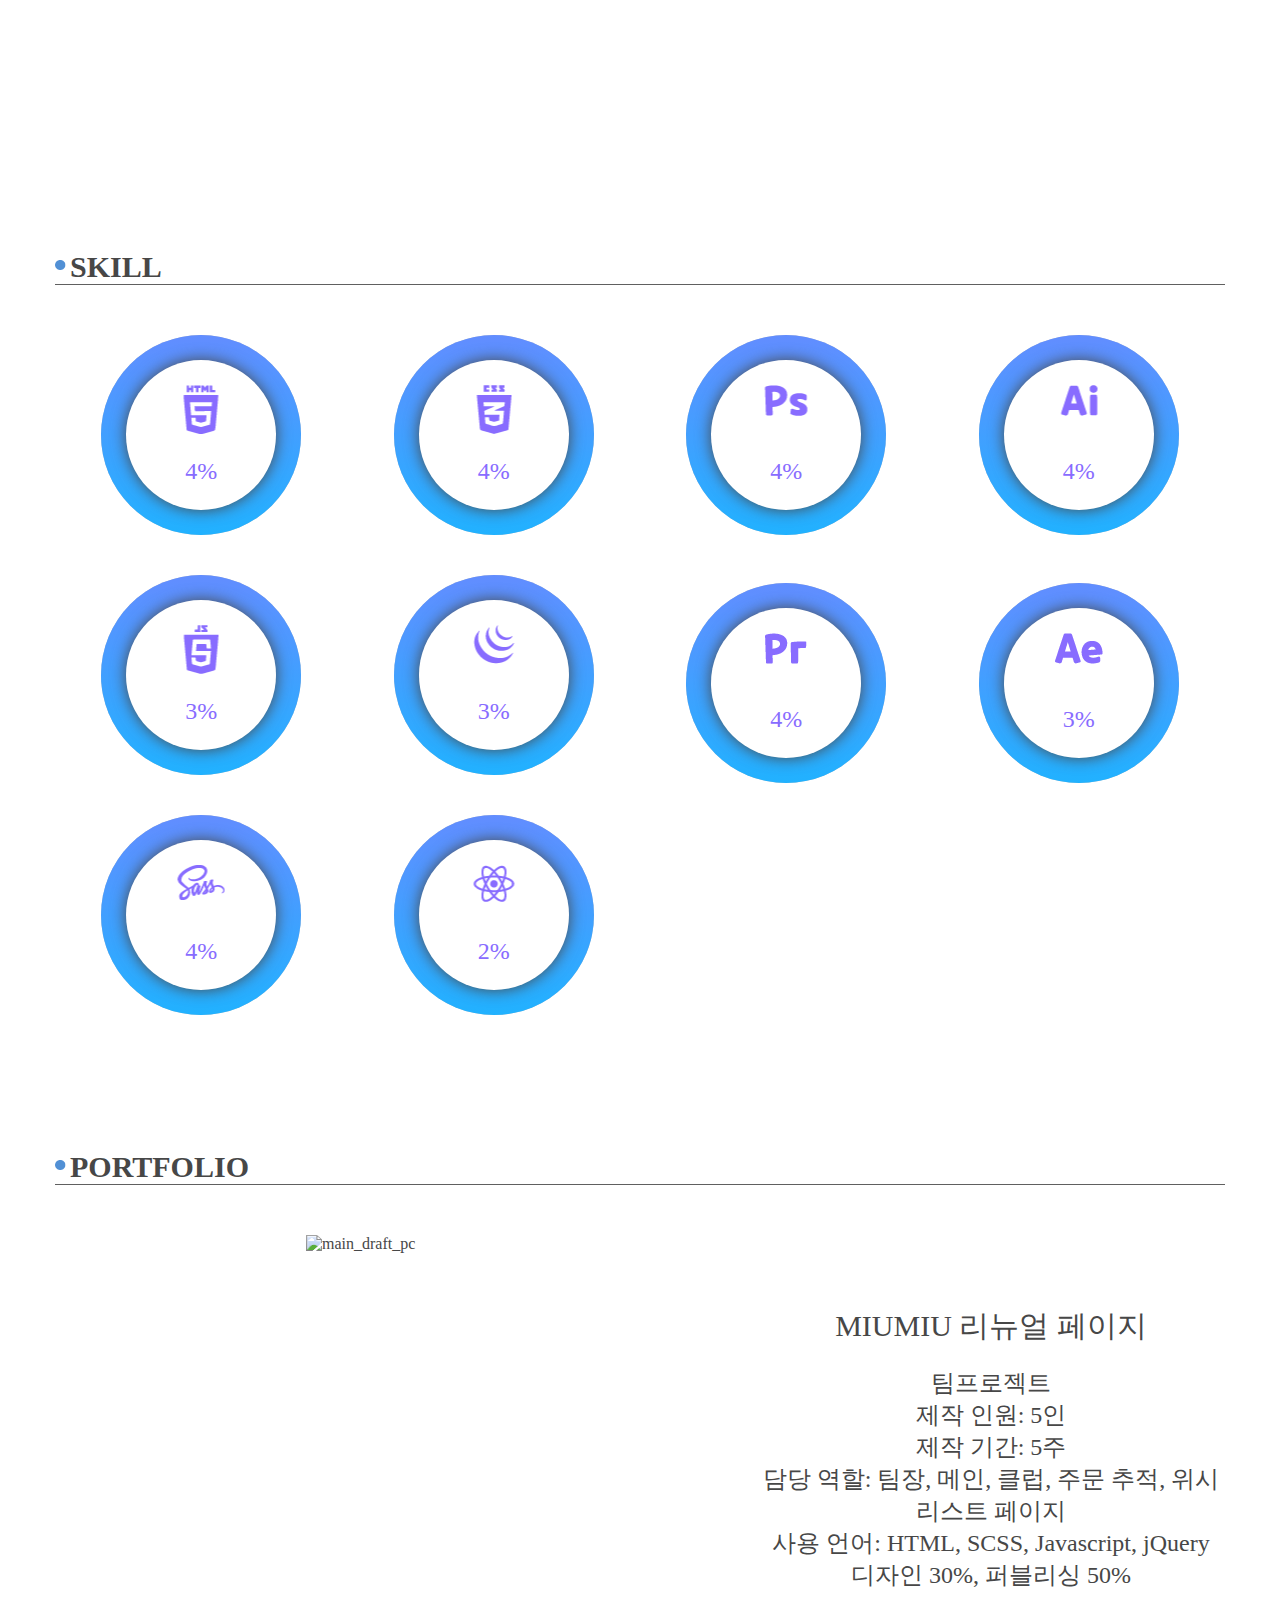
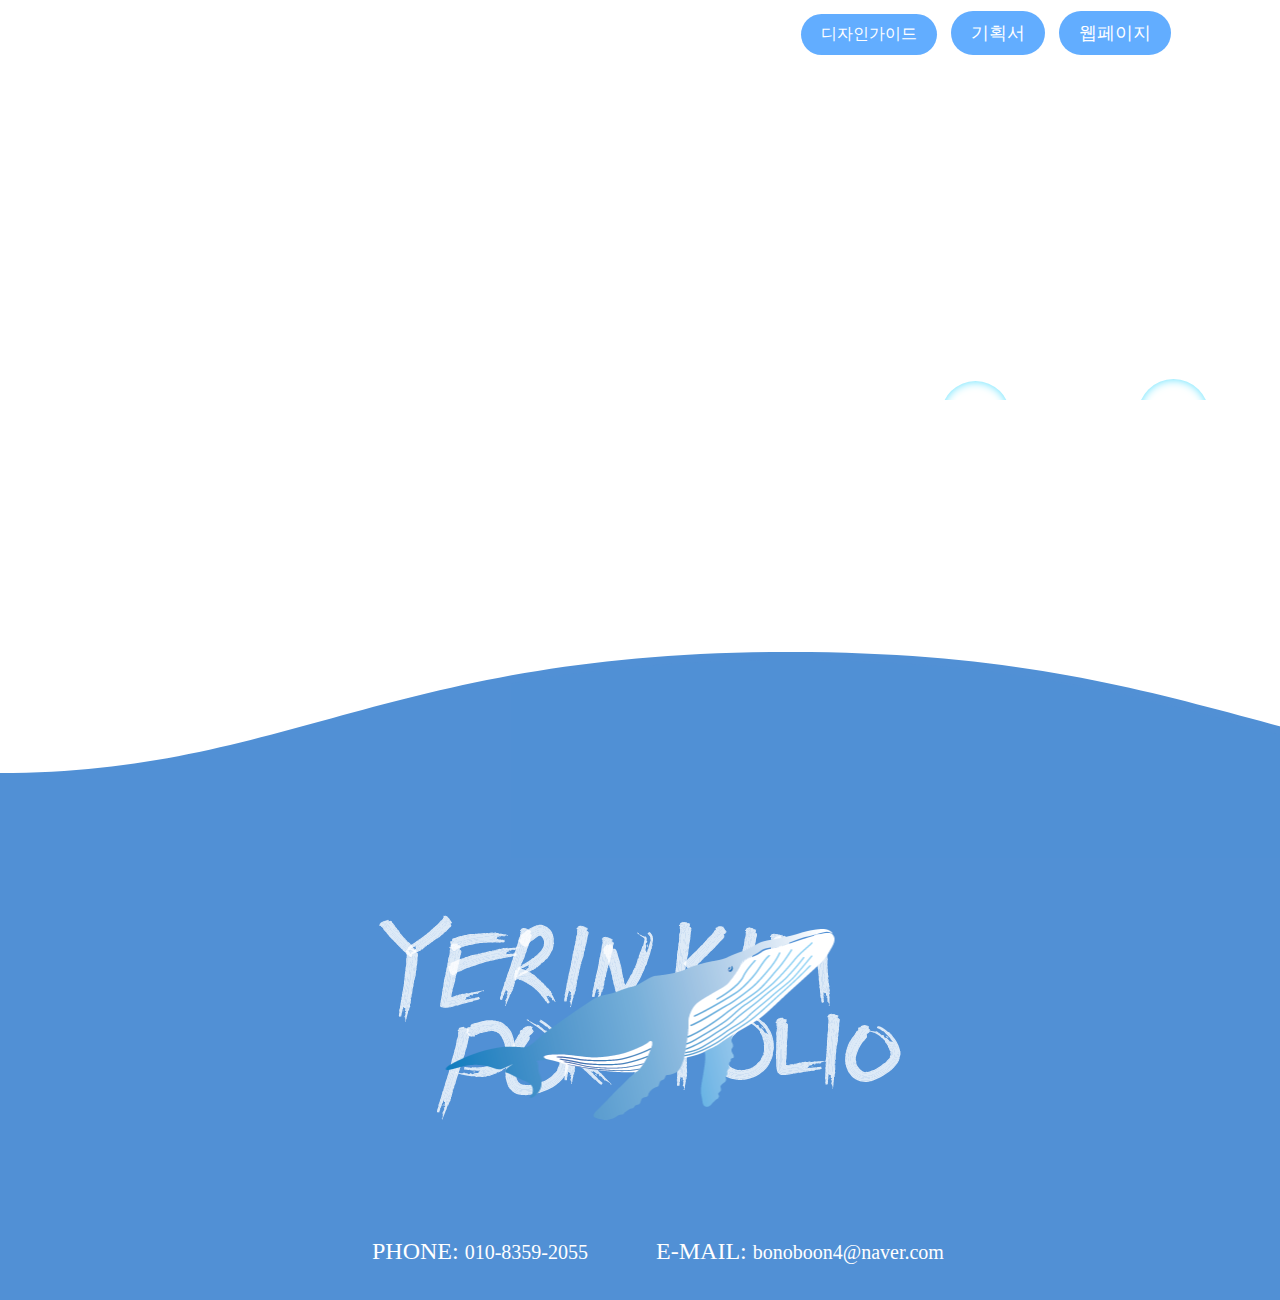
==== commit aa80d073: "~20220726" ====
--- a/index.html
+++ b/index.html
@@ -228,7 +228,7 @@
                             </ul>
                         </div>
                         <div class="portfolio-des">
-                            <h3>MIUMIU 리뉴얼 사이트</h3>
+                            <h3>MIUMIU 리뉴얼 페이지</h3>
                             <p>
                                 팀프로젝트<br>
                                 제작 인원: 5인<br>
@@ -237,8 +237,87 @@
                                 사용 언어: HTML, SCSS, Javascript, jQuery<br>
                                 디자인 30%, 퍼블리싱 50%
                             </p>
-                            <a href="">디자인가이드</a>
-                            <a href="">웹사이트</a>
+                            <div class="button">디자인가이드</div>
+                            <a href="">기획서</a>
+                            <a href="" target="_blank">웹페이지</a>
+                        </div>
+                        <div class="modal">
+                            <div class="modalUp">
+                                <h2 class="upTitle">MIUMIU 리뉴얼 페이지</h2>
+                                <div class="container">
+                                    <div class="screen monitor">
+                                      <div class="base">
+                                        <div class="grey-shadow"></div>
+                                        <div class="foot top"></div>
+                                        <div class="foot bottom"></div>
+                                        <div class="shadow"></div>
+                                      </div>
+                                    </div>
+                                    <div class="laptop">
+                                    <div class="btm"></div>
+                                    </div>
+                                    <div class="phone">
+                                    <div class="phone-screen"></div>   
+                                    </div>
+                                </div>
+                                <div class="des">
+                                    <p>
+                                        해외 패션 브랜드인 MIUMIU의 웹 페이지를 새롭게 리뉴얼하여 만들었습니다.<br>
+                                        상품이 잘 보일 수 있게 배치하고 여러 애니메이션 효과를 적용하여 사용자의 흥미를 끌 수 있도록 구현했습니다.<br><br>
+                                        
+                                        구분: 팀프로젝트<br>
+                                        제작 인원: 5인<br>
+                                        제작 기간: 5주<br>
+                                        담당 역할: 팀장, 메인, 클럽, 주문 추적, 위시리스트 페이지<br>
+                                        사용 프로그램: HTML, SCSS, Javascript, jQuery<br>
+                                        디자인 30%, 퍼블리싱 50%<br>
+                                    </p>
+                                </div> <!-- des -->
+                                <div class="font">
+                                    <h3>font</h3>
+                                    <p class="font-name">pretendard-Regular</p>
+                                    <p class="font-des">MIUMIU 이미지와 어울리는 깔끔하고 세련된 폰트를 사용했습니다.</p>
+                                </div>
+                                <div class="color">
+                                    <h3>color</h3>
+                                    <div class="color-flex-box">
+                                        <div class="colors">
+                                            <div></div>
+                                            <p>#f9f9f9</p>
+                                        </div>
+                                        <div class="colors">
+                                            <div></div>
+                                            <p>#a6908f</p>
+                                        </div>
+                                        <div class="colors">
+                                            <div></div>
+                                            <p>#a7a7a7</p>
+                                        </div>
+                                    </div>
+                                    <p class="color-des">
+                                        #f9f9f9 상품이미지와 배경색의 경계가 없이 어우러지게 나타내기 위해 선정하였습니다.<br>
+                                        #a6908f와 #a7a7a7 색상은 MIUMIU 브랜드가 추구하는 여성성,<br>
+                                        우아하고 평온함을 나타내기 위해 사용하였습니다. 
+                                    </p>
+                                </div>
+                                <div class="closeBtn">close</div>
+                            </div><!-- modalUp -->
+                        </div><!-- modal -->
+                    </div>
+                    <div class="portfolio" id="clone">
+                        <div class="portfolio-img">
+                            <img src="./images/clone_pc.PNG" alt="clone_pc">
+                        </div>
+                        <div class="portfolio-des">
+                            <h3>거제씨월드 클론코딩</h3>
+                            <p>
+                                처음 만든 페이지입니다.<br>
+                                반응형 웹 페이지로 제작하였고,<br>
+                                최대한 원래 사이트를 구현하려고 하였습니다.<br>
+                                제작 기간: 1주<br>
+                                사용 프로그램: HTML, SCSS
+                            </p>
+                            <a href="./coding/index.html" target="_blank">웹페이지</a>
                         </div>
                     </div>
                     <div class="portfolio" id="personal">
@@ -246,32 +325,77 @@
                             <img src="" alt="">
                         </div>
                         <div class="portfolio-des">
-                            <h3>개인 프로필 사이트</h3>
+                            <h3>개인 프로필 페이지</h3>
                             <p>
                                 작업물을 모아서 보여줄 수 있는 페이지를 만들었습니다.<br>
                                 반응형 웹 페이지로 제작하였고,<br>
                                 다양한 애니메이션을 사용했습니다.<br>
-                                사용 언어: HTML, SCSS, Javascript, jQuery<br> 
+                                사용 프로그램: HTML, SCSS, Javascript, jQuery<br> 
                                 디자인 100%, 퍼블리싱 100%
                             </p>
-                            <a href="">디자인가이드</a>
-                            <a href="">웹사이트</a>
-                        </div>
-                    </div>
-                    <div class="portfolio" id="clone">
-                        <div class="portfolio-img">
-                            <img src="./images/clone_pc.PNG" alt="clone_pc">
-                        </div>
-                        <div class="portfolio-des">
-                            <h3>거제씨월드 클론코딩</h3>
-                            <p>
-                                반응형 웹 페이지로 제작하였고,<br>
-                                최대한 원래 사이트를 구현하려고 하였습니다.
-                            </p>
-                            <a href="">웹사이트</a>
-                        </div>
-                    </div>
-                    <div class="portfolio" id="javascript">
+                            <div class="button">디자인가이드</div>
+                            <a href="" target="_blank">웹페이지</a>
+                        </div>
+                        <div class="modal">
+                            <div class="modalUp">
+                                <h2 class="upTitle">개인 프로필 페이지</h2>
+                                <div class="container">
+                                    <div class="screen monitor">
+                                      <div class="base">
+                                        <div class="grey-shadow"></div>
+                                        <div class="foot top"></div>
+                                        <div class="foot bottom"></div>
+                                        <div class="shadow"></div>
+                                      </div>
+                                    </div>
+                                    <div class="laptop">
+                                    <div class="btm"></div>
+                                    </div>
+                                    <div class="phone">
+                                    <div class="phone-screen"></div>   
+                                    </div>
+                                </div>
+                                <div class="des">
+                                    <p>
+                                        작업물을 모아서 보여줄 수 있는 페이지를 만들었습니다.<br>
+                                        반응형 웹 페이지로 제작하였고,<br>
+                                        다양한 애니메이션을 사용했습니다.<br>
+                                        사용 프로그램: HTML, SCSS, Javascript, jQuery<br> 
+                                        디자인 100%, 퍼블리싱 100%
+                                    </p>
+                                </div>
+                                <div class="font">
+                                    <h3>font</h3>
+                                    <p class="font-name">KNPSKkomi-Regular00</p>
+                                </div>
+                                <div class="color">
+                                    <h3>color</h3>
+                                    <div class="color-flex-box">
+                                        <div class="colors">
+                                            <div></div>
+                                            <p>#f9f9f9</p>
+                                        </div>
+                                        <div class="colors">
+                                            <div></div>
+                                            <p>#a6908f</p>
+                                        </div>
+                                        <div class="colors">
+                                            <div></div>
+                                            <p>#a7a7a7</p>
+                                        </div>
+                                    </div>
+                                    <p class="color-des">
+                                        #f9f9f9 상품이미지와 배경색의 경계가 없이 어우러지게 나타내기 위해 선정하였습니다.<br>
+                                        #a6908f와 #a7a7a7 색상은 MIUMIU 브랜드가 추구하는 여성성,<br>
+                                        우아하고 평온함을 나타내기 위해 사용하였습니다. 
+                                    </p>
+                                </div>
+                                <div class="closeBtn">close</div>
+                            </div><!-- modalUp -->
+                        </div><!-- modal -->
+                    </div>
+                    </div>
+                    <!-- <div class="portfolio" id="javascript">
                         <div class="portfolio-img">
                             <img src="" alt="">
                         </div>
@@ -279,18 +403,8 @@
                             <h3>자바스크립트</h3>
                             <a href="">웹사이트</a>
                         </div>
-                    </div>
-                </div>
-            </section>
-            <section id="video">
-                <video controls>
-                    <source src="./media/premiere.mp4">
-                </video>
-                <h3>영상 편집</h3>
-                <p>
-                    Track Matte Key, Crop, Ultra Key 등의 효과를 사용해서 편집했습니다.<br>
-                    사용 프로그램: 프리미어 프로
-                </p>
+                    </div> -->
+                </div>
             </section>
         </div> <!-- grid -->
     </main>
--- a/css/index.css
+++ b/css/index.css
@@ -1,3 +1,4 @@
+@import url("https://cdn.jsdelivr.net/gh/orioncactus/pretendard/dist/web/static/pretendard.css");
 * {
   margin: 0;
   padding: 0;
@@ -373,6 +374,11 @@
   max-width: 1200px;
   margin: 0 auto;
   padding: 0 15px;
+}
+
+.stop-scroll {
+  height: 100%;
+  overflow: hidden;
 }
 
 header {
@@ -1015,6 +1021,9 @@
 main#bubble section#skill .popup-content {
   visibility: hidden;
 }
+main#bubble section#skill .popup-content.active {
+  visibility: visible;
+}
 main#bubble section#skill .popup-content h2 {
   font-size: 36px;
   background: none;
@@ -1032,26 +1041,29 @@
   padding: 10px;
   font-size: 18px;
 }
-main#bubble section#skill .popup-content.active {
-  visibility: visible;
-}
 @media screen and (min-width: 1024px) {
   main#bubble section#portfolio {
     height: 100vh;
   }
 }
-main#bubble section#portfolio a {
+main#bubble section#portfolio a,
+main#bubble section#portfolio .button {
   display: inline-block;
   margin-right: 10px;
+  margin-bottom: 30px;
   padding: 10px 20px;
   border-radius: 50px;
   color: white;
   background-color: #62adff;
 }
-main#bubble section#portfolio a:hover {
+main#bubble section#portfolio a:hover,
+main#bubble section#portfolio .button:hover {
   font-weight: 600;
   color: #62adff;
   background-color: #f2f2f2;
+}
+main#bubble section#portfolio .button {
+  cursor: pointer;
 }
 @media screen and (min-width: 1024px) {
   main#bubble section#portfolio div.portfolio-flex {
@@ -1081,7 +1093,7 @@
   display: flex;
   position: relative;
   width: 1000px;
-  margin-bottom: 20px;
+  margin-bottom: 30px;
 }
 @media screen and (min-width: 1024px) {
   main#bubble section#portfolio div.portfolio-flex div.portfolio div.portfolio-img ul#portfolio-slide-m {
@@ -1119,25 +1131,305 @@
     width: 40%;
   }
 }
+main#bubble section#portfolio div.portfolio-flex div.portfolio .modal {
+  display: none;
+  position: fixed;
+  left: 50%;
+  top: 50%;
+  width: 100%;
+  height: 100%;
+  overflow: auto;
+  transform: translate(-50%, -50%);
+  background: #f9f9f9;
+  z-index: 100;
+}
+main#bubble section#portfolio div.portfolio-flex div.portfolio .modal.active {
+  display: block;
+}
+main#bubble section#portfolio div.portfolio-flex div.portfolio .modal .modalUp {
+  position: fixed;
+  left: 50%;
+  top: 0;
+  transform: translate(-50%);
+  background: #fff;
+}
+main#bubble section#portfolio div.portfolio-flex div.portfolio .modal .modalUp .upTitle {
+  margin-top: 20px;
+  padding-bottom: 10px;
+  text-align: center;
+  font-size: 30px;
+  font-weight: bold;
+  line-height: 30px;
+  background: none;
+}
+main#bubble section#portfolio div.portfolio-flex div.portfolio .modal .modalUp .container {
+  position: relative;
+  margin: 0 auto;
+  transform: scale(0.6);
+}
+main#bubble section#portfolio div.portfolio-flex div.portfolio .modal .modalUp .container .monitor:before,
+main#bubble section#portfolio div.portfolio-flex div.portfolio .modal .modalUp .container .monitor:after,
+main#bubble section#portfolio div.portfolio-flex div.portfolio .modal .modalUp .container .laptop:before {
+  content: "";
+  position: absolute;
+  left: 50%;
+}
+main#bubble section#portfolio div.portfolio-flex div.portfolio .modal .modalUp .container .monitor:before,
+main#bubble section#portfolio div.portfolio-flex div.portfolio .modal .modalUp .container .laptop:before {
+  top: -10px;
+  margin: -3px 0 0 -3px;
+  width: 6px;
+  height: 6px;
+  border-radius: 6px;
+  background: #a5adbd;
+}
+main#bubble section#portfolio div.portfolio-flex div.portfolio .modal .modalUp .container .base:before,
+main#bubble section#portfolio div.portfolio-flex div.portfolio .modal .modalUp .container .base:after,
+main#bubble section#portfolio div.portfolio-flex div.portfolio .modal .modalUp .container .grey-shadow:before,
+main#bubble section#portfolio div.portfolio-flex div.portfolio .modal .modalUp .container .grey-shadow:after {
+  content: "";
+  position: absolute;
+  top: 0;
+}
+main#bubble section#portfolio div.portfolio-flex div.portfolio .modal .modalUp .container .foot.top:before,
+main#bubble section#portfolio div.portfolio-flex div.portfolio .modal .modalUp .container .foot.top:after,
+main#bubble section#portfolio div.portfolio-flex div.portfolio .modal .modalUp .container .foot.bottom:before {
+  content: "";
+  position: absolute;
+  top: 0px;
+}
+main#bubble section#portfolio div.portfolio-flex div.portfolio .modal .modalUp .container .screen {
+  position: relative;
+  width: 460px;
+  height: 280px;
+  border: 20px solid #474e5d;
+  border-radius: 10px;
+  background: url(../images/main_pc.png) center;
+}
+main#bubble section#portfolio div.portfolio-flex div.portfolio .modal .modalUp .container .screen:after {
+  width: 8px;
+  height: 8px;
+  border-radius: 8px;
+  bottom: -10px;
+  margin: 0 0 -4px -4px;
+  background: #e8ebf0;
+}
+main#bubble section#portfolio div.portfolio-flex div.portfolio .modal .modalUp .container .monitor .base {
+  position: absolute;
+  width: 90px;
+  height: 50px;
+  bottom: -70px;
+  left: 50%;
+  margin-left: -45px;
+  background: #e8ebf0;
+}
+main#bubble section#portfolio div.portfolio-flex div.portfolio .modal .modalUp .container .monitor .base:before {
+  border-left: 13px solid transparent;
+  border-right: 0px solid transparent;
+  border-bottom: 50px solid #e8ebf0;
+  left: -13px;
+}
+main#bubble section#portfolio div.portfolio-flex div.portfolio .modal .modalUp .container .monitor .base:after {
+  border-right: 13px solid transparent;
+  border-left: 0px solid transparent;
+  border-bottom: 50px solid #e8ebf0;
+  right: -13px;
+}
+main#bubble section#portfolio div.portfolio-flex div.portfolio .modal .modalUp .container .monitor .base div {
+  position: absolute;
+}
+main#bubble section#portfolio div.portfolio-flex div.portfolio .modal .modalUp .container .monitor .base .grey-shadow {
+  width: 90px;
+  height: 12px;
+  background: #d8dbe1;
+  top: 0;
+}
+main#bubble section#portfolio div.portfolio-flex div.portfolio .modal .modalUp .container .monitor .base .grey-shadow:before {
+  border-left: 3px solid transparent;
+  border-right: 0px solid transparent;
+  border-bottom: 12px solid #d8dbe1;
+  left: -3px;
+  z-index: 2;
+}
+main#bubble section#portfolio div.portfolio-flex div.portfolio .modal .modalUp .container .monitor .base .grey-shadow:after {
+  border-right: 3px solid transparent;
+  border-left: 0px solid transparent;
+  border-bottom: 12px solid #d8dbe1;
+  right: -3px;
+  z-index: 2;
+}
+main#bubble section#portfolio div.portfolio-flex div.portfolio .modal .modalUp .container .monitor .base .foot {
+  background: #e8ebf0;
+  z-index: 1;
+}
+main#bubble section#portfolio div.portfolio-flex div.portfolio .modal .modalUp .container .monitor .base .foot.top {
+  width: 116px;
+  height: 5px;
+  bottom: -5px;
+  left: 50%;
+  margin-left: -58px;
+}
+main#bubble section#portfolio div.portfolio-flex div.portfolio .modal .modalUp .container .monitor .base .foot.top:before {
+  border-left: 16px solid transparent;
+  border-right: 0px solid transparent;
+  border-bottom: 5px solid #e8ebf0;
+  left: -16px;
+}
+main#bubble section#portfolio div.portfolio-flex div.portfolio .modal .modalUp .container .monitor .base .foot.top:after {
+  border-right: 16px solid transparent;
+  border-left: 0px solid transparent;
+  border-bottom: 5px solid #e8ebf0;
+  right: -16px;
+}
+main#bubble section#portfolio div.portfolio-flex div.portfolio .modal .modalUp .container .monitor .base .foot.bottom {
+  width: 150px;
+  height: 5px;
+  bottom: -10px;
+  left: 50%;
+  margin-left: -75px;
+  z-index: 999;
+}
+main#bubble section#portfolio div.portfolio-flex div.portfolio .modal .modalUp .container .laptop {
+  position: absolute;
+  top: 200px;
+  right: -100px;
+  width: 235px;
+  height: 155px;
+  background: url(../images/main_laptop.png) no-repeat center;
+  border: 12px solid #e8ebf0;
+  border-radius: 10px 10px 0 0;
+}
+@media screen and (min-width: 1024px) {
+  main#bubble section#portfolio div.portfolio-flex div.portfolio .modal .modalUp .container .laptop {
+    right: 0;
+  }
+}
+main#bubble section#portfolio div.portfolio-flex div.portfolio .modal .modalUp .container .laptop:before {
+  top: -6px;
+}
+main#bubble section#portfolio div.portfolio-flex div.portfolio .modal .modalUp .container .laptop .btm {
+  position: absolute;
+  width: 296px;
+  height: 7px;
+  bottom: -19px;
+  left: 50%;
+  margin-left: -148px;
+  border-radius: 0 0 20px 20px;
+  background: #f4f5f7;
+  z-index: 1;
+}
+main#bubble section#portfolio div.portfolio-flex div.portfolio .modal .modalUp .container .laptop .btm:before {
+  content: "";
+  position: absolute;
+  width: 42px;
+  height: 3px;
+  left: 50%;
+  top: 0;
+  margin-left: -21px;
+  border-radius: 0 0 5px 5px;
+  background: #d8dbe1;
+}
+main#bubble section#portfolio div.portfolio-flex div.portfolio .modal .modalUp .container .phone {
+  width: 70px;
+  height: 140px;
+  position: absolute;
+  bottom: -90px;
+  left: -30px;
+  border-radius: 5px;
+  background: #000;
+  border: 25px solid #2f343e;
+  border-left: 5px solid #2f343e;
+  border-right: 5px solid #2f343e;
+}
+main#bubble section#portfolio div.portfolio-flex div.portfolio .modal .modalUp .container .phone:before, main#bubble section#portfolio div.portfolio-flex div.portfolio .modal .modalUp .container .phone:after {
+  content: "";
+  position: absolute;
+  left: 50%;
+  background: #474e5d;
+}
+main#bubble section#portfolio div.portfolio-flex div.portfolio .modal .modalUp .container .phone:before {
+  background: #474e5d;
+  width: 20px;
+  height: 4px;
+  margin-left: -10px;
+  top: -12px;
+  border-radius: 2px;
+}
+main#bubble section#portfolio div.portfolio-flex div.portfolio .modal .modalUp .container .phone:after {
+  width: 10px;
+  height: 10px;
+  border-radius: 10px;
+  bottom: -18px;
+  margin-left: -5px;
+}
+main#bubble section#portfolio div.portfolio-flex div.portfolio .modal .modalUp .container .phone .phone-screen {
+  width: 60px;
+  height: 90px;
+  position: relative;
+  overflow: hidden;
+  background: url(../images/main_mobile.png);
+}
+main#bubble section#portfolio div.portfolio-flex div.portfolio .modal .modalUp h3 {
+  display: inline-block;
+  margin-left: 30px;
+  font-size: 36px;
+  border-bottom: 5px solid #a6908f;
+}
+main#bubble section#portfolio div.portfolio-flex div.portfolio .modal .modalUp p {
+  padding: 30px;
+  line-height: 40px;
+  font-size: 24px;
+}
+main#bubble section#portfolio div.portfolio-flex div.portfolio .modal .modalUp p.font-name {
+  padding: 0 30px;
+  font-size: 36px;
+  font-family: pretentard;
+}
+main#bubble section#portfolio div.portfolio-flex div.portfolio .modal .modalUp p.font-des {
+  padding: 0 30px;
+}
+main#bubble section#portfolio div.portfolio-flex div.portfolio .modal .modalUp .color-flex-box {
+  display: flex;
+  width: 100%;
+  justify-content: space-around;
+}
+main#bubble section#portfolio div.portfolio-flex div.portfolio .modal .modalUp .color-flex-box .colors {
+  display: flex;
+  flex-direction: column;
+  align-items: center;
+}
+main#bubble section#portfolio div.portfolio-flex div.portfolio .modal .modalUp .color-flex-box .colors:first-child div {
+  background-color: #f9f9f9;
+}
+main#bubble section#portfolio div.portfolio-flex div.portfolio .modal .modalUp .color-flex-box .colors:nth-child(2) div {
+  background-color: #a6908f;
+}
+main#bubble section#portfolio div.portfolio-flex div.portfolio .modal .modalUp .color-flex-box .colors:last-child div {
+  background-color: #a7a7a7;
+}
+main#bubble section#portfolio div.portfolio-flex div.portfolio .modal .modalUp .color-flex-box .colors div {
+  width: 100px;
+  height: 100px;
+  border-radius: 50%;
+}
+main#bubble section#portfolio div.portfolio-flex div.portfolio .modal .modalUp .closeBtn {
+  position: absolute;
+  right: 10px;
+  bottom: 10px;
+  width: 80px;
+  height: 20px;
+  cursor: pointer;
+  text-align: center;
+  font-size: 15px;
+  font-weight: bold;
+  border-radius: 3px;
+  background: #ccc;
+}
 main#bubble section#portfolio div.portfolio-flex div#clone div.portfolio-img {
   width: 600px;
 }
 main#bubble section#portfolio div.portfolio-flex div#clone div.portfolio-img img {
   width: 100%;
-}
-main#bubble section#video {
-  width: 100%;
-  text-align: center;
-}
-@media screen and (min-width: 1024px) {
-  main#bubble section#video {
-    height: 100vh;
-  }
-}
-main#bubble section#video video {
-  width: 100%;
-  margin: 0 auto 35px;
-  background-color: #f6ffeb;
 }
 
 footer {
@@ -1296,17 +1588,14 @@
   }
 }
 footer div#top {
+  position: fixed;
+  right: 50px;
+  bottom: 50px;
+  width: 50px;
+  height: 50px;
+  z-index: 100;
   opacity: 0;
-}
-@media screen and (min-width: 1024px) {
-  footer div#top {
-    position: fixed;
-    right: 50px;
-    bottom: 50px;
-    z-index: 100;
-    width: 50px;
-    height: 50px;
-  }
+  cursor: pointer;
 }
 footer div#top div.top-bg {
   position: relative;
